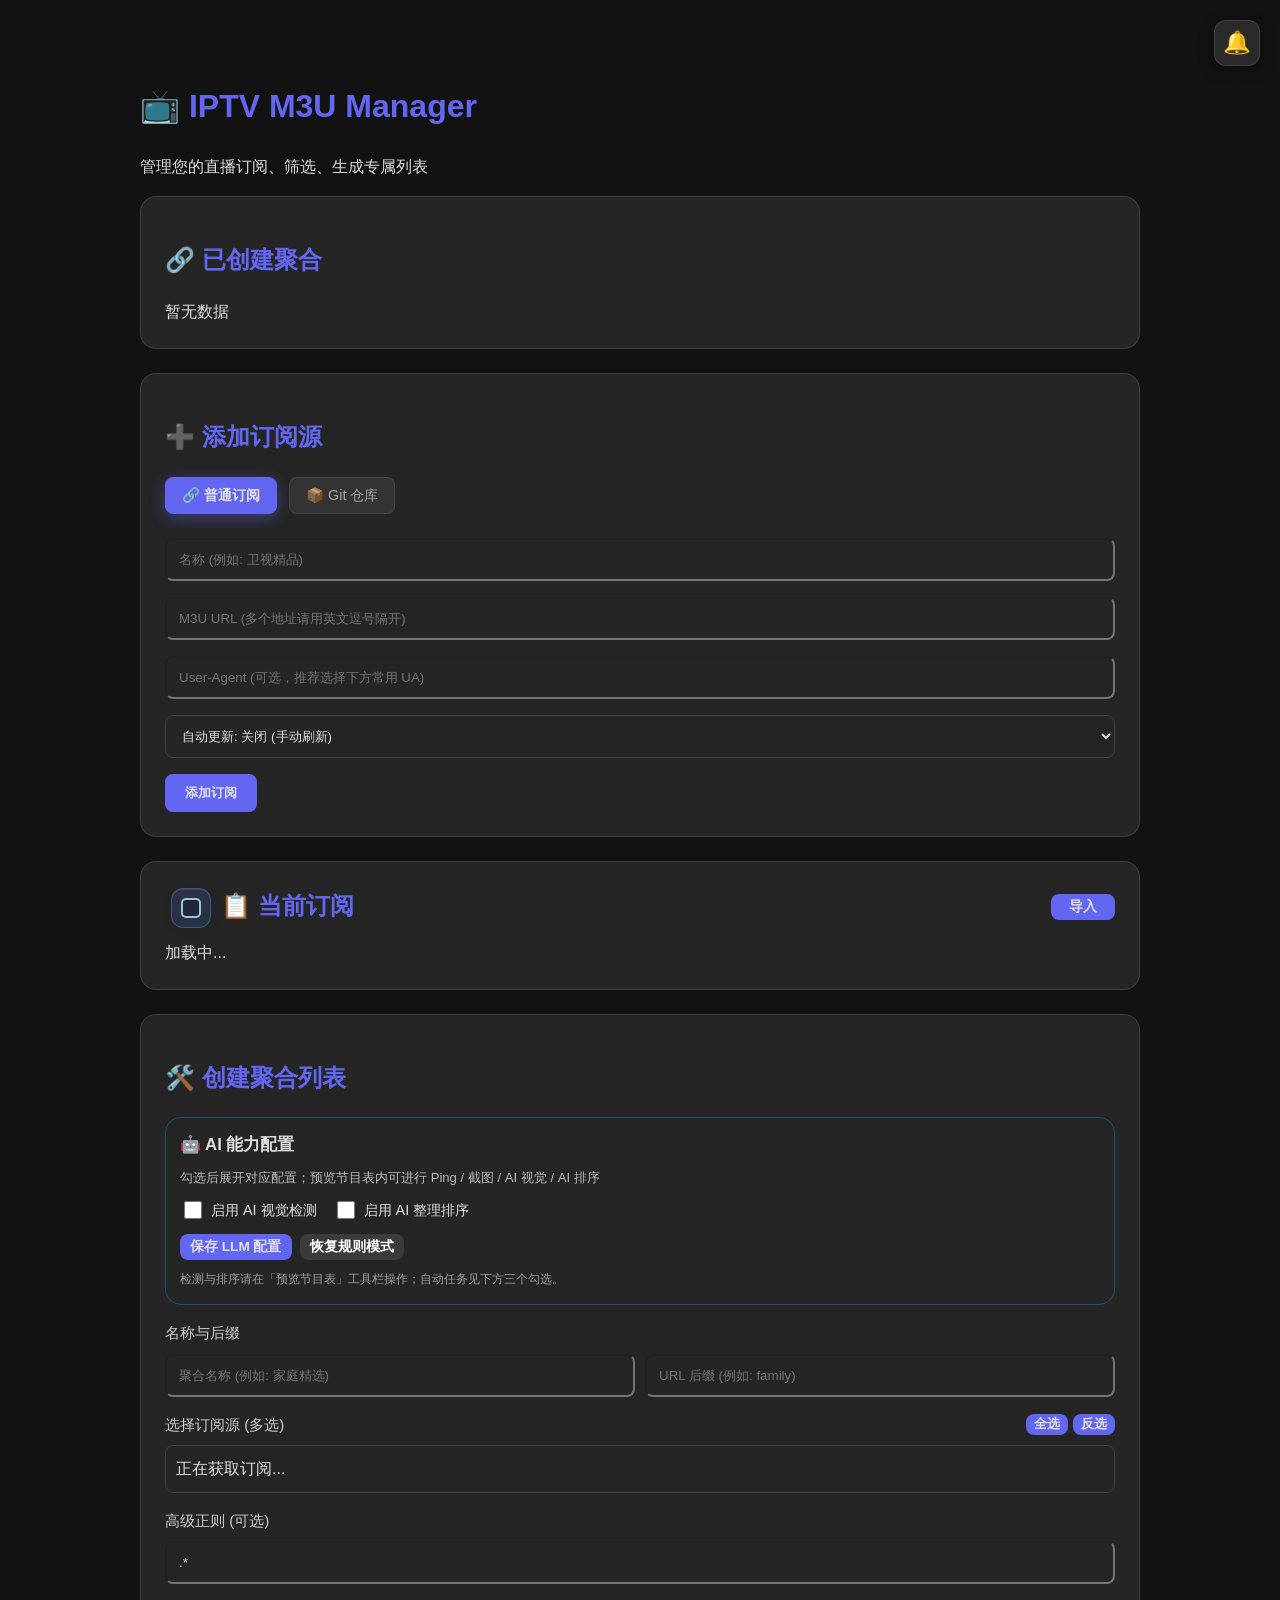
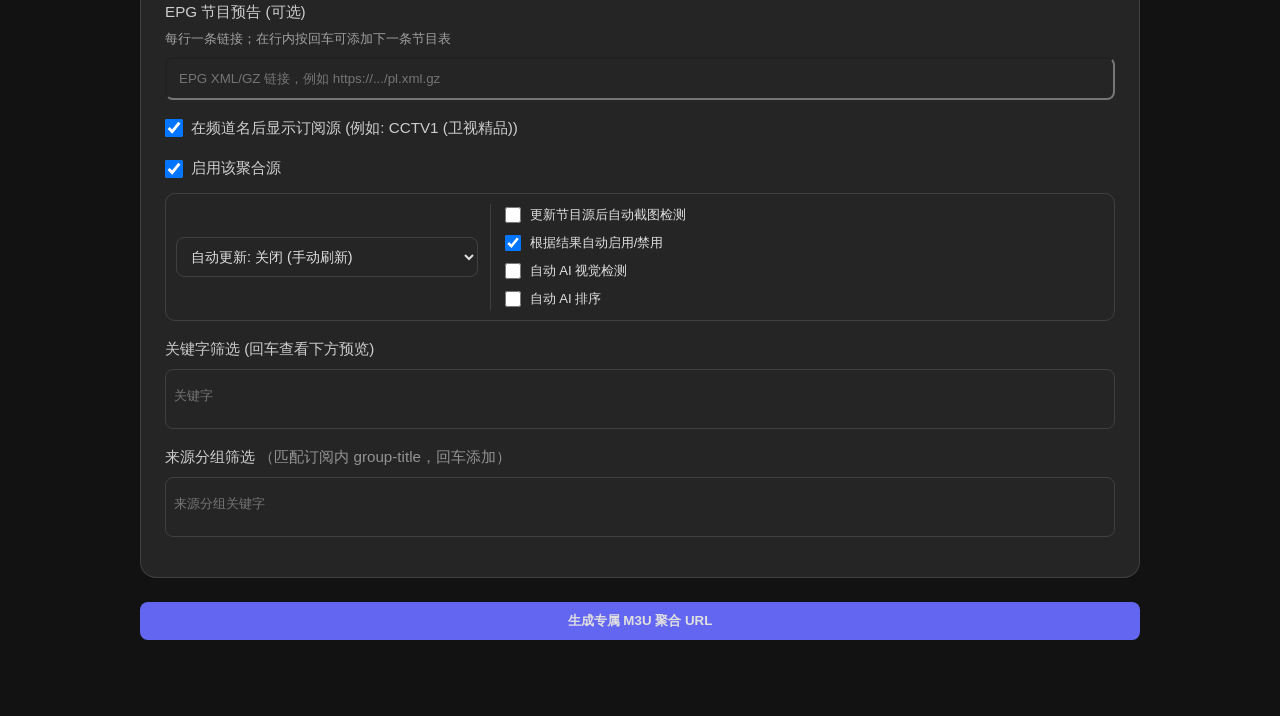
==== static/index.html @ 8678648f "feat: 聚合 EPG 多行输入，回车添加下一行" ====
<!DOCTYPE html>
<html lang="en">

<head>
    <meta charset="UTF-8">
    <meta name="viewport" content="width=device-width, initial-scale=1.0, maximum-scale=1.0, user-scalable=no">
    <title>IPTV M3U Manager</title>
    <link rel="stylesheet" href="/static/index.css?v=20260614access1">
    <style>
        /* 弹窗通知样式 */
        #toast-container {
            position: fixed;
            bottom: 20px;
            left: 50%;
            transform: translateX(-50%);
            z-index: 3000;
            display: flex;
            flex-direction: column;
            gap: 10px;
        }

        .toast {
            background: var(--bg-surface);
            color: var(--text);
            padding: 12px 24px;
            border-radius: 8px;
            box-shadow: 0 4 15px var(--shadow);
            border: 1px solid var(--glass-border);
            backdrop-filter: blur(10px);
            font-size: 0.95em;
            display: flex;
            align-items: center;
            gap: 8px;
            animation: slideUp 0.3s ease-out;
            min-width: 200px;
            justify-content: center;
        }

        .toast.success {
            border-left: 4px solid var(--success);
        }

        .toast.error {
            border-left: 4px solid var(--danger);
        }

        .toast.info {
            border-left: 4px solid var(--info);
        }

        @keyframes slideUp {
            from {
                opacity: 0;
                transform: translateY(20px);
            }

            to {
                opacity: 1;
                transform: translateY(0);
            }
        }

        @keyframes fadeOut {
            to {
                opacity: 0;
                transform: translateY(-20px);
            }
        }

        .out-epg-hint {
            margin: -4px 0 8px;
            font-size: 0.82em;
            opacity: 0.65;
        }

        .out-epg-list {
            display: flex;
            flex-direction: column;
            gap: 8px;
        }

        .out-epg-row {
            display: flex;
            align-items: center;
            gap: 8px;
        }

        .out-epg-row .out-epg-input {
            flex: 1;
            min-width: 0;
        }

        .out-epg-remove {
            flex-shrink: 0;
            width: 32px;
            height: 32px;
            padding: 0;
            line-height: 1;
            font-size: 1.1em;
            opacity: 0.75;
        }

        .out-epg-remove:hover {
            opacity: 1;
        }
    </style>
</head>

<body>
    <div id="auth_gate" class="auth-gate" hidden>
        <div class="auth-gate__card glass-card">
            <h2>🔒 访问验证</h2>
            <p class="auth-gate__hint">管理页已启用密码保护，请输入密码后继续。</p>
            <input type="password" id="auth_login_password" class="auth-gate__input" placeholder="访问密码"
                autocomplete="current-password" onkeydown="if(event.key==='Enter')submitAccessLogin()">
            <button type="button" class="btn auth-gate__submit" onclick="submitAccessLogin()">进入管理页</button>
            <p id="auth_login_error" class="auth-gate__error"></p>
        </div>
    </div>

    <div class="container">
        <header>
            <h1>📺 IPTV M3U Manager</h1>
            <p>管理您的直播订阅、筛选、生成专属列表</p>
        </header>

        <section id="created_outputs_section">
            <div class="glass-card">
                <h2>🔗 已创建聚合</h2>
                <div id="output_list">暂无数据</div>
            </div>
        </section>

        <section id="subscriptions">
            <div id="sub_form_container" class="glass-card">
                <h2 id="sub_form_title">➕ 添加订阅源</h2>

                <div class="tab-container">
                    <button id="tab_normal" class="tab-btn active" onclick="switchSubTab('normal')">
                        🔗 普通订阅
                    </button>
                    <button id="tab_git" class="tab-btn" onclick="switchSubTab('git')">
                        📦 Git 仓库
                    </button>
                </div>

                <input type="hidden" id="edit_sub_id">
                <input type="hidden" id="sub_is_enabled" value="true">
                <div class="form-group">
                    <input type="text" id="sub_name" placeholder="名称 (例如: 卫视精品)" aria-label="订阅名称">
                </div>
                <div class="form-group">
                    <input type="text" id="sub_url" placeholder="M3U URL (多个地址请用英文逗号隔开)" aria-label="M3U URL">
                </div>
                <div class="form-group" id="ua_form_group">
                    <input type="text" id="sub_ua" list="ua_options" placeholder="User-Agent (可选，推荐选择下方常用 UA)" value="" aria-label="User-Agent">
                    <datalist id="ua_options">
                        <option value="AptvPlayer/1.4.1">APTV (iOS/Apple TV) - 推荐</option>
                        <option value="TiviMate/5.2.0 (Android 15)">TiviMate (Android TV) - 推荐</option>
                        <option value="Mozilla/5.0">默认 (Browser)</option>
                        <option value="VLC/3.0.18">VLC Media Player</option>
                        <option value="PotPlayer/1.7">PotPlayer (Windows)</option>
                    </datalist>
                </div>
                <div class="form-group">
                    <select id="sub_auto_update" aria-label="订阅自动更新间隔"
                        style="width: 100%; padding: 12px; background: var(--input-bg); border: 1px solid var(--glass-border); color: var(--text); border-radius: 8px; outline: none;">
                        <option value="0">自动更新: 关闭 (手动刷新)</option>
                        <option value="2">自动更新: 每 2 分钟 (测试用)</option>
                        <option value="60">自动更新: 每 1 小时</option>
                        <option value="720">自动更新: 每 12 小时</option>
                        <option value="1440">自动更新: 每 24 小时</option>
                        <option value="10080">自动更新: 每 7 天</option>
                    </select>
                </div>
                <div style="display: flex; gap: 10px;">
                    <button id="sub_btn" class="btn" onclick="addSubscription()">添加订阅</button>
                    <button id="sub_cancel_btn" class="btn btn-secondary" style="display: none;"
                        onclick="cancelEditSub()">取消修改</button>
                </div>
            </div>

            <div class="glass-card">
                <div class="sub-list-header">
                    <label id="sub_list_toolbar" class="sub-list-select-all sub-item__select preview-group-section__select" title="全选 / 取消全选" hidden onclick="handleSubSelectAllClick(event)">
                        <input type="checkbox" id="sub_select_all" class="preview-group-section__select-input" tabindex="-1" readonly onclick="event.preventDefault();" aria-label="全选订阅">
                        <span class="preview-group-section__select-box" aria-hidden="true"></span>
                    </label>
                    <h2>📋 当前订阅</h2>
                    <div class="sub-list-header__actions">
                        <input type="file" id="sub_import_file" accept=".txt,text/plain" hidden onchange="importSubscriptionsFromFile(event)">
                        <button type="button" class="btn btn-sm sub-list-header__import-btn" onclick="triggerSubImport()" title="每行一条：完整为 名称、URL、UA、自动更新(分钟) 制表符分隔；也可仅 URL">导入</button>
                    </div>
                </div>
                <div id="sub_list">加载中...</div>
            </div>
        </section>

        <section id="outputs">
            <div class="glass-card">
                <h2>🛠️ 创建聚合列表</h2>
            <div id="llm_panel" class="glass-card" style="margin-bottom: 16px; padding: 14px; border: 1px solid rgba(14,165,233,0.35);">
                <h3 style="margin: 0 0 8px 0; font-size: 1.05em;">🤖 AI 能力配置</h3>
                <p style="margin:0 0 10px 0;font-size:0.82em;opacity:0.8;">勾选后展开对应配置；预览节目表内可进行 Ping / 截图 / AI 视觉 / AI 排序</p>
                <div style="display:flex;flex-wrap:wrap;gap:16px;margin-bottom:12px;">
                    <label style="display:flex;align-items:center;gap:6px;cursor:pointer;font-size:0.9em;">
                        <input type="checkbox" id="out_enable_ai_vision" onchange="toggleLlmConfigPanels()"> 启用 AI 视觉检测
                    </label>
                    <label style="display:flex;align-items:center;gap:6px;cursor:pointer;font-size:0.9em;">
                        <input type="checkbox" id="out_enable_ai_organize" onchange="toggleLlmConfigPanels()"> 启用 AI 整理排序
                    </label>
                </div>
                <div id="llm_vision_config_block" style="display:none;margin-bottom:12px;">
                    <label style="font-size:0.85em;opacity:0.9;">视觉 LLM（四宫格判台）</label>
                    <input id="llm_vision_base" placeholder="Base URL" style="width:100%;margin:6px 0;padding:10px;background:var(--input-bg);border:1px solid var(--glass-border);border-radius:8px;color:var(--text);">
                    <div class="llm-key-row">
                        <input id="llm_vision_key" placeholder="API Key" type="password" autocomplete="off" style="flex:1;min-width:0;margin:0;padding:10px;background:var(--input-bg);border:1px solid var(--glass-border);border-radius:8px;color:var(--text);">
                        <button type="button" class="btn btn-sm llm-key-toggle" data-target="llm_vision_key" onclick="toggleLlmKeyVisibility(this)" title="显示/隐藏 API Key">显示</button>
                    </div>
                    <input id="llm_vision_model" placeholder="模型 ID" style="width:100%;margin:6px 0;padding:10px;background:var(--input-bg);border:1px solid var(--glass-border);border-radius:8px;color:var(--text);">
                </div>
                <div id="llm_vision_prompt_block" style="display:none;margin-bottom:12px;">
                    <label style="font-size:0.85em;opacity:0.9;">AI 判台补充说明（可选）</label>
                    <textarea id="out_ai_vision_prompt" rows="4" placeholder="可选。保存聚合源后再跑 AI 视觉会参考这里。&#10;只管怎么判画面，不管关不关频道：没信号、整屏扫码引流仍会关；有节目仍会开。&#10;例：角标广告算正常，整屏二维码算坏台。不写也行，默认偏松。" aria-label="AI 判台补充说明"
                        style="width:100%;margin:6px 0;padding:10px;background:var(--input-bg);border:1px solid var(--glass-border);border-radius:8px;color:var(--text);resize:vertical;min-height:88px;"></textarea>
                </div>
                <div id="llm_text_config_block" style="display:none;margin-bottom:12px;">
                    <label style="font-size:0.85em;opacity:0.9;">文本 LLM（AI 排序编排）</label>
                    <input id="llm_text_base" placeholder="Base URL" style="width:100%;margin:6px 0;padding:10px;background:var(--input-bg);border:1px solid var(--glass-border);border-radius:8px;color:var(--text);">
                    <div class="llm-key-row" style="margin:6px 0;">
                        <input id="llm_text_key" placeholder="API Key" type="password" autocomplete="off" style="flex:1;min-width:0;margin:0;padding:10px;background:var(--input-bg);border:1px solid var(--glass-border);border-radius:8px;color:var(--text);">
                        <button type="button" class="btn btn-sm llm-key-toggle" data-target="llm_text_key" onclick="toggleLlmKeyVisibility(this)" title="显示/隐藏 API Key">显示</button>
                    </div>
                    <input id="llm_text_model" placeholder="模型 ID" style="width:100%;margin:6px 0;padding:10px;background:var(--input-bg);border:1px solid var(--glass-border);border-radius:8px;color:var(--text);">
                </div>
                <div id="llm_organize_prompt_block" style="display:none;margin-bottom:12px;">
                    <label style="font-size:0.85em;opacity:0.9;">AI 排序前置提示词（可选）</label>
                    <textarea id="out_ai_organize_prompt" rows="4" placeholder="例如：把港澳台里的翡翠台单独拆成「翡翠台」分组，排在「港澳台」分组前面。" aria-label="AI 排序前置提示词"
                        style="width:100%;margin:6px 0;padding:10px;background:var(--input-bg);border:1px solid var(--glass-border);border-radius:8px;color:var(--text);resize:vertical;min-height:88px;"></textarea>
                    <p style="margin:0;font-size:0.78em;opacity:0.65;">保存聚合源后，手动或自动执行 AI 排序时会传给文本 LLM，用于自定义分组与顺序。</p>
                </div>
                <div style="display:flex;flex-wrap:wrap;gap:8px;margin-top:12px;align-items:center;">
                    <button type="button" class="btn btn-sm" onclick="saveLlmSettings()">保存 LLM 配置</button>
                    <button type="button" class="btn btn-sm btn-secondary" onclick="restoreRulesLayoutMode()">恢复规则模式</button>
                    <span id="layout_mode_badge" style="font-size:0.82em;opacity:0.75;"></span>
                </div>
                <p style="margin:10px 0 0;font-size:0.78em;opacity:0.65;">检测与排序请在「预览节目表」工具栏操作；自动任务见下方三个勾选。</p>
            </div>

                <div class="form-group">
                    <label
                        style="display: block; margin-bottom: 8px; opacity: 0.9; font-size: 0.95em; font-weight: 500;">名称与后缀</label>
                    <div style="display: flex; gap: 10px;">
                        <input type="text" id="out_name" placeholder="聚合名称 (例如: 家庭精选)" aria-label="聚合名称">
                        <input type="text" id="out_slug" placeholder="URL 后缀 (例如: family)" aria-label="URL 后缀">
                    </div>
                </div>

                <div class="form-group">
                    <div
                        style="display: flex; justify-content: space-between; align-items: center; margin-bottom: 8px;">
                        <label
                            style="display: block; opacity: 0.9; margin: 0; font-size: 0.95em; font-weight: 500;">选择订阅源
                            (多选)</label>
                        <div style="display: flex; gap: 5px;">
                            <button class="btn btn-sm" style="font-size: 0.8em; padding: 2px 8px;"
                                onclick="toggleAllSubs(1)">全选</button>
                            <button class="btn btn-sm" style="font-size: 0.8em; padding: 2px 8px;"
                                onclick="toggleAllSubs(0)">反选</button>
                        </div>
                    </div>
                    <div id="sub_selector" class="sub-selector-list">正在获取订阅...</div>
                </div>

                <div class="form-group">
                    <label
                        style="display: block; margin-bottom: 8px; opacity: 0.9; font-size: 0.95em; font-weight: 500;">高级正则
                        (可选)</label>
                    <input type="text" id="out_regex" placeholder="CCTV.* (非专业人士建议留空)" value=".*" aria-label="正则">
                </div>

                <div class="form-group">
                    <label
                        style="display: block; margin-bottom: 8px; opacity: 0.9; font-size: 0.95em; font-weight: 500;">EPG
                        节目预告 (可选)</label>
                    <p class="out-epg-hint">每行一条链接；在行内按回车可添加下一条节目表</p>
                    <div id="out_epg_list" class="out-epg-list" aria-label="EPG节目预告链接列表"></div>
                </div>

                <div class="form-group" style="display: flex; align-items: center; gap: 8px;">
                    <input type="checkbox" id="out_include_suffix" checked
                        style="width: 18px; height: 18px; margin: 0; cursor: pointer;">
                    <label for="out_include_suffix"
                        style="margin: 0; opacity: 0.9; font-size: 0.95em; font-weight: 500; cursor: pointer;">在频道名后显示订阅源
                        (例如: CCTV1 (卫视精品))</label>
                </div>

                <div class="form-group" style="margin-bottom: 12px;">
                    <div style="display: flex; align-items: center; gap: 8px;">
                        <input type="checkbox" id="out_is_enabled" checked
                            style="width: 18px; height: 18px; margin: 0; cursor: pointer;">
                        <label for="out_is_enabled"
                            style="margin: 0; opacity: 0.9; font-size: 0.95em; cursor: pointer; font-weight: 500;">启用该聚合源</label>
                    </div>
                </div>

                <div class="form-group"
                    style="display: flex; gap: 12px; align-items: center; margin-bottom: 16px; background: var(--input-bg); padding: 10px; border-radius: 10px; border: 1px solid var(--glass-border);">
                    <div style="flex: 1;">
                        <select id="out_auto_update" aria-label="聚合源自动更新间隔"
                            style="width: 100%; padding: 10px; background: transparent; border: 1px solid var(--glass-border); color: var(--text); border-radius: 8px; outline: none; font-size: 0.9em; cursor: pointer;">
                            <option value="0">自动更新: 关闭 (手动刷新)</option>
                            <option value="2">自动更新: 每 2 分钟 (测试用)</option>
                            <option value="60">自动更新: 每 1 小时</option>
                            <option value="120">自动更新: 每 2 小时</option>
                            <option value="240">自动更新: 每 4 小时</option>
                            <option value="360">自动更新: 每 6 小时</option>
                            <option value="480">自动更新: 每 8 小时</option>
                            <option value="720">自动更新: 每 12 小时</option>
                            <option value="1440">自动更新: 每 24 小时</option>
                            <option value="10080">自动更新: 每 7 天</option>
                        </select>
                    </div>
                    <div id="auto_check_toggles"
                        style="flex: 2; display: flex; flex-direction: column; gap: 6px; padding-left: 10px; border-left: 1px solid var(--glass-border); font-size: 0.82em;">
                        <label style="display:flex;align-items:center;gap:6px;cursor:pointer;margin:0;">
                            <input type="checkbox" id="out_auto_screenshot" style="width:16px;height:16px;">
                            更新节目源后自动截图检测
                        </label>
                        <label style="display:flex;align-items:center;gap:6px;cursor:pointer;margin:0;">
                            <input type="checkbox" id="out_auto_disable_on_check" checked style="width:16px;height:16px;">
                            根据结果自动启用/禁用
                        </label>
                        <label style="display:flex;align-items:center;gap:6px;cursor:pointer;margin:0;">
                            <input type="checkbox" id="out_auto_ai_vision" style="width:16px;height:16px;">
                            自动 AI 视觉检测
                        </label>
                        <label style="display:flex;align-items:center;gap:6px;cursor:pointer;margin:0;">
                            <input type="checkbox" id="out_auto_ai_organize" style="width:16px;height:16px;">
                            自动 AI 排序
                        </label>
                    </div>
                </div>

                <div class="form-group" style="position: relative;">
                    <label
                        style="display: block; margin-bottom: 8px; opacity: 0.9; font-size: 0.95em; font-weight: 500;">关键字筛选
                        (回车查看下方预览)</label>
                    <div id="tag_container" class="tag-container tag-container--stacked">
                        <div class="tag-input-row" style="display: flex; width: 100%; margin-bottom: 8px; order: -1;">
                            <input type="text" id="tag_input" placeholder="关键字" aria-label="关键字筛选输入"
                                style="background: transparent; border: none; outline: none; flex: 1; padding: 4px 0; min-width: 0;">
                        </div>
                    </div>
                    <div id="global_preview_stats"
                        style="margin-top: -8px; margin-bottom: 12px; font-size: 0.82em; background: var(--input-bg); padding: 4px 10px; border-radius: 6px; border-left: 3px solid var(--primary); display: none; align-items: center; gap: 5px; color: var(--text-muted);">
                    </div>
                    <div id="preview_window" class="preview-float"></div>
                </div>

                <div class="form-group" style="position: relative; margin-top: 12px;">
                    <label
                        style="display: block; margin-bottom: 8px; opacity: 0.9; font-size: 0.95em; font-weight: 500;">来源分组筛选
                        <span style="opacity:0.65;font-weight:400;">（匹配订阅内 group-title，回车添加）</span></label>
                    <div id="group_tag_container" class="tag-container tag-container--stacked">
                        <div class="tag-input-row group-tag-input-row" style="display: flex; width: 100%; margin-bottom: 8px; order: -1;">
                            <input type="text" id="group_tag_input" placeholder="来源分组关键字" aria-label="来源分组筛选输入"
                                style="background: transparent; border: none; outline: none; flex: 1; padding: 4px 0; min-width: 0;">
                        </div>
                    </div>
                    <div id="group_global_preview_stats"
                        style="margin-top: -8px; margin-bottom: 12px; font-size: 0.82em; background: var(--input-bg); padding: 4px 10px; border-radius: 6px; border-left: 3px solid var(--primary); display: none; align-items: center; gap: 5px; color: var(--text-muted);">
                    </div>
                    <div id="group_preview_window" class="preview-float" style="display: none;"></div>
                </div>
            </div>

            <input type="hidden" id="edit_output_id">
            <div style="display: flex; gap: 10px; margin-bottom: 16px;">
                <button id="out_btn" class="btn" style="width: 100%;" onclick="saveOutput()">生成专属 M3U 聚合
                    URL</button>
                <button id="out_cancel_btn" class="btn btn-secondary" style="display: none;"
                    onclick="cancelEditOutput()">取消修改</button>
            </div>
        </section>
    </div>




    <div id="channel_modal" class="modal" onclick="if(event.target == this) closePreview()">

        <button id="back-to-top" class="btn" onclick="scrollToTop()"
            style="background: var(--primary); border-radius: 50%; width: 50px; height: 50px; font-size: 20px; box-shadow: 0 4px 15px rgba(0,0,0,0.5); display: none; align-items: center; justify-content: center; position: fixed; bottom: 30px; right: 30px; z-index: 2001;">↑</button>

        <div class="glass-card channel-modal-card">

            <div class="modal-header-toolbar">
                <div style="display: flex; justify-content: space-between; align-items: center;">
                    <h2 id="modal_title" style="margin: 0;">频道预览</h2>
                    <span onclick="closePreview()"
                        style="cursor: pointer; font-size: 32px; line-height: 1; color: var(--text); opacity: 0.8;">&times;</span>
                </div>
                <div id="preview_group_mode_tabs" class="preview-group-mode-tabs" role="tablist" aria-label="分组展示模式">
                    <button type="button" id="preview_group_tab_manual" class="preview-group-mode-tab is-active" role="tab" aria-selected="true" onclick="setPreviewGroupDisplayMode('manual')">手动分组</button>
                    <button type="button" id="preview_group_tab_ai" class="preview-group-mode-tab" role="tab" aria-selected="false" onclick="setPreviewGroupDisplayMode('ai')">AI分组</button>
                </div>
                <!-- 工具栏 -->
                <div class="preview-toolbar-actions">
                    <div class="preview-toolbar-main-row">
                        <div class="preview-toolbar-search">
                            <input type="text" id="channel_search" placeholder="🔍 搜索频道名称..."
                                oninput="debounceSearchChannels()" aria-label="频道名称搜索"
                                style="width: 100%; padding: 0 12px; font-size: 0.9em; min-width: 150px; height: 36px;">
                        </div>

                        <button id="check_btn" class="btn btn-sm toolbar-btn" onclick="checkPageConnectivity()"
                            style="background: #8b5cf6; display: none;">Ping 检测</button>
                        <button id="check_visual_btn" class="btn btn-sm toolbar-btn" onclick="checkVisualConnectivity()"
                            style="background: #ec4899; display: none;">截图检测</button>
                        <button id="check_ai_vision_btn" class="btn btn-sm toolbar-btn" onclick="checkPreviewAiVision()"
                            style="background: #7c3aed; display: none;">AI 视觉检测</button>
                        <button id="check_ai_organize_btn" class="btn btn-sm toolbar-btn" onclick="checkPreviewAiOrganize()"
                            style="background: #0ea5e9; display: none;">AI 排序</button>
                        <div class="preview-toolbar-refresh-row">
                            <button id="refresh_epg_btn" class="btn btn-sm toolbar-btn preview-toolbar-refresh-btn" onclick="refreshEPG()"
                                style="background: #10b981; display: none;"
                                title="重新查询正在播什么节目；未勾选时更新当前列表全部频道">刷新节目</button>
                        </div>
                    </div>

                    <div class="preview-toolbar-secondary-row">
                        <div class="preview-toolbar-select-group">
                            <button class="btn btn-sm toolbar-btn btn-primary" onclick="toggleSelectAll(true)"
                                id="sel_all_btn" style="display: none;">全选</button>
                            <button class="btn btn-sm toolbar-btn btn-primary" onclick="invertSelection()" id="sel_inv_btn"
                                style="display: none;">反选</button>
                            <button class="btn btn-sm toolbar-btn btn-success-soft" onclick="selectByStatus(true)"
                                style="display: none;" id="sel_enabled_btn">全选启用</button>
                            <button class="btn btn-sm toolbar-btn btn-danger-soft" onclick="selectByStatus(false)"
                                style="display: none;" id="sel_disabled_btn">全选禁用</button>
                        </div>
                        <div class="preview-batch-action-row">
                            <button class="btn btn-sm toolbar-btn" onclick="batchSetStatus(true)"
                                style="background: #059669; display: none;" id="batch_enable_btn">启用选中</button>
                            <button class="btn btn-sm toolbar-btn" onclick="batchSetStatus(false)"
                                style="background: #b91c1c; display: none;" id="batch_disable_btn">禁用选中</button>
                            <button class="btn btn-sm toolbar-btn preview-aggregate-batch-btn preview-aggregate-batch-btn--exclude" onclick="batchPreviewAggregateExclude(true)"
                                style="display: none;" id="batch_exclude_btn">剔除选中</button>
                            <button class="btn btn-sm toolbar-btn preview-aggregate-batch-btn preview-aggregate-batch-btn--restore" onclick="batchPreviewAggregateExclude(false)"
                                style="display: none;" id="batch_restore_btn">恢复选中</button>
                        </div>
                    </div>
                </div>
            </div>

            <!-- 滚动主体 -->
            <div id="channel_list_container" onscroll="handleModalScroll(this)"
                style="padding: 0 24px 24px; overflow-y: auto; flex-grow: 1;">
                <div id="channel_list">加载中...</div>
            </div>

            <div class="modal-footer-stats">
                <div id="preview_stats" style="font-size: 0.9em; opacity: 0.8;">
                    共 0 个频道 / 已启用 0 个
                </div>
                <button class="btn" onclick="closePreview()" style="background: rgba(255,255,255,0.1);">关闭预览</button>
            </div>
        </div>
    </div>

    <div id="toast-container"></div>
    <div id="sub_bulk_float" class="sub-bulk-float" role="toolbar" aria-label="订阅批量操作">
        <span id="sub_bulk_count" class="sub-bulk-float__count">已选 0 个</span>
        <div class="sub-bulk-float__actions">
            <button type="button" class="btn btn-sm toolbar-btn sub-bulk-float__btn" style="background: #f59e0b;" onclick="batchDisableSelectedSubs()">禁用</button>
            <button type="button" class="btn btn-sm toolbar-btn sub-bulk-float__btn" style="background: #10b981;" onclick="batchRefreshSelectedSubs()">刷新</button>
            <button type="button" class="btn btn-sm toolbar-btn sub-bulk-float__btn" style="background: #3b82f6;" onclick="batchViewSelectedSubs()">查看</button>
            <button type="button" class="btn btn-sm toolbar-btn sub-bulk-float__btn" style="background: #6366f1;" onclick="exportSelectedSubs()">导出</button>
        </div>
        <button type="button" class="sub-bulk-float__close" onclick="clearSubSelection()" title="取消选择" aria-label="取消选择">&times;</button>
    </div>

    <!-- 任务中心挂载点 -->
    <div class="navbar-tools">
        <div class="task-toggle-btn" id="task_toggle_btn" title="点击打开任务中心；按住图标区域可拖动">
            <span id="task_icon">🔔</span>
            <div id="task_badge" class="task-count-badge" style="display: none;">0</div>
        </div>
    </div>

    <!-- 控制台日志面板 -->
    <div id="console_panel" class="console-panel">
        <div class="console-header">
            <h3>🖥️ 系统控制台</h3>
            <div style="display: flex; gap: 8px;">
                <button class="btn btn-sm" onclick="clearConsole()"
                    style="background: rgba(255,255,255,0.1); font-size: 0.8em;">清空</button>
                <button class="btn btn-sm" onclick="toggleConsole()"
                    style="background:transparent; font-size: 1.25em; opacity: 0.7; padding:0 5px;">&times;</button>
            </div>
        </div>
        <div id="console_output" class="console-output">
            <div style="color: #6366f1; opacity: 0.8; font-family: monospace;">[System] 正在等待实时日志流...</div>
        </div>
    </div>

    <!-- 任务中心面板 -->
    <div id="task_panel" class="task-panel">
        <div class="task-panel-header">
            <h3>任务中心</h3>
            <div style="display: flex; gap: 8px; align-items:center;">
                <button class="btn btn-sm" onclick="toggleTheme()" id="theme_toggle_btn"
                    style="background: var(--bg-card); color: var(--text); border: 1px solid var(--glass-border); font-size: 0.9em; padding: 2px 8px; font-weight: bold; margin-right: 4px;">
                    🌞 日间模式
                </button>
                <button class="btn btn-sm" onclick="restartServiceJS()"
                    style="background: var(--danger); font-size: 0.75em; padding: 2px 8px; font-weight: bold; box-shadow: 0 0 10px rgba(239, 68, 68, 0.4);">
                    🚨 重启服务
                </button>
                <button class="btn btn-sm" onclick="taskCenter.toggle()"
                    style="background:transparent; font-size: 1.2em; opacity: 0.7; border:none; padding:0 5px;">&times;</button>
            </div>
        </div>
        <div id="task_list_container" class="task-list-container">
            <div class="empty-task-state">暂无任务记录</div>
        </div>
        <div class="task-panel-access" id="task_access_section">
            <div class="task-panel-access__head">
                <span>🔒 访问密码</span>
                <span id="access_status_badge" class="task-panel-access__badge">未启用</span>
            </div>
            <label class="task-panel-access__row">
                <input type="checkbox" id="access_enabled_toggle" onchange="syncAccessSettingsForm()">
                <span>启用密码保护管理页</span>
            </label>
            <input type="password" id="access_new_password" class="task-panel-access__input" placeholder="新密码（启用或修改时填写）"
                autocomplete="new-password">
            <input type="password" id="access_current_password" class="task-panel-access__input" placeholder="当前密码（已启用时必填）"
                autocomplete="current-password">
            <div class="task-panel-access__actions">
                <button type="button" class="btn btn-sm" style="flex:1;background:var(--primary);" onclick="saveAccessSettings()">保存配置</button>
                <button type="button" class="btn btn-sm btn-outline" id="access_logout_btn" style="flex:1;display:none;" onclick="logoutAccess()">退出登录</button>
            </div>
            <p class="task-panel-access__note">M3U 导出链接（/m3u/xxx）不受密码影响，播放器可正常订阅。</p>
        </div>
        <div class="task-panel-footer">
            <button class="btn btn-sm btn-outline" style="flex: 1;" onclick="taskCenter.loadTasks()">🔄 刷新列表</button>
            <button class="btn btn-sm btn-danger-outline" style="flex: 1;" onclick="taskCenter.cleanupTasks()">🧹
                清理历史</button>
            <button class="btn btn-sm" style="flex: 1; background: var(--primary); color: #fff;"
                onclick="toggleConsole()">🖥️ 控制台</button>
        </div>
    </div>

    <script>
        window.previewDebounceTimer = null;
        window.searchDebounceTimer = null;
        let currentSubTab = 'normal';

        // --- 主题切换逻辑 ---
        function initTheme() {
            const savedTheme = localStorage.getItem('theme');
            const btn = document.getElementById('theme_toggle_btn');
            if (savedTheme === 'light') {
                document.documentElement.setAttribute('data-theme', 'light');
                if (btn) btn.innerText = '🌙 深色模式';
            } else {
                document.documentElement.removeAttribute('data-theme');
                if (btn) btn.innerText = '🌞 日间模式';
            }
        }

        function toggleTheme() {
            const currentTheme = document.documentElement.getAttribute('data-theme');
            const btn = document.getElementById('theme_toggle_btn');

            if (currentTheme === 'light') {
                // 切换到深色 (默认)
                document.documentElement.removeAttribute('data-theme');
                localStorage.setItem('theme', 'dark');
                if (btn) btn.innerText = '🌞 日间模式';
                showToast('已切换至深色模式', 'info');
            } else {
                // 切换到亮色
                document.documentElement.setAttribute('data-theme', 'light');
                localStorage.setItem('theme', 'light');
                if (btn) btn.innerText = '🌙 深色模式';
                showToast('已切换至日间模式', 'info');
            }
        }

        // 立即初始化主题
        initTheme();

        // ==========================================
        // 访问密码 / 登录门禁
        // ==========================================
        window.accessAuth = {
            state: { protection_enabled: false, authenticated: true },
            appStarted: false,

            async refreshStatus() {
                const res = await fetch('/api/auth/status', { credentials: 'same-origin' });
                if (!res.ok) throw new Error('无法获取鉴权状态');
                this.state = await res.json();
                return this.state;
            },

            showGate(message) {
                document.body.classList.add('auth-locked');
                const gate = document.getElementById('auth_gate');
                const err = document.getElementById('auth_login_error');
                if (gate) gate.hidden = false;
                if (err) err.textContent = message || '';
                const input = document.getElementById('auth_login_password');
                if (input) {
                    input.value = '';
                    setTimeout(() => input.focus(), 50);
                }
            },

            hideGate() {
                document.body.classList.remove('auth-locked');
                const gate = document.getElementById('auth_gate');
                if (gate) gate.hidden = true;
                const err = document.getElementById('auth_login_error');
                if (err) err.textContent = '';
            },

            async ensureAppStarted() {
                if (this.appStarted) return;
                this.appStarted = true;
                if (typeof startMainApp === 'function') startMainApp();
            },
        };

        (function installAuthFetchGuard() {
            const nativeFetch = window.fetch.bind(window);
            window.fetch = async function (input, init) {
                init = init || {};
                if (!init.credentials) init.credentials = 'same-origin';
                const res = await nativeFetch(input, init);
                const url = typeof input === 'string' ? input : (input && input.url) || '';
                if (res.status === 401 && !url.includes('/api/auth/')) {
                    if (window.accessAuth) {
                        window.accessAuth.state.authenticated = false;
                        window.accessAuth.showGate('会话已过期，请重新登录');
                    }
                }
                return res;
            };
        })();

        async function submitAccessLogin() {
            const pwd = (document.getElementById('auth_login_password')?.value || '').trim();
            const errEl = document.getElementById('auth_login_error');
            if (!pwd) {
                if (errEl) errEl.textContent = '请输入密码';
                return;
            }
            try {
                const res = await fetch('/api/auth/login', {
                    method: 'POST',
                    credentials: 'same-origin',
                    headers: { 'Content-Type': 'application/json' },
                    body: JSON.stringify({ password: pwd }),
                });
                const data = await res.json().catch(() => ({}));
                if (!res.ok) {
                    if (errEl) errEl.textContent = data.detail || '密码错误';
                    return;
                }
                await accessAuth.refreshStatus();
                accessAuth.hideGate();
                await accessAuth.ensureAppStarted();
                if (typeof loadAccessSettingsPanel === 'function') loadAccessSettingsPanel();
                showToast('登录成功', 'success');
            } catch (e) {
                if (errEl) errEl.textContent = '登录失败，请稍后重试';
            }
        }

        async function loadAccessSettingsPanel() {
            try {
                const res = await fetch('/api/settings/access', { credentials: 'same-origin' });
                if (!res.ok) return;
                const data = await res.json();
                const toggle = document.getElementById('access_enabled_toggle');
                const badge = document.getElementById('access_status_badge');
                const logoutBtn = document.getElementById('access_logout_btn');
                if (toggle) toggle.checked = !!data.enabled;
                if (badge) {
                    badge.textContent = data.enabled ? '已启用' : '未启用';
                    badge.classList.toggle('is-on', !!data.enabled);
                }
                if (logoutBtn) {
                    logoutBtn.style.display = data.enabled ? 'inline-flex' : 'none';
                }
                syncAccessSettingsForm();
            } catch (e) {
                console.warn('loadAccessSettingsPanel failed', e);
            }
        }

        function syncAccessSettingsForm() {
            const enabled = !!document.getElementById('access_enabled_toggle')?.checked;
            const cur = document.getElementById('access_current_password');
            if (cur) cur.placeholder = enabled ? '当前密码（修改或关闭保护时必填）' : '当前密码（已启用时必填）';
        }

        async function saveAccessSettings() {
            const enabled = !!document.getElementById('access_enabled_toggle')?.checked;
            const password = (document.getElementById('access_new_password')?.value || '').trim();
            const current_password = (document.getElementById('access_current_password')?.value || '').trim();
            if (enabled && !password && !accessAuth.state.protection_enabled) {
                showToast('请先设置新密码', 'error');
                return;
            }
            try {
                const res = await fetch('/api/settings/access', {
                    method: 'PUT',
                    credentials: 'same-origin',
                    headers: { 'Content-Type': 'application/json' },
                    body: JSON.stringify({ enabled, password: password || null, current_password: current_password || null }),
                });
                const data = await res.json().catch(() => ({}));
                if (!res.ok) {
                    showToast(data.detail || '保存失败', 'error');
                    return;
                }
                document.getElementById('access_new_password').value = '';
                document.getElementById('access_current_password').value = '';
                await accessAuth.refreshStatus();
                await loadAccessSettingsPanel();
                showToast(enabled ? '密码保护已启用' : '密码保护已关闭', 'success');
            } catch (e) {
                showToast('保存失败', 'error');
            }
        }

        async function logoutAccess() {
            await fetch('/api/auth/logout', { method: 'POST', credentials: 'same-origin' });
            await accessAuth.refreshStatus();
            if (accessAuth.state.protection_enabled) {
                accessAuth.showGate();
            }
            showToast('已退出登录', 'info');
        }

        async function bootAccessGate() {
            try {
                await accessAuth.refreshStatus();
            } catch (e) {
                console.error('auth status failed', e);
                return;
            }
            if (accessAuth.state.protection_enabled && !accessAuth.state.authenticated) {
                accessAuth.showGate();
                return;
            }
            accessAuth.hideGate();
            await accessAuth.ensureAppStarted();
            loadAccessSettingsPanel();
        }

        // ==========================================
        // WebSocket 实时推送：聚合卡片 + 预览行
        // ==========================================
        function patchOutputCardCounts(outputId, total, enabled) {
            const card = document.querySelector(`.output-item-card[data-id="${outputId}"]`);
            if (!card) return;
            const disabled = Math.max(0, (total || 0) - (enabled || 0));
            const totalEl = card.querySelector('.output-stat-total');
            const enEl = card.querySelector('.output-stat-enabled');
            const disEl = card.querySelector('.output-stat-disabled');
            if (totalEl) totalEl.textContent = total || 0;
            if (enEl) enEl.textContent = enabled || 0;
            if (disEl) disEl.textContent = disabled;
        }

        function patchOutputCard(data) {
            if (!data || data.id == null) return;
            if (typeof allOutputs !== 'undefined' && Array.isArray(allOutputs)) {
                const idx = allOutputs.findIndex(x => x.id === data.id);
                if (idx >= 0) allOutputs[idx] = { ...allOutputs[idx], ...data };
            }
            const card = document.querySelector(`.output-item-card[data-id="${data.id}"]`);
            if (!card) return;
            patchOutputCardCounts(data.id, data.total_count, data.enabled_count);
            const statusColor = data.last_update_status && (data.last_update_status.includes('失败') || data.last_update_status.includes('Error'))
                ? '#ef4444' : '#10b981';
            const syncLine = card.querySelector('.output-sync-line');
            if (syncLine) {
                const datePart = formatDate(data.last_updated);
                const reqPart = formatDate(data.last_request_time);
                syncLine.innerHTML = `最后同步: ${datePart} (<span class="output-sync-status" style="color: ${statusColor};">${data.last_update_status || '等待更新'}</span>) <span class="output-request-line" style="margin-left: 12px;">📡 最近请求: ${reqPart}</span>`;
            }
            const timer = card.querySelector('.countdown-timer');
            if (timer) timer.dataset.last = data.last_updated || '';
        }

        function normalizeChannelPatchForMerge(patch) {
            const normalized = { ...patch };
            if (
                normalized.has_check_image === false
                || (normalized.check_status === false && normalized.has_check_image !== true)
            ) {
                normalized.check_image = null;
                normalized.visualImage = null;
            }
            return normalized;
        }

        function mergeChannelPatchIntoPreview(patch) {
            const id = Number(patch.id);
            if (!id) return;
            const normalized = normalizeChannelPatchForMerge(patch);
            const apply = (groups) => {
                (groups || []).forEach(g => (g.channels || []).forEach(c => {
                    if (Number(c.id) === id) Object.assign(c, normalized);
                }));
            };
            const p = window._previewGroupPayload;
            if (p) {
                apply(p.manual_groups);
                apply(p.ai_groups);
            }
            [currentChannels, filteredChannels].forEach(list => {
                const row = (list || []).find(c => Number(c.id) === id);
                if (row) Object.assign(row, normalized);
            });
        }

        function patchPreviewThumbnailCells(id, item) {
            const image = item && (item.visualImage || item.check_image);
            const emptyThumb = '<span style="font-size:0.8em;opacity:0.5;">-</span>';
            document.querySelectorAll(`tr[data-channel-id="${id}"]`).forEach(tr => {
                const thumbTd = tr.querySelector('td[data-preview-thumb="1"]');
                if (!thumbTd) return;
                thumbTd.innerHTML = image ? wrapTablePreviewThumb(image, item) : emptyThumb;
            });
            document.querySelectorAll(`.mobile-channel-card[data-id="${id}"]`).forEach(card => {
                const bg = card.querySelector('.mobile-channel-card__bg');
                if (!bg) return;
                bg.classList.toggle('mobile-channel-card__bg--empty', !image);
                if (image) {
                    bg.innerHTML = `<img src="${image}" onclick="event.stopPropagation(); showLightbox('${String(image).replace(/'/g, "\\'")}')" alt="预览">`
                        + `<button class="mobile-channel-card__copy-btn" onclick="event.stopPropagation(); copyChannelUrl('${(item.url || '').replace(/'/g, "\\'")}')" title="复制播放链接">📋</button>`;
                } else {
                    const copyUrl = (item && item.url) ? item.url.replace(/'/g, "\\'") : '';
                    bg.innerHTML = '<span>📺</span>'
                        + (copyUrl ? `<button class="mobile-channel-card__copy-btn" onclick="event.stopPropagation(); copyChannelUrl('${copyUrl}')" title="复制播放链接">📋</button>` : '');
                }
            });
        }

        async function fetchChannelSnapshotForPreview(channelId) {
            const oid = window.currentPreviewOutputId;
            if (!oid || !channelId) return null;
            try {
                const res = await fetch(`/outputs/${oid}/channels/${channelId}/snapshot`);
                if (!res.ok) return null;
                return await res.json();
            } catch (e) {
                return null;
            }
        }

        function patchPreviewTableRow(patch) {
            const id = normalizePreviewChannelId(patch.id);
            const item = resolvePreviewChannelById(id);
            if (!item) return;

            if (patch.is_enabled !== undefined) {
                forgetPreviewChannelEnableOverride(id);
                patchAggregateEnablementControls(id, patch.is_enabled);
            }

            if (
                patch.ai_visual_status !== undefined
                || patch.check_status !== undefined
                || patch.check_error !== undefined
            ) {
                patchChannelAvailabilityCells(id, item, patch.is_enabled);
            }

            if (
                patch.has_check_image !== undefined
                || patch.check_status !== undefined
                || patch.check_image !== undefined
            ) {
                patchPreviewThumbnailCells(id, item);
            }
        }

        async function applyChannelPatchToPreview(patch) {
            const normalized = normalizeChannelPatchForMerge(patch);
            mergeChannelPatchIntoPreview(normalized);
            if (normalized.has_check_image === true && !normalized.check_image) {
                const snap = await fetchChannelSnapshotForPreview(patch.id);
                if (snap && snap.check_image) {
                    mergeChannelPatchIntoPreview({ id: patch.id, check_image: snap.check_image, has_check_image: true });
                }
            }
            patchPreviewTableRow(normalized);
            updatePreviewStats();
        }

        function handleChannelPatchMessage(msg) {
            if (!msg || window.currentPreviewOutputId !== msg.output_id) return;
            const modal = document.getElementById('channel_modal');
            if (!modal || modal.style.display !== 'flex') return;
            (msg.channels || []).forEach(p => { applyChannelPatchToPreview(p); });
        }

        function handlePreviewStatsMessage(msg) {
            if (!msg || window.currentPreviewOutputId !== msg.output_id) return;
            const modal = document.getElementById('channel_modal');
            if (!modal || modal.style.display !== 'flex') return;
            updatePreviewStats();
            if (msg.total != null && msg.enabled != null) {
                patchOutputCardCounts(msg.output_id, msg.total, msg.enabled);
            }
        }

        function handleOutputUpdateMessage(msg) {
            if (msg && msg.data) patchOutputCard(msg.data);
        }

        function handlePreviewLayoutMessage(msg) {
            if (!msg || window.currentPreviewOutputId !== msg.output_id) return;
            const modal = document.getElementById('channel_modal');
            if (!modal || modal.style.display !== 'flex') return;
            if (msg.layout_mode === 'explicit') window._previewGroupDisplayMode = 'ai';
            scheduleAggregatePreviewReload({ force: true, silent: true, fetchOutputs: true, delay: 400 });
        }

        function handleRealtimePushMessage(msg) {
            if (!msg || !msg.type) return;
            switch (msg.type) {
                case 'output_update': handleOutputUpdateMessage(msg); break;
                case 'channel_patch': handleChannelPatchMessage(msg); break;
                case 'preview_stats': handlePreviewStatsMessage(msg); break;
                case 'preview_layout': handlePreviewLayoutMessage(msg); break;
            }
        }

        // ==========================================
        // 核心任务中心控制引擎 (NAS Style)
        // ==========================================
        class GlobalTaskCenter {
            constructor() {
                this.tasks = new Map();
                this.isVisible = false;
                this.ws = null;
                this.initialized = false;
            }

            init() {
                if (this.initialized) return;
                this.loadTasks();
                this.connectWS();
                this.initialized = true;
                this.updateBadge();
            }

            toggle() {
                const panel = document.getElementById('task_panel');
                this.isVisible = !this.isVisible;
                if (this.isVisible) {
                    panel.classList.add('active');
                    if (typeof hideAiVisualPopover === 'function') hideAiVisualPopover();
                    this.loadTasks(); // 展开时刷新
                    if (typeof loadAccessSettingsPanel === 'function') loadAccessSettingsPanel();
                } else {
                    panel.classList.remove('active');
                }
            }

            async loadTasks() {
                try {
                    const res = await fetch('/api/tasks/');
                    const data = await res.json();
                    data.forEach(task => {
                        const oldTask = this.tasks.get(task.id);
                        this.tasks.set(task.id, task);
                        if (task.status === 'success' && (!oldTask || oldTask.status !== 'success')) {
                            refreshAfterAggregateTask(task);
                        }
                    });
                    this.render();
                    this.updateBadge();
                } catch (e) {
                    console.error("Failed to load tasks", e);
                }
            }

            connectWS() {
                const protocol = window.location.protocol === 'https:' ? 'wss:' : 'ws:';
                const wsUrl = `${protocol}//${window.location.host}/api/tasks/ws`;

                this.ws = new WebSocket(wsUrl);

                this.ws.onmessage = (event) => {
                    try {
                        const msg = JSON.parse(event.data);
                        if (msg.type === 'task_update') {
                            this.handleUpdate(msg.data);
                        } else if (msg.type === 'console_log') {
                            this.handleConsoleLog(msg);
                        } else {
                            handleRealtimePushMessage(msg);
                        }
                    } catch (e) { console.error("WS Message Error", e); }
                };

                this.ws.onclose = () => {
                    console.log("Task WS Closed. Reconnecting...");
                    setTimeout(() => this.connectWS(), 3000);
                };
            }

            handleConsoleLog(msg) {
                const output = document.getElementById('console_output');
                if (!output) return;

                const line = document.createElement('div');
                line.className = 'console-line';
                line.innerHTML = `<span class="log-time">[${msg.timestamp}]</span> <span class="log-content">${this.escapeHTML(msg.line)}</span>`;
                output.appendChild(line);

                // 自动滚动到最下方
                output.scrollTop = output.scrollHeight;

                // 限制行数 (300行) 防止内存溢出
                while (output.childNodes.length > 300) {
                    output.removeChild(output.firstChild);
                }
            }

            escapeHTML(str) {
                const p = document.createElement('p');
                p.textContent = str;
                return p.innerHTML;
            }

            handleUpdate(task) {
                const oldTask = this.tasks.get(task.id);
                const isStatusChange = oldTask && oldTask.status !== task.status;
                const reachedSuccess = task.status === 'success' && (!oldTask || oldTask.status !== 'success');

                // 如果任务不存在或者状态/进度有变，则更新
                this.tasks.set(task.id, { ...oldTask, ...task });
                this.render();
                this.updateBadge();

                // 重点：任务状态变为终态时的强提醒
                if (isStatusChange) {
                    if (task.status === 'success') {
                        const doneMsg = (task.name && task.name.includes('批量深度检测') && task.message)
                            ? task.message
                            : `任务成功: ${task.name}`;
                        showToast(doneMsg, "success");
                    } else if (task.status === 'failure') {
                        showToast(`任务失败: ${task.name}`, "error");
                    } else if (task.status === 'canceled') {
                        showToast(`任务已中止: ${task.name}`, "info");
                    }
                }

                if (task.status === 'success' && (task.id.startsWith('auto-') || task.id.startsWith('fetch-') || task.id.startsWith('check-'))) {
                    setTimeout(() => {
                        fetchSubs(true);
                        fetchOutputs(true);
                        const modalOpen = document.getElementById('channel_modal')?.style.display === 'flex';
                        if (modalOpen && window.currentPreviewOutputId) {
                            scheduleAggregatePreviewReload({ force: true, silent: true, delay: 800 });
                        } else if (typeof searchChannels === 'function' && modalOpen) {
                            searchChannels();
                        }
                    }, 1000);
                }

                if (isStatusChange && task.name && task.name.includes('批量深度检测')) {
                    if (task.status === 'success' || task.status === 'failure' || task.status === 'canceled') {
                        window._activeScreenshotTaskId = null;
                    }
                }

                if (reachedSuccess) {
                    refreshAfterAggregateTask(task);
                }
            }

            async stopTask(taskId) {
                if (!confirm("确定要中止该任务吗？")) return;
                try {
                    const res = await fetch(`/api/tasks/${taskId}/stop`, { method: 'POST' });
                    const result = await res.json();
                    if (result.status === 'success') {
                        showToast("中止信号已发送", "info");
                    } else {
                        showToast(result.message, "error");
                    }
                } catch (e) {
                    showToast("操作失败", "error");
                }
            }

            async cleanupTasks() {
                if (!confirm("确定要清理所有已完成的任务记录吗？\n(运行中的任务将被保留)")) return;
                try {
                    const res = await fetch('/api/tasks/cleanup', { method: 'DELETE' });
                    const result = await res.json();
                    if (result.status === 'success') {
                        showToast(result.message, "success");
                        // 局部清理本地缓存并重新渲染
                        for (const [id, task] of this.tasks.entries()) {
                            if (['success', 'failure', 'canceled'].includes(task.status)) {
                                this.tasks.delete(id);
                            }
                        }
                        this.render();
                        this.updateBadge();
                    }
                } catch (e) {
                    showToast("清理失败", "error");
                }
            }

            updateBadge() {
                const badge = document.getElementById('task_badge');
                const runningCount = Array.from(this.tasks.values()).filter(t => t.status === 'running' || t.status === 'pending').length;

                if (runningCount > 0) {
                    badge.innerText = runningCount;
                    badge.style.display = 'flex';
                    document.getElementById('task_icon').innerHTML = '⚙️';
                    document.getElementById('task_icon').classList.add('icon-spin');
                } else {
                    badge.style.display = 'none';
                    document.getElementById('task_icon').innerHTML = '🔔';
                    document.getElementById('task_icon').classList.remove('icon-spin');
                }
            }

            render() {
                const container = document.getElementById('task_list_container');
                if (this.tasks.size === 0) {
                    container.innerHTML = '<div class="empty-task-state">暂无任务记录</div>';
                    return;
                }

                // 按更新时间降序排列
                const sortedTasks = Array.from(this.tasks.values())
                    .sort((a, b) => new Date(b.updated_at) - new Date(a.updated_at))
                    .slice(0, 30); // 仅显示最近30个

                container.innerHTML = sortedTasks.map(task => {
                    const progress = task.progress || 0;
                    const statusClass = task.status;
                    const canStop = task.status === 'running' || task.status === 'pending';

                    let statusText = '';
                    switch (task.status) {
                        case 'pending': statusText = '⏳ 等待中...'; break;
                        case 'running': statusText = `🚀 正在运行 (${progress}%)`; break;
                        case 'success': statusText = '✅ 任务完成'; break;
                        case 'failure': statusText = '❌ 执行失败'; break;
                        case 'canceled': statusText = '🛑 已中止'; break;
                    }

                    return `
                        <div class="task-card" id="task_card_${task.id}">
                            <div class="task-info-row">
                                <div class="task-main-info">
                                    <div class="task-name">${task.name}</div>
                                    <div class="task-sub-info">
                                        <span>${formatDate(task.updated_at).split(' ')[1]}</span>
                                        <span style="opacity: 0.8">${task.message || ''}</span>
                                    </div>
                                </div>
                                <div class="task-actions">
                                    ${canStop ? `<button class="task-stop-btn" onclick="taskCenter.stopTask('${task.id}')">中止</button>` : ''}
                                </div>
                            </div>
                            <div class="task-progress-wrapper">
                                <div class="task-progress-bar ${statusClass}" style="width: ${progress}%"></div>
                            </div>
                            <div class="task-status-text ${statusClass}">${statusText}</div>
                        </div>
                    `;
                }).join('');
            }
        }

        const taskCenter = new GlobalTaskCenter();
        const FLOATING_UI_POS_KEY = 'iptv_floating_ui_positions_v1';

        function startMainApp() {
            taskCenter.init();
            if (typeof fetchSubs === 'function') fetchSubs();
            if (typeof fetchOutputs === 'function') fetchOutputs();
            if (typeof bootLoadLlmSettings === 'function') bootLoadLlmSettings();
        }

        document.addEventListener('DOMContentLoaded', () => {
            bootAccessGate();
            const dragMargin = 10;
            const consolePanel = document.getElementById('console_panel');
            const taskPanel = document.getElementById('task_panel');
            const navTools = document.querySelector('.navbar-tools');
            const taskToggle = document.getElementById('task_toggle_btn');

            makeDraggable(
                consolePanel,
                document.querySelector('.console-header'),
                { margin: dragMargin, persistKey: 'console' }
            );
            window.syncTaskPanelToNavbarTools = function syncTaskPanelToNavbarTools() {
                if (!navTools || !taskPanel) return;
                const left = parseFloat(navTools.style.left);
                const top = parseFloat(navTools.style.top);
                if (Number.isNaN(left) || Number.isNaN(top)) return;
                const nw = navTools.offsetWidth || 44;
                const nh = navTools.offsetHeight || 44;
                const pw = taskPanel.offsetWidth || 380;
                const gap = 10;
                taskPanel.style.position = 'fixed';
                taskPanel.style.right = 'auto';
                taskPanel.style.bottom = 'auto';
                taskPanel.style.margin = '0';
                taskPanel.style.left = (left + nw - pw) + 'px';
                taskPanel.style.top = (top + nh + gap) + 'px';
                clampFloatingPanelToViewport(taskPanel, dragMargin);
            };

            window.syncNavbarToolsToTaskPanel = function syncNavbarToolsToTaskPanel() {
                if (!navTools || !taskPanel) return;
                const pl = parseFloat(taskPanel.style.left);
                const pt = parseFloat(taskPanel.style.top);
                if (Number.isNaN(pl) || Number.isNaN(pt)) return;
                const pw = taskPanel.offsetWidth || 380;
                const nw = navTools.offsetWidth || 44;
                const nh = navTools.offsetHeight || 44;
                const gap = 10;
                navTools.style.position = 'fixed';
                navTools.style.right = 'auto';
                navTools.style.bottom = 'auto';
                navTools.style.margin = '0';
                navTools.style.left = (pl + pw - nw) + 'px';
                navTools.style.top = (pt - gap - nh) + 'px';
                clampFloatingPanelToViewport(navTools, dragMargin);
                saveFloatingUIPosition('task_icon', navTools);
            };

            if (navTools && taskToggle) {
                let taskIconDragMoved = false;
                makeDraggable(navTools, navTools, {
                    margin: dragMargin,
                    persistKey: 'task_icon',
                    dragHandleSelector: '#task_toggle_btn',
                    onPositionChange: () => {
                        if (navTools.__floatingDragMoved) syncTaskPanelToNavbarTools();
                    },
                    onDragFinished: (moved) => {
                        taskIconDragMoved = moved;
                        navTools.__floatingDragMoved = false;
                        if (moved) syncTaskPanelToNavbarTools();
                    },
                    onTap: () => taskCenter.toggle(),
                });
                makeDraggable(
                    taskPanel,
                    document.querySelector('.task-panel-header'),
                    {
                        margin: dragMargin,
                        onPositionChange: () => {
                            if (taskPanel.__floatingDragMoved) syncNavbarToolsToTaskPanel();
                        },
                        onDragFinished: (moved) => {
                            taskPanel.__floatingDragMoved = false;
                            if (moved) syncNavbarToolsToTaskPanel();
                        },
                    }
                );
            }

            setTimeout(() => restoreAllFloatingUIPositions(dragMargin), 0);

            window.addEventListener('resize', () => {
                clampFloatingPanelToViewport(consolePanel, dragMargin);
                clampFloatingPanelToViewport(taskPanel, dragMargin);
                clampFloatingPanelToViewport(navTools, dragMargin);
            });
        });

        function loadFloatingUIPositions() {
            try {
                const raw = localStorage.getItem(FLOATING_UI_POS_KEY);
                if (!raw) return {};
                const data = JSON.parse(raw);
                return data && typeof data === 'object' ? data : {};
            } catch (_) {
                return {};
            }
        }

        function saveFloatingUIPosition(persistKey, element) {
            if (!persistKey || !element) return;
            const left = parseFloat(element.style.left);
            const top = parseFloat(element.style.top);
            if (Number.isNaN(left) || Number.isNaN(top)) return;
            const all = loadFloatingUIPositions();
            all[persistKey] = { left, top };
            try {
                localStorage.setItem(FLOATING_UI_POS_KEY, JSON.stringify(all));
            } catch (_) { /* 存储满或隐私模式 */ }
        }

        function applySavedFloatingPosition(element, persistKey, margin) {
            if (!element || !persistKey) return;
            const all = loadFloatingUIPositions();
            const pos = all[persistKey];
            if (!pos || pos.left == null || pos.top == null) return;
            const left = Number(pos.left);
            const top = Number(pos.top);
            if (!Number.isFinite(left) || !Number.isFinite(top)) return;
            const vw = window.innerWidth;
            const vh = window.innerHeight;
            if (left < -vw || left > vw * 2 || top < -vh || top > vh * 2) return;
            element.style.position = 'fixed';
            element.style.left = left + 'px';
            element.style.top = top + 'px';
            element.style.right = 'auto';
            element.style.bottom = 'auto';
            element.style.margin = '0';
            clampFloatingPanelToViewport(element, margin);
        }

        function restoreAllFloatingUIPositions(margin) {
            applySavedFloatingPosition(document.getElementById('console_panel'), 'console', margin);
            applySavedFloatingPosition(document.querySelector('.navbar-tools'), 'task_icon', margin);
            if (typeof window.syncTaskPanelToNavbarTools === 'function') {
                window.syncTaskPanelToNavbarTools();
            } else {
                const nav = document.querySelector('.navbar-tools');
                const panel = document.getElementById('task_panel');
                if (nav && panel && nav.style.position === 'fixed') {
                    const left = parseFloat(nav.style.left);
                    const top = parseFloat(nav.style.top);
                    if (!Number.isNaN(left) && !Number.isNaN(top)) {
                        const nw = nav.offsetWidth || 44;
                        const nh = nav.offsetHeight || 44;
                        const pw = panel.offsetWidth || 380;
                        panel.style.position = 'fixed';
                        panel.style.left = (left + nw - pw) + 'px';
                        panel.style.top = (top + nh + 10) + 'px';
                        panel.style.right = 'auto';
                        panel.style.bottom = 'auto';
                        clampFloatingPanelToViewport(panel, margin);
                    }
                }
            }
        }

        /** 将已拖动的浮层限制在视口内，避免拖出屏幕后找不回 */
        function clampFloatingPanelToViewport(element, margin) {
            if (!element || element.style.position !== 'fixed') return;
            const left = parseFloat(element.style.left);
            const top = parseFloat(element.style.top);
            if (Number.isNaN(left) || Number.isNaN(top)) return;
            const w = element.offsetWidth;
            const h = element.offsetHeight;
            const vw = window.innerWidth;
            const vh = window.innerHeight;
            const m = margin ?? 10;
            const clampedLeft = Math.min(Math.max(m, left), Math.max(m, vw - w - m));
            const clampedTop = Math.min(Math.max(m, top), Math.max(m, vh - h - m));
            element.style.left = clampedLeft + 'px';
            element.style.top = clampedTop + 'px';
        }

        /**
         * 支持鼠标与触摸；拖动时钳制在视口内。
         * options.onTap：未发生明显位移时的点击回调（用于任务图标轻点打开面板）。
         */
        function makeDraggable(element, handle, options) {
            if (!element || !handle) return;
            const margin = (options && options.margin) != null ? options.margin : 10;
            const dragHandleSelector = options && options.dragHandleSelector;
            const onDragFinished = options && options.onDragFinished;
            const onPositionChange = options && options.onPositionChange;
            const DRAG_THRESHOLD = 12;
            const onTap = options && options.onTap;

            const dragSelectGuardClass = 'floating-ui-dragging';

            function setDragSelectGuard(on) {
                document.documentElement.classList.toggle(dragSelectGuardClass, !!on);
                document.body.classList.toggle(dragSelectGuardClass, !!on);
            }

            function canStartDrag(target) {
                if (!target) return false;
                if (dragHandleSelector) {
                    const zone = element.querySelector(dragHandleSelector);
                    if (!zone || !zone.contains(target)) return false;
                } else if (!handle.contains(target)) {
                    return false;
                }
                if (target.closest && target.closest('button, a, input, select, textarea')) return false;
                return true;
            }

            function clampPos(left, top) {
                const w = element.offsetWidth || element.getBoundingClientRect().width || 44;
                const h = element.offsetHeight || element.getBoundingClientRect().height || 44;
                const vw = window.innerWidth;
                const vh = window.innerHeight;
                const maxL = Math.max(margin, vw - w - margin);
                const maxT = Math.max(margin, vh - h - margin);
                return {
                    left: Math.min(Math.max(margin, left), maxL),
                    top: Math.min(Math.max(margin, top), maxT),
                };
            }

            function ensureFixedFromLayout() {
                const rect = element.getBoundingClientRect();
                element.style.position = 'fixed';
                element.style.margin = '0';
                element.style.right = 'auto';
                element.style.bottom = 'auto';
                const p = clampPos(rect.left, rect.top);
                element.style.left = p.left + 'px';
                element.style.top = p.top + 'px';
                return p;
            }

            function cleanupSession() {
                if (!session) return;
                document.removeEventListener('mousemove', session.onMove);
                document.removeEventListener('mouseup', session.onUp);
                document.removeEventListener('touchmove', session.onMove, { capture: false });
                document.removeEventListener('touchend', session.onUp);
                document.removeEventListener('touchcancel', session.onUp);
                document.removeEventListener('selectstart', session.onSelectStart);
                document.removeEventListener('dragstart', session.onDragStart);
                const moved = session.moved;
                session = null;
                if (!moved) element.__floatingDragMoved = false;
                setDragSelectGuard(false);
                element.style.transition = '';
                if (!moved && onTap) onTap();
                if (moved) {
                    clampFloatingPanelToViewport(element, margin);
                    if (options && options.persistKey) {
                        saveFloatingUIPosition(options.persistKey, element);
                    }
                }
                if (onDragFinished) onDragFinished(!!moved);
            }

            function onMove(clientX, clientY) {
                if (!session) return;
                const dx = clientX - session.startX;
                const dy = clientY - session.startY;
                if (!session.moved && (Math.abs(dx) > DRAG_THRESHOLD || Math.abs(dy) > DRAG_THRESHOLD)) {
                    session.moved = true;
                    element.__floatingDragMoved = true;
                    element.style.transition = 'none';
                }
                if (!session.moved) return;
                const p = clampPos(session.startLeft + dx, session.startTop + dy);
                element.style.left = p.left + 'px';
                element.style.top = p.top + 'px';
                if (onPositionChange) onPositionChange();
            }

            function onDown(e) {
                const target = e.target;
                if (!canStartDrag(target)) return;
                if (e.type === 'mousedown' && e.button !== 0) return;
                if (e.cancelable) e.preventDefault();
                setDragSelectGuard(true);
                const pos = ensureFixedFromLayout();
                session = {
                    startX: e.clientX != null ? e.clientX : (e.touches && e.touches[0] ? e.touches[0].clientX : 0),
                    startY: e.clientY != null ? e.clientY : (e.touches && e.touches[0] ? e.touches[0].clientY : 0),
                    startLeft: pos.left,
                    startTop: pos.top,
                    moved: false,
                    onMove(ev) {
                        const x = ev.clientX != null ? ev.clientX : (ev.touches && ev.touches[0] ? ev.touches[0].clientX : session.startX);
                        const y = ev.clientY != null ? ev.clientY : (ev.touches && ev.touches[0] ? ev.touches[0].clientY : session.startY);
                        onMove(x, y);
                        if (session && ev.cancelable) ev.preventDefault();
                    },
                    onSelectStart(ev) { ev.preventDefault(); },
                    onDragStart(ev) { ev.preventDefault(); },
                    onUp() { cleanupSession(); },
                };
                document.addEventListener('mousemove', session.onMove);
                document.addEventListener('mouseup', session.onUp);
                document.addEventListener('touchmove', session.onMove, { passive: false });
                document.addEventListener('touchend', session.onUp);
                document.addEventListener('touchcancel', session.onUp);
                document.addEventListener('selectstart', session.onSelectStart);
                document.addEventListener('dragstart', session.onDragStart);
            }

            handle.addEventListener('mousedown', onDown);
            handle.addEventListener('touchstart', onDown, { passive: false });
        }

        function toggleConsole() {
            const panel = document.getElementById('console_panel');
            panel.classList.toggle('active');
        }

        async function restartServiceJS() {
            if (!confirm("🚨 警告：此操作将强制重启后端服务进程！\n\n这通常用于解决任务彻底假死且无法中止的情况。\n重启期间所有正在进行的任务将中断。\n确定要继续吗？")) return;

            try {
                showToast("正在发送重启指令...", "info");
                const res = await fetch('/api/system/restart', { method: 'POST' });
                const result = await res.json();

                if (result.status === 'success') {
                    // 显示全屏锁定遮罩
                    const overlay = document.createElement('div');
                    overlay.style.cssText = 'position:fixed; top:0; left:0; width:100%; height:100%; background:rgba(0,0,0,0.8); z-index:9999; display:flex; flex-direction:column; align-items:center; justify-content:center; color:white; backdrop-filter:blur(10px);';
                    overlay.innerHTML = `
                        <div style="font-size: 3em; margin-bottom: 20px;">🔄</div>
                        <h2 style="color:white; margin:0;">正在重启服务...</h2>
                        <p style="opacity:0.7; margin-top:10px;">请稍后，系统正在尝试自动重新连接</p>
                        <div style="margin-top:20px; width:200px; height:4px; background:rgba(255,255,255,0.1); border-radius:2px; overflow:hidden;">
                            <div id="restart_progress" style="width:0%; height:100%; background:#6366f1; transition:width 5s linear;"></div>
                        </div>
                    `;
                    document.body.appendChild(overlay);

                    // 启动进度条动画
                    setTimeout(() => {
                        const bar = document.getElementById('restart_progress');
                        if (bar) bar.style.width = '100%';
                    }, 100);

                    // 5秒后尝试刷新页面
                    setTimeout(() => {
                        window.location.reload();
                    }, 5500);
                } else {
                    showToast(result.message, "error");
                }
            } catch (e) {
                showToast("重启指令由于连接中断无法确认，请5秒后手动刷新页面", "warning");
                // 同样执行刷新逻辑
                setTimeout(() => window.location.reload(), 5000);
            }
        }

        function clearConsole() {
            const output = document.getElementById('console_output');
            output.innerHTML = '<div style="color: #6366f1; opacity: 0.5; font-family: monospace;">[System] 控制台已清空</div>';
        }

        function switchSubTab(mode) {
            currentSubTab = mode;
            const tabNormal = document.getElementById('tab_normal');
            const tabGit = document.getElementById('tab_git');
            const uaGroup = document.getElementById('ua_form_group');
            const urlInput = document.getElementById('sub_url');

            if (mode === 'normal') {
                tabNormal.classList.add('active');
                tabGit.classList.remove('active');
                uaGroup.style.display = 'block';
                urlInput.placeholder = "M3U URL (多个地址请用英文逗号隔开)";
            } else {
                tabGit.classList.add('active');
                tabNormal.classList.remove('active');
                uaGroup.style.display = 'none';
                urlInput.placeholder = "Git 仓库 URL (例如: https://github.com/YueChan/Live.git)";
            }
        }

        function debounceUpdatePreview() {
            clearTimeout(window.previewDebounceTimer);
            window.previewDebounceTimer = setTimeout(updateRealtimePreview, 300);
        }

        function debounceSearchChannels() {
            clearTimeout(window.searchDebounceTimer);
            window.searchDebounceTimer = setTimeout(searchChannels, 300);
        }

        function formatDate(isoStr) {
            if (!isoStr) return '从未更新';
            // 确保兼容性：将 "2024-01-01 12:00:00" 转为 "2024-01-01T12:00:00Z"
            let dateStr = isoStr.replace(' ', 'T');
            if (!dateStr.endsWith('Z')) dateStr += 'Z';
            const d = new Date(dateStr);
            return d.toLocaleString('zh-CN', { hour12: false });
        }

        // ... (fetchSubs 没变) ...

        let currentChannels = [];
        let filteredChannels = [];
        let renderOffset = 0;
        const RENDER_SIZE = 100;
        const GROUP_SECTION_RENDER_SIZE = 50;

        window._previewGroupedDomCache = {};
        window._previewGroupSectionOffsets = {};
        window._previewGroupSectionOffsetsByDomKey = {};
        window._previewExportCacheMeta = null;

        function invalidatePreviewRenderCaches() {
            window._previewGroupedDomCache = {};
            window._previewGroupSectionOffsets = {};
            window._previewGroupSectionOffsetsByDomKey = {};
        }

        function snapshotPreviewGroupSectionOffsets(domKey) {
            if (!domKey) return;
            window._previewGroupSectionOffsetsByDomKey[domKey] = { ...window._previewGroupSectionOffsets };
        }

        function restorePreviewGroupSectionOffsets(domKey) {
            const saved = domKey && window._previewGroupSectionOffsetsByDomKey[domKey];
            window._previewGroupSectionOffsets = saved ? { ...saved } : {};
        }

        function buildPreviewChannelVisualStateKey(sections) {
            const parts = [];
            (sections || []).forEach(sec => {
                (sec.channels || []).forEach(c => {
                    if (c.id == null) return;
                    const en = isPreviewChannelEnabled(c) ? '1' : '0';
                    const ex = isPreviewAggregateExcluded(c.id) ? '1' : '0';
                    const chk = c.check_status ? '1' : '0';
                    const av = String(c.ai_visual_status || '').slice(0, 12);
                    const epg = String(c.epg_program || '').slice(0, 20);
                    parts.push(`${c.id}:${en}${ex}:${chk}:${av}:${epg}`);
                });
            });
            return parts.join(';');
        }

        function buildPreviewDomCacheKey(sections) {
            const mode = window._previewGroupDisplayMode || 'manual';
            const sectionsKey = (sections || []).map((sec, si) => {
                const title = sec.title || '未命名';
                const ids = (sec.channels || []).map(c => c.id).join(',');
                return `${previewGroupSectionKey(title, si)}|${ids}`;
            }).join('||');
            const visualKey = buildPreviewChannelVisualStateKey(sections);
            return `${mode}::${sectionsKey}::${visualKey}`;
        }

        function refreshGroupedPreviewDomCacheFromDom() {
            const list = document.getElementById('channel_list');
            if (!list || !window._previewGroupPayload) return;
            const sections = getActivePreviewGroupSections();
            if (!sections.length) return;
            const domKey = buildPreviewDomCacheKey(sections);
            window._previewGroupedDomCache[domKey] = list.innerHTML;
            snapshotPreviewGroupSectionOffsets(domKey);
        }

        function ensureGroupSectionRenderEnd(si, total) {
            if (window._previewGroupSectionOffsets[si] == null) {
                window._previewGroupSectionOffsets[si] = Math.min(GROUP_SECTION_RENDER_SIZE, total);
            }
            return window._previewGroupSectionOffsets[si];
        }

        function resetGroupSectionRenderOffsets(sectionCount) {
            window._previewGroupSectionOffsets = {};
            for (let i = 0; i < sectionCount; i++) {
                window._previewGroupSectionOffsets[i] = null;
            }
        }

        function channelHasEpgSnapshot(c) {
            return !!(c && c.epg_program != null && c.epg_program !== undefined);
        }

        function effectiveTvgName(channel) {
            if (!channel) return '';
            const explicit = (channel.tvg_name != null ? channel.tvg_name : '') || '';
            if ((explicit || '').trim()) return explicit.trim();
            return (channel.name || '').trim();
        }

        function formatOverlayAttribution(overlay, kind) {
            if (!overlay) return '';
            const sub = (overlay.source_subscription || '').trim();
            const ch = (overlay.source_name || '').trim();
            const label = kind === 'logo' ? '台标' : 'tvg-name';
            if (sub && ch) return `AI 同频道覆盖：来自订阅「${sub}」频道「${ch}」的${label}`;
            if (ch) return `AI 同频道覆盖：来自频道「${ch}」的${label}`;
            return `AI 同频道覆盖的${label}`;
        }

        function overlayAttributionBrief(overlay) {
            if (!overlay) return '';
            const sub = (overlay.source_subscription || '').trim();
            const ch = (overlay.source_name || '').trim();
            if (sub && ch) return `${sub} · ${ch}`;
            return ch || sub || '';
        }

        function channelHasMediaOverlay(channel) {
            return !!(channel && (channel.logo_overlay || channel.tvg_name_overlay));
        }

        function buildChannelOverlayTip(channel) {
            const lines = [];
            if (channel && channel.logo_overlay) {
                lines.push(formatOverlayAttribution(channel.logo_overlay, 'logo'));
            }
            if (channel && channel.tvg_name_overlay) {
                lines.push(formatOverlayAttribution(channel.tvg_name_overlay, 'tvg_name'));
            }
            return lines.join('\n');
        }

        function escapeOverlayTipAttr(text) {
            return String(text || '')
                .replace(/&/g, '&amp;')
                .replace(/"/g, '&quot;')
                .replace(/</g, '&lt;');
        }

        function escapeOverlayHtml(text) {
            return String(text || '')
                .replace(/&/g, '&amp;')
                .replace(/</g, '&lt;')
                .replace(/>/g, '&gt;');
        }

        function isMediaOverlayMobileUi() {
            return window.matchMedia('(hover: none), (max-width: 768px)').matches;
        }

        let _mediaOverlayHideTimer = null;
        let _mediaOverlayPopoverHover = false;

        function ensureMediaOverlayPopoverEl() {
            let pop = document.getElementById('media_overlay_popover');
            if (pop) return pop;
            pop = document.createElement('div');
            pop.id = 'media_overlay_popover';
            pop.className = 'media-overlay-popover';
            pop.hidden = true;
            pop.setAttribute('role', 'tooltip');
            pop.addEventListener('mouseenter', () => { _mediaOverlayPopoverHover = true; });
            pop.addEventListener('mouseleave', () => {
                _mediaOverlayPopoverHover = false;
                if (!isMediaOverlayMobileUi()) scheduleHideMediaOverlayPopover();
            });
            document.body.appendChild(pop);

            let bd = document.getElementById('media_overlay_popover_backdrop');
            if (!bd) {
                bd = document.createElement('div');
                bd.id = 'media_overlay_popover_backdrop';
                bd.className = 'media-overlay-popover-backdrop';
                bd.hidden = true;
                bd.addEventListener('click', (e) => {
                    e.preventDefault();
                    e.stopPropagation();
                    hideMediaOverlayPopover();
                });
                document.body.appendChild(bd);
            }

            document.addEventListener('keydown', (e) => {
                if (e.key === 'Escape') hideMediaOverlayPopover();
            });
            return pop;
        }

        function scheduleHideMediaOverlayPopover() {
            clearTimeout(_mediaOverlayHideTimer);
            _mediaOverlayHideTimer = setTimeout(() => {
                if (_mediaOverlayPopoverHover || window._mediaOverlayPopoverPinned) return;
                hideMediaOverlayPopover();
            }, 120);
        }

        function positionMediaOverlayPopover(anchor, pop) {
            const rect = anchor.getBoundingClientRect();
            const margin = 8;
            pop.classList.remove('media-overlay-popover--modal');
            pop.style.position = 'fixed';
            pop.style.maxWidth = 'min(320px, calc(100vw - 24px))';
            pop.hidden = false;
            const popRect = pop.getBoundingClientRect();
            let left = rect.left;
            let top = rect.bottom + margin;
            if (left + popRect.width > window.innerWidth - 12) {
                left = Math.max(12, window.innerWidth - popRect.width - 12);
            }
            if (top + popRect.height > window.innerHeight - 12) {
                top = Math.max(12, rect.top - popRect.height - margin);
            }
            pop.style.left = `${left}px`;
            pop.style.top = `${top}px`;
        }

        function showMediaOverlayPopover(anchor, tip, options = {}) {
            const text = (tip || '').trim();
            if (!text || !anchor) return;
            const pop = ensureMediaOverlayPopoverEl();
            const bd = document.getElementById('media_overlay_popover_backdrop');
            const lines = text.split('\n').filter(Boolean);
            pop.innerHTML = lines.map((line) => (
                `<div class="media-overlay-popover__line">${escapeOverlayHtml(line)}</div>`
            )).join('');
            window._mediaOverlayPopoverPinned = !!options.pinned;

            if (isMediaOverlayMobileUi() || options.pinned) {
                pop.classList.add('media-overlay-popover--modal');
                pop.style.left = '';
                pop.style.top = '';
                pop.style.position = '';
                pop.hidden = false;
                if (bd) bd.hidden = false;
                return;
            }

            if (bd) bd.hidden = true;
            positionMediaOverlayPopover(anchor, pop);
        }

        function hideMediaOverlayPopover() {
            clearTimeout(_mediaOverlayHideTimer);
            const pop = document.getElementById('media_overlay_popover');
            const bd = document.getElementById('media_overlay_popover_backdrop');
            if (pop) pop.hidden = true;
            if (bd) bd.hidden = true;
            window._mediaOverlayPopoverPinned = false;
            _mediaOverlayPopoverHover = false;
        }

        function onMediaOverlayTriggerClick(ev) {
            ev.stopPropagation();
            ev.preventDefault();
            const btn = ev.currentTarget;
            const tip = btn.getAttribute('data-overlay-tip') || '';
            if (!tip || !isMediaOverlayMobileUi()) return;
            showMediaOverlayPopover(btn, tip, { pinned: true });
        }

        function onMediaOverlayTriggerHover(ev, enter) {
            if (isMediaOverlayMobileUi()) return;
            const btn = ev.currentTarget;
            const tip = btn.getAttribute('data-overlay-tip') || '';
            clearTimeout(_mediaOverlayHideTimer);
            if (enter) {
                showMediaOverlayPopover(btn, tip, { pinned: false });
            } else {
                scheduleHideMediaOverlayPopover();
            }
        }

        function buildMediaOverlayTriggerHtml(channel, extraClass) {
            const tip = buildChannelOverlayTip(channel);
            if (!tip) return '';
            const tipEsc = escapeOverlayTipAttr(tip);
            const cls = ['media-overlay-trigger', extraClass || 'epg-overlay-mark'].filter(Boolean).join(' ');
            return `<button type="button" class="${cls}" data-overlay-tip="${tipEsc}" aria-label="同频道覆盖说明" onclick="onMediaOverlayTriggerClick(event)" onmouseenter="onMediaOverlayTriggerHover(event, true)" onmouseleave="onMediaOverlayTriggerHover(event, false)">AI</button>`;
        }

        function getTvgNameTooltip(channel) {
            const native = (channel && channel.tvg_name_native != null ? channel.tvg_name_native : channel && channel.tvg_name) || '';
            if ((native || '').trim()) return '自带 tvg-name';
            if ((channel && channel.name || '').trim()) return '回退频道名';
            return '无 tvg-name';
        }

        function formatTvgNameCellHtml(channel) {
            const text = effectiveTvgName(channel) || '-';
            const safe = String(text).replace(/&/g, '&amp;').replace(/</g, '&lt;');
            const overlay = channel && channel.tvg_name_overlay;
            const tip = getTvgNameTooltip(channel).replace(/"/g, '&quot;');
            const mark = overlay ? ` ${buildMediaOverlayTriggerHtml(channel, 'epg-overlay-mark')}` : '';
            // 有自定义弹层时不设 title，避免与浏览器原生 tooltip 重复
            const labelAttr = overlay
                ? `aria-label="${tip}"`
                : `title="${tip}" aria-label="${tip}"`;
            return `<span ${labelAttr} style="font-size: 0.8em; opacity: 0.6;">${safe}${mark}</span>`;
        }

        function previewEpgSnapshotSpan(c, loadingHtml) {
            if (channelHasEpgSnapshot(c)) {
                const highlight = c.epg_program && c.epg_program !== '无节目信息';
                const safe = String(c.epg_program).replace(/&/g, '&amp;').replace(/</g, '&lt;');
                return `<span style="font-size: 0.85em; color: ${highlight ? 'var(--text-highlight)' : 'inherit'}; opacity: ${highlight ? '1' : '0.5'};">${safe}</span>`;
            }
            return loadingHtml || '<span style="font-size: 0.85em; color: var(--text-loading);">⏳ 加载中...</span>';
        }

        async function fetchAggregateExportPreview(outputId, options = {}) {
            const params = new URLSearchParams();
            if (options.force) params.set('force', '1');
            if (options.epg_refresh) params.set('epg_refresh', '1');
            const qs = params.toString();
            const url = `/outputs/${outputId}/export-preview${qs ? '?' + qs : ''}`;
            const res = await fetch(url);
            if (!res.ok) throw new Error('export-preview 请求失败');
            const data = await res.json();
            window._previewExportCacheMeta = data.cache || null;
            return data;
        }

        function enqueueGroupedPreviewEpg(sections, isMobile, options = {}) {
            if (!window.currentEPGUrl || !sections || !sections.length) return 0;
            const onlySectionIndex = options.onlySectionIndex;
            const forceRefresh = !!options.forceRefresh;
            const onlyIds = options.onlyChannelIds;
            let epgIdx = 0;
            let queued = 0;
            const pending = [];
            sections.forEach((sec, si) => {
                if (onlySectionIndex != null && si !== onlySectionIndex) {
                    epgIdx += (sec.channels || []).length;
                    return;
                }
                const title = sec.title || '未命名';
                const secKey = previewGroupSectionKey(title, si);
                const collapsed = window._previewGroupCollapsed && window._previewGroupCollapsed.has(secKey);
                if (collapsed && !options.includeCollapsed) {
                    epgIdx += (sec.channels || []).length;
                    return;
                }
                const chs = sec.channels || [];
                const renderEnd = ensureGroupSectionRenderEnd(si, chs.length);
                const slice = isMobile ? chs : chs.slice(0, renderEnd);
                slice.forEach((c, idx) => {
                    if (onlyIds && !onlyIds.has(c.id)) return;
                    const cellId = isMobile ? `mobile_epg_grp_${epgIdx + idx}` : `epg_grp_${epgIdx + idx}`;
                    const cell = document.getElementById(cellId);
                    if (channelHasEpgSnapshot(c) && !forceRefresh && !options.forceEpg) {
                        if (cell) applyEpgData(cell, { program: c.epg_program, logo: c.epg_logo }, cellId);
                        return;
                    }
                    if (cell) {
                        cell.innerHTML = '<span style="font-size:0.85em;color:var(--text-loading);">⏳ 更新中...</span>';
                    }
                    pending.push({ channel: c, cellId });
                    queued += 1;
                });
                epgIdx += chs.length;
            });
            if (pending.length) {
                runBatchEpgMatch(pending, { refresh: forceRefresh || !!options.forceEpg });
            }
            return queued;
        }

        function buildPreviewGroupSectionDesktopHtml(sec, si) {
            const title = sec.title || '未命名';
            const chs = sec.channels || [];
            const renderEnd = ensureGroupSectionRenderEnd(si, chs.length);
            const visible = chs.slice(0, renderEnd);
            const rows = visible.map((c, idx) => buildPreviewTableRowHtml(c, si * 10000 + idx)).join('');
            const remaining = chs.length - renderEnd;
            const loadMoreRow = remaining > 0
                ? `<tr class="preview-group-load-more-row"><td colspan="10" style="padding:12px;text-align:center;">
                    <button type="button" class="btn btn-sm" onclick="loadPreviewGroupSectionMore(${si})">加载本组更多 (${remaining})</button>
                   </td></tr>`
                : '';
            const secKey = previewGroupSectionKey(title, si);
            const collapsed = window._previewGroupCollapsed && window._previewGroupCollapsed.has(secKey);
            const poolCls = sec.isInactivePool ? ' preview-group-section--inactive-pool' : '';
            return `<section class="preview-group-section${poolCls}${collapsed ? ' is-collapsed' : ''}" data-group-title="${title.replace(/"/g, '&quot;')}" data-section-index="${si}">
                ${buildPreviewGroupHeaderHtml(title, chs.length, secKey, { ...sec, sectionIndex: si })}
                <div class="preview-group-section__body"${collapsed ? ' hidden' : ''}>
                <table class="channel-table-container" style="width: 100%; border-collapse: collapse;">
                    <thead>
                        <tr style="text-align: left; border-bottom: 2px solid var(--primary);">
                            <th style="padding: 10px; width: 30px;"><input type="checkbox" class="preview-group-section__thead-select" data-section-index="${si}" onclick="event.stopPropagation(); togglePreviewGroupSectionSelect(${si});" title="全选本组 / 取消全选"></th>
                            <th style="padding: 10px; width: 60px;">Logo</th>
                            <th style="padding: 10px;">名称</th>
                            <th style="padding: 10px;">tvg-name</th>
${window.currentEPGUrl ? '<th style="padding: 10px;">当前节目</th>' : ''}
<th style="padding: 10px;" class="preview-col-source-group">分组</th>
<th style="padding: 10px;">来源</th>
                            <th style="padding: 10px; width: 100px;">可用性</th>
                            <th style="padding: 10px; width: 80px;">预览</th>
                            <th style="padding: 10px; width: 80px;">操作</th>
                        </tr>
                    </thead>
                    <tbody>${rows || '<tr><td colspan="10" style="padding:12px;opacity:0.6;">该组暂无频道</td></tr>'}${loadMoreRow}</tbody>
                </table>
                </div>
            </section>`;
        }

        function loadPreviewGroupSectionMore(si) {
            const sections = getDisplayPreviewGroupSections();
            const sec = sections[si];
            if (!sec) return;
            const total = (sec.channels || []).length;
            const cur = ensureGroupSectionRenderEnd(si, total);
            window._previewGroupSectionOffsets[si] = Math.min(cur + GROUP_SECTION_RENDER_SIZE, total);
            rerenderPreviewGroupSection(si);
        }

        function rerenderPreviewGroupSection(si) {
            const sections = getDisplayPreviewGroupSections();
            const sec = sections[si];
            if (!sec) return;
            const list = document.getElementById('channel_list');
            if (!list) return;
            const sectionEl = list.querySelectorAll('.preview-group-section')[si];
            if (!sectionEl) return;
            const isMobile = sectionEl.classList.contains('preview-group-section--mobile');
            if (isMobile) {
                const chs = sec.channels || [];
                const cardsHost = sectionEl.querySelector('.preview-group-section__cards');
                if (!cardsHost) return;
                let globalIdx = 0;
                for (let i = 0; i < si; i++) globalIdx += (sections[i].channels || []).length;
                cardsHost.innerHTML = chs.map((c, idx) => {
                    const epgId = `mobile_epg_grp_${globalIdx + idx}`;
                    return buildMobileAggregateCardHtml(c, epgId);
                }).join('') || '<div class="preview-group-section__empty">该组暂无频道</div>';
                enqueueGroupedPreviewEpg(sections, true, { onlySectionIndex: si });
                return;
            }
            const tbody = sectionEl.querySelector('tbody');
            if (!tbody) return;
            const chs = sec.channels || [];
            const renderEnd = ensureGroupSectionRenderEnd(si, chs.length);
            const visible = chs.slice(0, renderEnd);
            const rows = visible.map((c, idx) => buildPreviewTableRowHtml(c, si * 10000 + idx)).join('');
            const remaining = chs.length - renderEnd;
            const loadMoreRow = remaining > 0
                ? `<tr class="preview-group-load-more-row"><td colspan="10" style="padding:12px;text-align:center;">
                    <button type="button" class="btn btn-sm" onclick="loadPreviewGroupSectionMore(${si})">加载本组更多 (${remaining})</button>
                   </td></tr>`
                : '';
            tbody.innerHTML = (rows || '<tr><td colspan="10" style="padding:12px;opacity:0.6;">该组暂无频道</td></tr>') + loadMoreRow;
            syncPreviewGroupSectionCheckboxes();
            enqueueGroupedPreviewEpg(sections, false, { onlySectionIndex: si });
        }

        // 多选状态
        window.selectedChannelIds = new Set();

        function prepareModal(titleText, showCheckBtn = false, previewOutput = null) {
            const modal = document.getElementById('channel_modal');
            const title = document.getElementById('modal_title');
            const list = document.getElementById('channel_list');
            const container = document.getElementById('channel_list_container');
            const searchInput = document.getElementById('channel_search');

            // 切换检测按钮
            const checkBtn = document.getElementById('check_btn');
            const checkVisualBtn = document.getElementById('check_visual_btn');
            const checkAiVisionBtn = document.getElementById('check_ai_vision_btn');
            const checkAiOrganizeBtn = document.getElementById('check_ai_organize_btn');
            const refreshBtn = document.getElementById('refresh_epg_btn');

            // 批量按钮
            const selAllBtn = document.getElementById('sel_all_btn');
            const selInvBtn = document.getElementById('sel_inv_btn');
            const selEnBtn = document.getElementById('sel_enabled_btn');
            const selDisBtn = document.getElementById('sel_disabled_btn');
            const batchEnBtn = document.getElementById('batch_enable_btn');
            const batchDisBtn = document.getElementById('batch_disable_btn');
            const batchExcludeBtn = document.getElementById('batch_exclude_btn');
            const batchRestoreBtn = document.getElementById('batch_restore_btn');
            const batchSep = document.getElementById('batch_sep');

            const displayStyle = showCheckBtn ? 'block' : 'none';
            if (checkBtn) checkBtn.style.display = displayStyle;
            if (checkVisualBtn) checkVisualBtn.style.display = displayStyle;
            if (checkAiVisionBtn) {
                checkAiVisionBtn.style.display = (showCheckBtn && previewOutput && previewOutput.enable_ai_vision) ? 'block' : 'none';
            }
            if (checkAiOrganizeBtn) {
                checkAiOrganizeBtn.style.display = (showCheckBtn && previewOutput && previewOutput.enable_ai_organize) ? 'block' : 'none';
            }
            if (refreshBtn) refreshBtn.style.display = displayStyle;

            if (selAllBtn) selAllBtn.style.display = displayStyle;
            if (selInvBtn) selInvBtn.style.display = displayStyle;
            if (selEnBtn) selEnBtn.style.display = displayStyle;
            if (selDisBtn) selDisBtn.style.display = displayStyle;
            if (batchEnBtn) batchEnBtn.style.display = displayStyle;
            if (batchDisBtn) batchDisBtn.style.display = displayStyle;
            if (batchSep) batchSep.style.display = displayStyle;
            updateAggregateBatchExcludeButtons();

            title.innerText = titleText;
            list.innerHTML = '正在加载...';
            searchInput.value = ''; // 重置搜索

            // 刷新节目表按钮
            const refreshEpgBtn = document.getElementById('refresh_epg_btn');
            if (refreshEpgBtn) {
                refreshEpgBtn.style.display = (showCheckBtn && window.currentEPGUrl) ? 'block' : 'none';
            }

            const groupTabs = document.getElementById('preview_group_mode_tabs');
            if (groupTabs) {
                if (showCheckBtn) groupTabs.classList.add('is-visible');
                else groupTabs.classList.remove('is-visible');
            }
            if (!showCheckBtn) {
                endAggregatePreviewSession();
                window._previewGroupPayload = null;
                window._previewGroupDisplayMode = 'manual';
                invalidatePreviewRenderCaches();
                window._previewExportCacheMeta = null;
            }

            modal.style.setProperty('display', 'flex', 'important');
            document.body.style.overflow = 'hidden';
            container.scrollTop = 0;
            renderOffset = 0;
            window.selectedChannelIds.clear(); // 重置选择
        }

        async function viewChannels(id, name, epgUrl = null) {
            window.currentEPGUrl = null; // 单个查看忽略订阅 EPG
            prepareModal(`预览: ${name}`);
            try {
                const res = await fetch(`/subscriptions/${id}/channels`);
                const data = await res.json();
                // 手动添加来源
                currentChannels = data.map(c => {
                    const row = { ...c, source: name };
                    normalizeChannelRecord(row);
                    return row;
                });
                filteredChannels = currentChannels;
                renderBaseTable(document.getElementById('channel_list'));
            } catch (err) {
                document.getElementById('channel_list').innerHTML = '加载失败: ' + err.message;
            }
        }

        async function viewOutputPreview(slug, name) {
            window.currentEPGUrl = null;

            // 从全局 allOutputs 找配置
            const out = allOutputs.find(o => o.slug === slug);
            if (out) window.currentEPGUrl = out.epg_url;

            prepareModal(`预览聚合: ${name}`, true, out);
            window.currentPreviewOutputId = out ? out.id : null;
            beginAggregatePreviewSession();
            setCurrentOutputAutoDisableFlag(out);

            if (!out) {
                document.getElementById('channel_list').innerHTML = '无法找到聚合配置，请刷新页面重试';
                return;
            }

            try {
                // 解析配置
                let keywords = [];
                try {
                    const parsed = JSON.parse(out.keywords || "[]");
                    parsed.forEach(k => {
                        if (typeof k === 'string') keywords.push({ value: k, group: '' });
                        else keywords.push(k);
                    });
                } catch (e) { }

                const subIds = JSON.parse(out.subscription_ids || "[]");
                const excludedIds = JSON.parse(out.excluded_channel_ids || "[]");

                const payload = {
                    subscription_ids: subIds,
                    keywords: keywords,
                    filter_regex: out.filter_regex,
                    excluded_channel_ids: excludedIds
                };

                syncLayoutGlobalsFromOutput(out);

                invalidatePreviewRenderCaches();
                const data = await fetchAggregateExportPreview(out.id);
                window.lastRenderShowActions = true;
                window._previewGroupPayload = normalizePreviewPayloadChannels(data);
                updatePreviewGroupModeTabs(data);
                window._previewAggregateExcludedIds = new Set((excludedIds || []).map(id => Number(id)));
                applyPreviewGroupDisplay();
            } catch (err) {
                document.getElementById('channel_list').innerHTML = '预览加载失败: ' + err.message;
            }
        }

        function getChannelSearchQuery() {
            const el = document.getElementById('channel_search');
            return (el && el.value ? el.value : '').toLowerCase().trim();
        }

        function channelMatchesSearchQuery(channel, query) {
            if (!query) return true;
            const name = (channel.name || '').toLowerCase();
            const group = (channel.group || '').toLowerCase();
            const sourceGroup = (channel.source_group || '').toLowerCase();
            const tvgName = effectiveTvgName(channel).toLowerCase();
            const source = (channel.source || '').toLowerCase();
            return name.includes(query)
                || group.includes(query)
                || sourceGroup.includes(query)
                || tvgName.includes(query)
                || source.includes(query);
        }

        function getDisplayPreviewGroupSections() {
            const sections = getActivePreviewGroupSections();
            const query = getChannelSearchQuery();
            if (!query) return sections;
            return sections.map(sec => ({
                ...sec,
                channels: (sec.channels || []).filter(c => channelMatchesSearchQuery(c, query)),
            })).filter(sec => (sec.channels || []).length > 0);
        }

        function searchChannels() {
            const query = getChannelSearchQuery();
            if (!query) {
                filteredChannels = currentChannels;
            } else {
                filteredChannels = currentChannels.filter(c => channelMatchesSearchQuery(c, query));
            }
            renderOffset = 0;
            document.getElementById('channel_list_container').scrollTop = 0;
            renderBaseTable(document.getElementById('channel_list'), window.lastRenderShowActions);
        }

        function renderBaseTable(list, showActions = false) {
            window.lastRenderShowActions = showActions; // 记录状态，方便重绘
            if (filteredChannels.length === 0) {
                list.innerHTML = '<p style="text-align:center; padding: 20px;">暂无匹配内容</p>';
                return;
            }

            const isMobile = window.innerWidth <= 768;
            const groupSections = (showActions && window._previewGroupPayload) ? getDisplayPreviewGroupSections() : [];
            const useGroupedPreview = showActions && window._previewGroupPayload && getActivePreviewGroupSections().length > 0;

            if (useGroupedPreview) {
                if (!groupSections.length) {
                    list.innerHTML = '<p style="text-align:center; padding: 20px;">暂无匹配内容</p>';
                    updatePreviewStats();
                    return;
                }
                resetGroupSectionRenderOffsets(groupSections.length);
                let globalIdx = 0;
                if (isMobile) {
                    list.innerHTML = groupSections.map((sec, si) => {
                        const title = sec.title || '未命名';
                        const chs = sec.channels || [];
                        const cards = chs.map((c, idx) => {
                            const epgId = `mobile_epg_grp_${globalIdx + idx}`;
                            return buildMobileAggregateCardHtml(c, epgId);
                        }).join('');
                        globalIdx += chs.length;
                        const secKey = previewGroupSectionKey(title, si);
                        const collapsed = window._previewGroupCollapsed && window._previewGroupCollapsed.has(secKey);
                        const poolCls = sec.isInactivePool ? ' preview-group-section--inactive-pool' : '';
                        return `<section class="preview-group-section preview-group-section--mobile${poolCls}${collapsed ? ' is-collapsed' : ''}" data-group-title="${title.replace(/"/g, '&quot;')}">
                            ${buildPreviewGroupHeaderHtml(title, chs.length, secKey, { ...sec, sectionIndex: si, mobile: true })}
                            <div class="preview-group-section__body"${collapsed ? ' hidden' : ''}>
                            <div class="preview-group-section__cards">${cards || '<div class="preview-group-section__empty">该组暂无频道</div>'}</div>
                            </div>
                        </section>`;
                    }).join('');
                } else {
                    list.innerHTML = groupSections.map((sec, si) => buildPreviewGroupSectionDesktopHtml(sec, si)).join('');
                }
                renderOffset = filteredChannels.length;
                updatePreviewStats();
                syncPreviewGroupSectionCheckboxes();
                enqueueGroupedPreviewEpg(groupSections, isMobile);
                const domKey = buildPreviewDomCacheKey(groupSections);
                window._previewGroupedDomCache[domKey] = list.innerHTML;
                snapshotPreviewGroupSectionOffsets(domKey);
                return;
            }

            if (isMobile && showActions) {
                list.innerHTML = `
                    <div id="channel_cards_container"></div>
                    <div id="load_more_container" style="text-align: center; padding: 20px;">
                        <button class="btn" style="min-width: 200px;" onclick="renderNextBatch()">查看更多 (剩余 ${filteredChannels.length} 条)</button>
                    </div>
                `;
                renderNextBatch();
                updatePreviewStats();
                return;
            }

            // 桌面端及非聚合预览模式：使用传统表格布局
            list.innerHTML = `
                <table class="channel-table-container" style="width: 100%; border-collapse: collapse; margin-top: 10px;">
                    <thead>
                        <tr style="text-align: left; border-bottom: 2px solid var(--primary);">
                            ${showActions ? '<th style="padding: 10px; width: 30px;"><input type="checkbox" id="master_checkbox" onclick="toggleSelectAll(this.checked)"></th>' : ''}
                            <th style="padding: 10px; width: 60px;">Logo</th>
                            <th style="padding: 10px;">名称</th>
                            <th style="padding: 10px;">tvg-name</th>
                            ${window.currentEPGUrl ? '<th style="padding: 10px;">当前节目</th>' : ''}
                            <th style="padding: 10px;" class="preview-col-source-group">分组</th>
                            ${showActions ? '<th style="padding: 10px;">来源</th>' : ''}
                            ${showActions ? '<th style="padding: 10px; width: 100px;">可用性</th>' : ''}
                            ${showActions ? '<th style="padding: 10px; width: 80px;">预览</th>' : ''}
                            ${showActions ? '<th style="padding: 10px; width: 80px;">操作</th>' : ''}
                        </tr>
                    </thead>
                    <tbody id="channel_tbody"></tbody>
                </table>
                <div id="load_more_container" style="text-align: center; padding: 20px;">
                    <button class="btn" style="min-width: 200px;" onclick="renderNextBatch()">查看更多 (剩余 ${filteredChannels.length} 条)</button>
                </div>
            `;
            renderNextBatch();
            updatePreviewStats();
        }





        function isPreviewAiGroupMode() {
            return window._previewGroupDisplayMode === 'ai' && (window._previewGroupPayload?.layout_mode || 'rules') === 'explicit';
        }

        /** AI 分组表格「分组」列：展示订阅源原始 group-title */
        function previewChannelGroupLabel(c) {
            if (isPreviewAiGroupMode()) {
                const sg = c && c.source_group != null ? String(c.source_group).trim() : '';
                if (sg) return sg;
            }
            return (c && c.group) ? c.group : '默认';
        }

        window._previewGroupCollapsed = window._previewGroupCollapsed || new Set();

        function previewGroupSectionKey(title, sectionIndex) {
            const mode = window._previewGroupDisplayMode || 'manual';
            const t = String(title || '未命名');
            return `${mode}::${sectionIndex}::${t}`;
        }

        /** AI 预览：是否有截图（含 FFmpeg / 视觉检测缓存） */
        function channelHasPreviewImage(c) {
            return !!(c && (c.visualImage || c.check_image));
        }

        const AI_INACTIVE_POOL_TITLE = '无效频道';

        /** 预览会话内固定分组布局，避免禁用后立即掉进无效频道折叠区 */
        function isAggregatePreviewSessionActive() {
            const modal = document.getElementById('channel_modal');
            const visible = modal && modal.style.display === 'flex';
            return !!(visible && window.currentPreviewOutputId && window._previewGroupPayload);
        }

        function beginAggregatePreviewSession() {
            window._aggregatePreviewSessionActive = true;
            window._aggregatePreviewDeferredInactiveIds = new Set();
            window._previewChannelEnableOverrides = new Map();
            window._previewRefreshedTaskIds = new Set();
            window._previewTaskOutputMap = {};
        }

        function endAggregatePreviewSession() {
            window._aggregatePreviewSessionActive = false;
            window._aggregatePreviewDeferredInactiveIds = new Set();
            window._previewChannelEnableOverrides = new Map();
            window._previewRefreshedTaskIds = new Set();
            stopPreviewTaskWatcher();
            window._previewReloadDeferredOptions = null;
            if (window._previewReloadDeferredTimer) {
                clearTimeout(window._previewReloadDeferredTimer);
                window._previewReloadDeferredTimer = null;
            }
        }

        function rememberPreviewChannelEnableOverride(channelId, isEnabled) {
            if (!window._previewChannelEnableOverrides) {
                window._previewChannelEnableOverrides = new Map();
            }
            window._previewChannelEnableOverrides.set(
                Number(channelId),
                normalizeChannelEnabled(isEnabled)
            );
        }

        function forgetPreviewChannelEnableOverride(channelId) {
            if (!window._previewChannelEnableOverrides) return;
            window._previewChannelEnableOverrides.delete(Number(channelId));
        }

        function applyPreviewChannelEnableOverrides(payload) {
            if (!payload || !window._previewChannelEnableOverrides?.size) return payload;
            const apply = (groups) => (groups || []).forEach(g => (g.channels || []).forEach(c => {
                if (c.id == null) return;
                const ov = window._previewChannelEnableOverrides.get(Number(c.id));
                if (ov !== undefined) c.is_enabled = ov;
            }));
            apply(payload.manual_groups);
            apply(payload.ai_groups);
            return payload;
        }

        function parseToggleResponseEnabled(updated, expectedEnabled) {
            if (!updated || updated.is_enabled === undefined || updated.is_enabled === null) {
                return normalizeChannelEnabled(expectedEnabled);
            }
            const actual = normalizeChannelEnabled(updated.is_enabled);
            const expected = normalizeChannelEnabled(expectedEnabled);
            if (actual !== expected) {
                console.warn('[toggle] API is_enabled 与预期不一致，以本次切换结果为准', actual, expected);
                return expected;
            }
            return actual;
        }

        function shouldDeferAggregatePreviewReload() {
            if (window._channelToggleInFlight && window._channelToggleInFlight.size > 0) return true;
            const recentMs = Date.now() - (window._previewLastChannelToggleAt || 0);
            return recentMs < 4000;
        }

        function flushDeferredAggregatePreviewReload() {
            if (!window._previewReloadDeferredOptions) return;
            if (shouldDeferAggregatePreviewReload()) {
                if (!window._previewReloadDeferredTimer) {
                    const wait = Math.max(50, 4000 - (Date.now() - (window._previewLastChannelToggleAt || 0)) + 50);
                    window._previewReloadDeferredTimer = setTimeout(() => {
                        window._previewReloadDeferredTimer = null;
                        flushDeferredAggregatePreviewReload();
                    }, wait);
                }
                return;
            }
            if (window._previewReloadDeferredTimer) {
                clearTimeout(window._previewReloadDeferredTimer);
                window._previewReloadDeferredTimer = null;
            }
            const opts = window._previewReloadDeferredOptions;
            window._previewReloadDeferredOptions = null;
            scheduleAggregatePreviewReload(opts);
        }

        function rememberDeferredInactiveChannel(channelId) {
            if (!window._aggregatePreviewDeferredInactiveIds) {
                window._aggregatePreviewDeferredInactiveIds = new Set();
            }
            window._aggregatePreviewDeferredInactiveIds.add(Number(channelId));
        }

        function forgetDeferredInactiveChannel(channelId) {
            if (!window._aggregatePreviewDeferredInactiveIds) return;
            window._aggregatePreviewDeferredInactiveIds.delete(Number(channelId));
        }

        function isDeferredInactiveChannel(channelId) {
            return !!(window._aggregatePreviewDeferredInactiveIds
                && window._aggregatePreviewDeferredInactiveIds.has(Number(channelId)));
        }

        /** AI 分组内排序：启用在上；有图未启用与启用同组并排在组内底部；无图且已禁用收入无效频道区 */
        function partitionAiGroupChannelsForDisplay(channels) {
            const main = [];
            const noImageDisabled = [];
            (channels || []).forEach(c => {
                const disabled = isPreviewChannelDisabled(c);
                if (disabled && !channelHasPreviewImage(c)) {
                    if (isDeferredInactiveChannel(c.id)) {
                        main.push(c);
                    } else {
                        noImageDisabled.push(c);
                    }
                } else {
                    main.push(c);
                }
            });
            main.sort((a, b) => {
                const aOff = isPreviewChannelDisabled(a) ? 1 : 0;
                const bOff = isPreviewChannelDisabled(b) ? 1 : 0;
                return aOff - bOff;
            });
            return { main, noImageDisabled };
        }

        function reshapeAiPreviewGroupSections(aiGroups) {
            const groups = aiGroups || [];
            const pooledDisabled = [];
            const reshaped = groups.map(g => {
                const part = partitionAiGroupChannelsForDisplay(g.channels || []);
                pooledDisabled.push(...part.noImageDisabled);
                return { title: g.title || '未命名', channels: part.main };
            }).filter(g => (g.channels || []).length > 0 || groups.length === 1);

            if (pooledDisabled.length > 0) {
                reshaped.push({
                    title: AI_INACTIVE_POOL_TITLE,
                    channels: pooledDisabled,
                    isInactivePool: true,
                });
                if (!window._previewGroupCollapsed) window._previewGroupCollapsed = new Set();
                const poolKey = previewGroupSectionKey(AI_INACTIVE_POOL_TITLE, reshaped.length - 1);
                if (!window._previewAiInactivePoolExpanded) {
                    window._previewGroupCollapsed.add(poolKey);
                }
            }
            return reshaped;
        }

        function togglePreviewGroupCollapse(key) {
            if (!window._previewGroupCollapsed) window._previewGroupCollapsed = new Set();
            const willExpand = window._previewGroupCollapsed.has(key);
            if (willExpand) {
                window._previewGroupCollapsed.delete(key);
                if (String(key).endsWith(`::${AI_INACTIVE_POOL_TITLE}`)) window._previewAiInactivePoolExpanded = true;
            } else {
                window._previewGroupCollapsed.add(key);
                if (String(key).endsWith(`::${AI_INACTIVE_POOL_TITLE}`)) window._previewAiInactivePoolExpanded = false;
            }
            const parts = String(key).split('::');
            const targetIdx = parts.length >= 2 ? Number(parts[1]) : NaN;
            const list = document.getElementById('channel_list');
            const sectionEl = list && Number.isFinite(targetIdx)
                ? list.querySelectorAll('.preview-group-section')[targetIdx]
                : null;
            if (sectionEl) {
                const collapsed = !willExpand;
                sectionEl.classList.toggle('is-collapsed', collapsed);
                const body = sectionEl.querySelector('.preview-group-section__body');
                if (body) {
                    if (collapsed) body.setAttribute('hidden', '');
                    else body.removeAttribute('hidden');
                }
                const headerBtn = sectionEl.querySelector('.preview-group-section__title--toggle');
                if (headerBtn) {
                    headerBtn.setAttribute('aria-expanded', collapsed ? 'false' : 'true');
                    const chev = headerBtn.querySelector('.preview-group-section__chevron');
                    if (chev) chev.textContent = collapsed ? '▶' : '▼';
                }
                if (willExpand) {
                    const sections = getActivePreviewGroupSections();
                    const isMobile = sectionEl.classList.contains('preview-group-section--mobile');
                    enqueueGroupedPreviewEpg(sections, isMobile, { onlySectionIndex: targetIdx });
                }
                return;
            }
            applyPreviewGroupDisplay();
        }

        function buildPreviewGroupHeaderHtml(title, count, sectionKey, sectionOpts) {
            const safe = String(title || '未命名').replace(/</g, '&lt;');
            const isPool = sectionOpts && sectionOpts.isInactivePool;
            const aiOnTitle = isPreviewAiGroupMode() && !isPool
                ? ` <span class="preview-group-section__ai-mark">AI</span>`
                : '';
            const poolHint = isPool
                ? ` <span class="preview-group-section__pool-hint" title="无截图且已禁用的频道">无截图·已禁用</span>`
                : '';
            const collapsed = window._previewGroupCollapsed && window._previewGroupCollapsed.has(sectionKey);
            const keyEsc = String(sectionKey).replace(/'/g, "\'");
            const sectionIndex = sectionOpts && sectionOpts.sectionIndex != null ? sectionOpts.sectionIndex : -1;
            const showSectionSelect = window.lastRenderShowActions && sectionIndex >= 0 && !!sectionOpts.mobile;
            const selectHtml = showSectionSelect
                ? `<label class="preview-group-section__select" data-section-index="${sectionIndex}" onclick="event.preventDefault(); event.stopPropagation(); togglePreviewGroupSectionSelect(${sectionIndex});" title="全选本组 / 取消全选">
                    <input type="checkbox" class="preview-group-section__select-input" tabindex="-1" readonly>
                    <span class="preview-group-section__select-box" aria-hidden="true"></span>
                   </label>`
                : '';
            return `<div class="preview-group-section__head">
                ${selectHtml}
                <button type="button" class="preview-group-section__title preview-group-section__title--toggle${isPool ? ' preview-group-section__title--inactive-pool' : ''}" onclick="togglePreviewGroupCollapse('${keyEsc}')" aria-expanded="${collapsed ? 'false' : 'true'}">
                    <span class="preview-group-section__chevron" aria-hidden="true">${collapsed ? '▶' : '▼'}</span>
                    <span class="preview-group-section__title-text" title="${safe}">${safe}${aiOnTitle}${poolHint}</span>
                    <span class="preview-group-section__meta">
                        <span class="preview-group-section__count">${count} 个频道</span>
                    </span>
                </button>
            </div>`;
        }



        /** AI 视觉：有检测结果时在预览图右下角显示角标（绿=有效，红=无效） */
        function isAiVisualStatusValid(st) {
            const s = (st || '').toLowerCase();
            return s === 'ok' || s === 'frozen';
        }

        function hasAiVisualResult(c) {
            return !!(c && (c.ai_visual_date || (c.ai_visual_status && String(c.ai_visual_status).trim())));
        }

        /** 聚合预览「可用性」：默认频道状态；手动 Ping 时临时显示 Ping 结果 */
        function buildChannelAvailabilityParts(c) {
            // 禁用态优先展示，避免仍显示 AI有效 / Ping 等旧状态
            if (c && isPreviewChannelDisabled(c)) {
                return { text: '已禁用', tone: 'muted', title: '频道未启用' };
            }
            if (c && c.checking) {
                return { text: 'Ping 探测中', tone: 'pending', title: '连通性检测进行中' };
            }
            if (c && c.status !== undefined) {
                if (c.status) {
                    const ms = c.latency != null ? `${c.latency}ms` : '成功';
                    return { text: `Ping ${ms}`, tone: 'ok', title: '手动 Ping 检测' };
                }
                return { text: 'Ping 失败', tone: 'bad', title: (c.error || '手动 Ping 未连通') };
            }
            const st = (c && c.ai_visual_status) ? String(c.ai_visual_status).toLowerCase() : '';
            const hasScreenshot = !!(c && (c.visualImage || c.check_image));
            if (hasAiVisualResult(c)) {
                if (st === 'error') {
                    return {
                        text: hasScreenshot ? '检测异常' : '检测失败',
                        tone: 'bad',
                        title: c.ai_visual_detail || 'AI 视觉检测失败',
                    };
                }
                if (st === 'no_image') {
                    if (hasScreenshot) {
                        return { text: '有截图', tone: 'ok', title: c.ai_visual_detail || '有画面截图，AI 未识别为有效节目' };
                    }
                    return { text: '无截图', tone: 'muted', title: c.ai_visual_detail || 'AI 视觉：无可用画面' };
                }
                if (isAiVisualStatusValid(st)) {
                    return { text: 'AI有效', tone: 'ok', title: c.ai_visual_detail || 'AI 视觉检测通过' };
                }
                return { text: 'AI无效', tone: 'bad', title: c.ai_visual_detail || 'AI 视觉检测未通过' };
            }
            const image = c && (c.visualImage || c.check_image);
            if (image) {
                if (c.check_status === false) {
                    return { text: '截图失败', tone: 'bad', title: c.check_error || 'FFmpeg 截图未成功' };
                }
                return { text: '有截图', tone: 'ok', title: '已有画面截图，未做 AI 视觉或结果未记录' };
            }
            return { text: '无截图', tone: 'muted', title: '尚无截图，可执行截图或全流程刷新' };
        }

        function availabilityToneStyle(tone) {
            if (tone === 'ok') return 'color:#10b981;';
            if (tone === 'bad') return 'color:#ef4444;';
            if (tone === 'pending') return 'color:#fbbf24;opacity:0.9;';
            return 'opacity:0.65;';
        }

        function buildChannelAvailabilityHtml(c) {
            const p = buildChannelAvailabilityParts(c);
            const title = (p.title || '').replace(/"/g, '&quot;');
            return `<span style="font-size:0.88em;${availabilityToneStyle(p.tone)}" title="${title}">${p.text}</span>`;
        }

        function buildChannelAvailabilityText(c) {
            return buildChannelAvailabilityParts(c).text;
        }

        window._aiVisualById = window._aiVisualById || {};

        function registerAiVisualChannel(c) {
            if (!c || c.id == null || !hasAiVisualResult(c)) return;
            window._aiVisualById[c.id] = {
                name: c.name || '',
                status: c.ai_visual_status || '',
                detail: c.ai_visual_detail || '',
                date: c.ai_visual_date || '',
            };
        }

        function aiVisualStatusLabel(st) {
            const m = {
                ok: '正常节目',
                frozen: '画面静止',
                promo_loop: '宣传语/扫码引流',
                invalid: '无效画面',
                no_image: '无截图',
                error: '检测异常',
            };
            return m[(st || '').toLowerCase()] || (st || '未知');
        }

        function formatAiVisualDate(iso) {
            if (!iso) return '';
            let s = String(iso).replace(' ', 'T');
            if (!s.endsWith('Z')) s += 'Z';
            try {
                return new Date(s).toLocaleString('zh-CN', { hour12: false });
            } catch (_) {
                return String(iso);
            }
        }


        function ensureAiVisualPopoverBackdrop() {
            let bd = document.getElementById('ai_visual_popover_backdrop');
            if (bd) return bd;
            bd = document.createElement('div');
            bd.id = 'ai_visual_popover_backdrop';
            bd.className = 'ai-visual-popover-backdrop';
            bd.hidden = true;
            bd.setAttribute('aria-hidden', 'true');
            document.body.appendChild(bd);
            const dismissFromBackdrop = (e) => {
                e.preventDefault();
                e.stopPropagation();
                hideAiVisualPopover();
            };
            bd.addEventListener('click', dismissFromBackdrop);
            bd.addEventListener('touchend', dismissFromBackdrop, { passive: false });
            return bd;
        }

        function isAiVisualPopoverScrollDismissTarget(node) {
            if (!node || !node.closest) return false;
            return !!(node.closest('#channel_list_container') || node.closest('.preview-float__body'));
        }

        function bindAiVisualPopoverScrollDismiss() {
            if (window._aiVisualPopoverScrollDismissBound) return;
            window._aiVisualPopoverScrollDismissBound = true;
            const onScrollOrTouchMove = (e) => {
                const pop = document.getElementById('ai_visual_popover');
                if (!pop || pop.hidden) return;
                if (!isAiVisualPopoverScrollDismissTarget(e.target)) return;
                hideAiVisualPopover();
            };
            document.addEventListener('scroll', onScrollOrTouchMove, { capture: true, passive: true });
            document.addEventListener('touchmove', onScrollOrTouchMove, { capture: true, passive: true });
        }

        function setAiVisualPopoverOpenUi(open, options = {}) {
            const useBackdrop = options.useBackdrop !== false;
            document.body.classList.toggle('ai-visual-popover-open', !!open);
            const bd = ensureAiVisualPopoverBackdrop();
            const showBackdrop = !!open && useBackdrop;
            bd.hidden = !showBackdrop;
            bd.setAttribute('aria-hidden', showBackdrop ? 'false' : 'true');
            bd.classList.toggle('ai-visual-popover-backdrop--passive', !!open && !useBackdrop);
        }

        function ensureAiVisualPopoverEl() {
            let el = document.getElementById('ai_visual_popover');
            if (el) return el;
            el = document.createElement('div');
            el.id = 'ai_visual_popover';
            el.className = 'ai-visual-popover';
            el.setAttribute('role', 'tooltip');
            el.hidden = true;
            ensureAiVisualPopoverBackdrop();
            bindAiVisualPopoverScrollDismiss();
            document.body.appendChild(el);
            el.addEventListener('mouseenter', () => { window._aiVisualPopoverHover = true; });
            el.addEventListener('mouseleave', (e) => {
                if (isAiVisualPopoverHoverSurface(e.relatedTarget)) return;
                window._aiVisualPopoverHover = false;
                scheduleHideAiVisualPopover();
            });
            document.addEventListener('click', (e) => {
                if (!el.hidden && !e.target.closest('.preview-ai-badge--interactive') && !e.target.closest('#ai_visual_popover') && !e.target.closest('#ai_visual_popover_backdrop')) {
                    hideAiVisualPopover();
                }
            });
            document.addEventListener('keydown', (e) => {
                if (e.key === 'Escape') hideAiVisualPopover();
            });
            return el;
        }

        const AI_VISUAL_POPOVER_OPEN_DELAY_MS = 200;
        const AI_VISUAL_POPOVER_CLOSE_DELAY_MS = 300;
        let _aiVisualHideTimer = null;
        let _aiVisualShowTimer = null;

        function clearAiVisualPopoverTimers() {
            clearTimeout(_aiVisualHideTimer);
            clearTimeout(_aiVisualShowTimer);
            _aiVisualHideTimer = null;
            _aiVisualShowTimer = null;
        }

        function isAiVisualPopoverHoverSurface(node) {
            if (!node || !node.closest) return false;
            return !!(node.closest('.preview-ai-badge--interactive') || node.closest('#ai_visual_popover'));
        }

        function scheduleHideAiVisualPopover() {
            clearTimeout(_aiVisualHideTimer);
            _aiVisualHideTimer = setTimeout(() => {
                if (!window._aiVisualPopoverHover && !window._aiVisualBadgeHover) {
                    hideAiVisualPopover();
                }
            }, AI_VISUAL_POPOVER_CLOSE_DELAY_MS);
        }

        function hideAiVisualPopover() {
            clearAiVisualPopoverTimers();
            setAiVisualPopoverOpenUi(false);
            const el = document.getElementById('ai_visual_popover');
            if (el) el.hidden = true;
            window._aiVisualPopoverPinned = false;
            window._aiVisualBadgeHover = false;
            window._aiVisualPopoverHover = false;
        }

        function renderAiVisualPopoverHtml(data) {
            const valid = isAiVisualStatusValid(data.status);
            const badgeCls = valid ? 'ai-visual-popover__status--ok' : 'ai-visual-popover__status--bad';
            const esc = (t) => String(t || '').replace(/&/g, '&amp;').replace(/</g, '&lt;').replace(/>/g, '&gt;');
            const when = formatAiVisualDate(data.date);
            return `
                <div class="ai-visual-popover__title">AI 视觉检测</div>
                <div class="ai-visual-popover__row"><span class="ai-visual-popover__label">频道</span><span>${esc(data.name)}</span></div>
                <div class="ai-visual-popover__row"><span class="ai-visual-popover__label">结果</span><span class="ai-visual-popover__status ${badgeCls}">${esc(aiVisualStatusLabel(data.status))}</span></div>
                ${data.detail ? `<div class="ai-visual-popover__detail">${esc(data.detail)}</div>` : ''}
                ${when ? `<div class="ai-visual-popover__time">检测时间：${esc(when)}</div>` : ''}
            `;
        }

        function positionAiVisualPopover(anchorEl) {
            const el = ensureAiVisualPopoverEl();
            const pinned = !!window._aiVisualPopoverPinned;
            setAiVisualPopoverOpenUi(true, { useBackdrop: pinned });
            el.classList.toggle('ai-visual-popover--hover', !pinned);
            el.hidden = false;
            const rect = anchorEl.getBoundingClientRect();
            const margin = 8;
            const pw = el.offsetWidth || 280;
            const ph = el.offsetHeight || 120;
            let top = rect.top;
            let left = rect.right + margin;
            if (left + pw > window.innerWidth - margin) {
                left = Math.max(margin, rect.left - pw - margin);
            }
            if (top + ph > window.innerHeight - margin) {
                top = Math.max(margin, rect.bottom - ph);
            }
            if (top < margin) {
                top = Math.min(window.innerHeight - ph - margin, rect.bottom + margin);
            }
            el.style.top = top + 'px';
            el.style.left = left + 'px';
        }

        function showAiVisualPopover(anchorEl, channelId, pin) {
            const data = (window._aiVisualById || {})[channelId];
            if (!data) return;
            const el = ensureAiVisualPopoverEl();
            el.innerHTML = renderAiVisualPopoverHtml(data);
            window._aiVisualPopoverPinned = !!pin;
            positionAiVisualPopover(anchorEl);
        }

        function isCoarsePointer() {
            return window.matchMedia && window.matchMedia('(pointer: coarse)').matches;
        }

        function onAiVisualBadgeClick(ev, channelId) {
            ev.stopPropagation();
            const el = ev.currentTarget;
            const pop = document.getElementById('ai_visual_popover');
            if (pop && !pop.hidden && window._aiVisualPopoverChannelId === channelId && window._aiVisualPopoverPinned) {
                hideAiVisualPopover();
                return;
            }
            window._aiVisualPopoverChannelId = channelId;
            showAiVisualPopover(el, channelId, true);
        }

        function onAiVisualBadgeHover(ev, channelId, entering) {
            if (isCoarsePointer()) return;
            const el = ev.currentTarget;
            if (entering) {
                window._aiVisualBadgeHover = true;
                clearTimeout(_aiVisualHideTimer);
                window._aiVisualPopoverChannelId = channelId;
                if (window._aiVisualPopoverPinned) return;
                clearTimeout(_aiVisualShowTimer);
                _aiVisualShowTimer = setTimeout(() => {
                    if (!window._aiVisualBadgeHover || window._aiVisualPopoverPinned) return;
                    showAiVisualPopover(el, channelId, false);
                }, AI_VISUAL_POPOVER_OPEN_DELAY_MS);
                return;
            }
            if (isAiVisualPopoverHoverSurface(ev.relatedTarget)) {
                return;
            }
            window._aiVisualBadgeHover = false;
            clearTimeout(_aiVisualShowTimer);
            scheduleHideAiVisualPopover();
        }

        function aiVisualBadgeInnerHtml(c) {
            if (!hasAiVisualResult(c)) return '';
            registerAiVisualChannel(c);
            const valid = isAiVisualStatusValid(c.ai_visual_status);
            const cls = valid ? 'preview-ai-badge preview-ai-badge--ok' : 'preview-ai-badge preview-ai-badge--bad';
            const id = c.id;
            const label = valid ? 'AI 视觉检测：有效' : 'AI 视觉检测：无效';
            return `<span class="${cls} preview-ai-badge--interactive" data-channel-id="${id}" aria-label="${label}" onclick="onAiVisualBadgeClick(event, ${id})" onmouseenter="onAiVisualBadgeHover(event, ${id}, true)" onmouseleave="onAiVisualBadgeHover(event, ${id}, false)">AI</span>`;
        }

        function wrapTablePreviewThumb(image, c) {
            if (!image) return '';
            const badge = aiVisualBadgeInnerHtml(c);
            const safeImg = String(image).replace(/'/g, "\\'");
            return `<span class="preview-thumb-wrap preview-thumb-wrap--table"><img src="${image}" style="height: 40px; cursor: zoom-in; display:block;" onclick="event.stopPropagation(); showLightbox('${safeImg}')" title="点击放大">${badge}</span>`;
        }

        function mobilePreviewBgInnerHtml(c, image) {
            const badge = aiVisualBadgeInnerHtml(c);
            const copyUrl = (c.url || '').replace(/'/g, "\\'");
            if (!image) {
                return '<span>📺</span>' + badge + `<button class="mobile-channel-card__copy-btn" onclick="event.stopPropagation(); copyChannelUrl('${copyUrl}')" title="复制播放链接">📋</button>`;
            }
            const safeImg = String(image).replace(/'/g, "\\'");
            return `<img src="${image}" onclick="event.stopPropagation(); showLightbox('${safeImg}')" alt="预览">${badge}<button class="mobile-channel-card__copy-btn" onclick="event.stopPropagation(); copyChannelUrl('${copyUrl}')" title="复制播放链接">📋</button>`;
        }


        function channelHasNativeLogo(channel) {
            return !!((channel && channel.logo_native != null ? channel.logo_native : channel && channel.logo) || '').trim();
        }

        function getChannelLogoTooltip(channel) {
            if (channelHasNativeLogo(channel)) return '自带台标';
            return '无台标';
        }

        function onChannelLogoImgError(img) {
            if (!img) return;
            img.classList.add('channel-logo-slot__img--broken');
            img.removeAttribute('src');
            const slot = img.closest('.channel-logo-slot');
            if (!slot) return;
            if (!slot.querySelector('.channel-logo-slot__img:not(.channel-logo-slot__img--broken)')) {
                const hasOverlayTrigger = !!slot.querySelector('.media-overlay-trigger');
                slot.setAttribute('aria-label', '无台标');
                if (hasOverlayTrigger) slot.removeAttribute('title');
                else slot.setAttribute('title', '无台标');
            }
        }

        function safeLogoSrc(url) {
            const raw = (url || '').trim();
            if (!raw) return '';
            try {
                return new URL(raw).href;
            } catch (e) {
                return raw;
            }
        }

        function channelLogoSlotHtml(channel, extraClass) {
            const src = safeLogoSrc((channel && channel.logo) || '');
            const overlay = channel && channel.logo_overlay;
            const cls = ['channel-logo-slot', extraClass || 'channel-logo-slot--table'];
            if (overlay) cls.push('channel-logo-slot--ai-overlay');
            const tip = getChannelLogoTooltip(channel).replace(/"/g, '&quot;');
            const labelAttr = overlay
                ? `aria-label="${tip}"`
                : `title="${tip}" aria-label="${tip}"`;
            const badge = overlay
                ? buildMediaOverlayTriggerHtml(channel, 'channel-logo-slot__ai-badge')
                : '';
            if (!src) {
                return `<span class="${cls.join(' ')}" ${labelAttr}>${badge}</span>`;
            }
            const safe = src.replace(/"/g, '&quot;').replace(/'/g, '&#39;');
            return `<span class="${cls.join(' ')}" ${labelAttr}>${badge}<img class="channel-logo-slot__img" src="${safe}" alt="" onerror="onChannelLogoImgError(this)"></span>`;
        }

        function mobileCardLogoHtml(channel) {
            if (typeof channel === 'string') {
                const src = (channel || '').trim();
                if (!src) return '';
                const safe = src.replace(/"/g, '&quot;').replace(/'/g, '&#39;');
                return `<img class="mobile-channel-card__logo" src="${safe}" alt="" onerror="this.remove()">`;
            }
            return channelLogoSlotHtml(channel, 'channel-logo-slot--card mobile-channel-card__logo-wrap');
        }

        function ensurePreviewAggregateExcludedSet() {
            if (!window._previewAggregateExcludedIds) window._previewAggregateExcludedIds = new Set();
            return window._previewAggregateExcludedIds;
        }

        function isPreviewAggregateExcluded(channelId) {
            return ensurePreviewAggregateExcludedSet().has(Number(channelId));
        }

        function normalizePreviewChannelId(channelId) {
            const n = Number(channelId);
            return Number.isFinite(n) ? n : channelId;
        }

        /** 将后端/缓存中的 is_enabled 规范为布尔值 */
        function normalizeChannelEnabled(value) {
            if (value === true || value === 1 || value === '1' || value === 'true') return true;
            if (value === false || value === 0 || value === '0' || value === 'false' || value === null) return false;
            if (value === undefined) return true;
            return !!value;
        }

        function isPreviewChannelEnabled(channel) {
            if (!channel) return true;
            return normalizeChannelEnabled(channel.is_enabled);
        }

        function isPreviewChannelDisabled(channel) {
            return !isPreviewChannelEnabled(channel);
        }

        /** 规范化单条频道启用字段，避免 0/1 与布尔混用 */
        function normalizeChannelRecord(c) {
            if (!c || c.id == null) return;
            c.is_enabled = normalizeChannelEnabled(c.is_enabled);
        }

        function normalizePreviewPayloadChannels(payload) {
            if (!payload) return payload;
            const apply = (groups) => (groups || []).forEach(g => (g.channels || []).forEach(normalizeChannelRecord));
            apply(payload.manual_groups);
            apply(payload.ai_groups);
            applyPreviewChannelEnableOverrides(payload);
            return payload;
        }

        function buildPreviewAggregateExcludeButtonHtml(channelId, options = {}) {
            if (!window.currentPreviewOutputId) return '';
            const excluded = isPreviewAggregateExcluded(channelId);
            const btnText = excluded ? '恢复' : '剔除';
            const mobile = !!options.mobile;
            if (mobile) {
                const cls = excluded
                    ? 'mobile-channel-card__toggle-btn mobile-channel-card__toggle-btn--enable'
                    : 'mobile-channel-card__toggle-btn mobile-channel-card__toggle-btn--exclude';
                return `<button class="${cls}" onclick="event.stopPropagation(); togglePreviewAggregateExclude(${channelId})" title="从当前聚合表纳入/剔除">${btnText}</button>`;
            }
            const cls = excluded
                ? 'preview-table-actions__btn preview-table-actions__btn--restore'
                : 'preview-table-actions__btn preview-table-actions__btn--exclude';
            return `<button class="btn btn-sm ${cls}"
                onclick="event.stopPropagation(); togglePreviewAggregateExclude(${channelId})" title="从当前聚合表纳入/剔除">${btnText}</button>`;
        }

        function buildPreviewTableActionsHtml(c, enabledOverride) {
            const isDisabled = enabledOverride !== undefined
                ? !normalizeChannelEnabled(enabledOverride)
                : isPreviewChannelDisabled(c);
            const toggleClass = isDisabled
                ? 'preview-table-actions__btn preview-table-actions__btn--enable'
                : 'preview-table-actions__btn preview-table-actions__btn--disable';
            const toggleText = isDisabled ? '启用' : '禁用';
            const copyUrl = (c.url || '').replace(/'/g, "\\'");
            return `<div class="preview-table-actions">
                <button type="button" class="btn btn-sm ${toggleClass}" data-channel-toggle-id="${c.id}" onclick="event.stopPropagation(); toggleChannel(${c.id})">${toggleText}</button>
                ${buildPreviewAggregateExcludeButtonHtml(c.id)}
                <button class="btn btn-sm preview-table-actions__btn preview-table-actions__btn--copy"
                    onclick="event.stopPropagation(); copyChannelUrl('${copyUrl}')" title="复制播放链接">复制</button>
            </div>`;
        }

        function getSelectedAggregatePreviewChannels() {
            const pool = (typeof flattenAggregatePreviewChannels === 'function' && window.currentPreviewOutputId)
                ? flattenAggregatePreviewChannels() : filteredChannels;
            if (!window.selectedChannelIds || window.selectedChannelIds.size === 0) return [];
            return pool.filter(c => window.selectedChannelIds.has(c.id));
        }

        function getAggregateBatchExcludeAction() {
            const selected = getSelectedAggregatePreviewChannels();
            if (!selected.length) return 'exclude';
            const set = ensurePreviewAggregateExcludedSet();
            const allExcluded = selected.every(c => set.has(Number(c.id)));
            return allExcluded ? 'restore' : 'exclude';
        }

        function updateAggregateBatchExcludeButtons() {
            const show = !!(window.lastRenderShowActions && window.currentPreviewOutputId);
            const excludeBtn = document.getElementById('batch_exclude_btn');
            const restoreBtn = document.getElementById('batch_restore_btn');
            if (!show) {
                if (excludeBtn) excludeBtn.style.display = 'none';
                if (restoreBtn) restoreBtn.style.display = 'none';
                return;
            }
            const action = getAggregateBatchExcludeAction();
            if (excludeBtn) {
                excludeBtn.style.display = action === 'exclude' ? 'flex' : 'none';
                excludeBtn.classList.toggle('preview-aggregate-batch-btn--exclude', action === 'exclude');
            }
            if (restoreBtn) {
                restoreBtn.style.display = action === 'restore' ? 'flex' : 'none';
                restoreBtn.classList.toggle('preview-aggregate-batch-btn--restore', action === 'restore');
            }
        }

        async function batchPreviewAggregateExclude(exclude) {
            if (!window.currentPreviewOutputId) {
                showToast('仅聚合预览支持批量剔除', 'error');
                return;
            }
            const selected = getSelectedAggregatePreviewChannels();
            if (!selected.length) {
                alert('请先勾选需要操作的频道！');
                return;
            }
            const set = ensurePreviewAggregateExcludedSet();
            const targets = exclude
                ? selected.filter(c => !set.has(Number(c.id)))
                : selected.filter(c => set.has(Number(c.id)));
            if (!targets.length) {
                showToast(exclude ? '选中频道均已剔除' : '选中频道均未剔除', 'info');
                return;
            }
            if (exclude) {
                const previewNames = targets.slice(0, 5).map(c => c.name || `#${c.id}`).join('、');
                const more = targets.length > 5 ? ` 等 ${targets.length} 个` : '';
                if (!confirm(`确定将选中的 ${targets.length} 个频道从当前聚合表剔除吗？\n\n${previewNames}${more}\n\n剔除后不会出现在导出的 M3U 中，可随时点「恢复」重新纳入。`)) {
                    return;
                }
                targets.forEach(c => set.add(Number(c.id)));
                showToast(`已批量剔除 ${targets.length} 个频道`, 'info');
            } else {
                targets.forEach(c => set.delete(Number(c.id)));
                showToast(`已批量恢复 ${targets.length} 个频道`, 'success');
            }
            targets.forEach(c => patchPreviewAggregateExcludeControls(c.id));
            updatePreviewStats();
            updateAggregateBatchExcludeButtons();
            syncPreviewGroupSectionCheckboxes();
            await savePreviewAggregateExclusions();
        }

        async function savePreviewAggregateExclusions() {
            const oid = window.currentPreviewOutputId;
            if (!oid) return false;
            const out = (typeof allOutputs !== 'undefined' && allOutputs) ? allOutputs.find(o => o.id === oid) : null;
            if (!out) return false;
            const excluded = Array.from(ensurePreviewAggregateExcludedSet());
            const payload = {
                ...out,
                excluded_channel_ids: JSON.stringify(excluded),
            };
            const res = await fetch(`/outputs/${oid}`, {
                method: 'PUT',
                headers: { 'Content-Type': 'application/json' },
                body: JSON.stringify(payload),
            });
            if (!res.ok) {
                const err = await res.json().catch(() => ({}));
                showToast('保存剔除结果失败: ' + (err.detail || '未知错误'), 'error');
                return false;
            }
            const updated = await res.json();
            const idx = allOutputs.findIndex(o => o.id === oid);
            if (idx >= 0) allOutputs[idx] = updated;
            return true;
        }

        async function togglePreviewAggregateExclude(channelId) {
            const id = Number(channelId);
            const set = ensurePreviewAggregateExcludedSet();
            if (set.has(id)) {
                set.delete(id);
                showToast('频道已恢复纳入聚合表', 'success');
            } else {
                const ch = (typeof flattenAggregatePreviewChannels === 'function' ? flattenAggregatePreviewChannels() : []).find(c => Number(c.id) === id);
                const label = ch && ch.name ? ch.name : `频道 #${id}`;
                if (!confirm(`确定将「${label}」从当前聚合表剔除吗？\n\n剔除后该频道不会出现在导出的 M3U 中，可随时点「恢复」重新纳入。`)) {
                    return;
                }
                set.add(id);
                showToast('频道已从聚合表剔除', 'info');
            }
            patchPreviewAggregateExcludeControls(id);
            updatePreviewStats();
            updateAggregateBatchExcludeButtons();
            await savePreviewAggregateExclusions();
        }

        function buildMobileAggregateCardHtml(c, epgCellId) {
            const image = c.visualImage || c.check_image;
            const isSelected = window.selectedChannelIds.has(c.id);
            const isDisabled = isPreviewChannelDisabled(c);
            const statusText = buildChannelAvailabilityText(c);
            let checkTimeHtml = '';
            if (c.check_date) {
                let dateStr = c.check_date.replace(' ', 'T');
                if (!dateStr.endsWith('Z')) dateStr += 'Z';
                const dateObj = new Date(dateStr);
                const now = new Date();
                const mins = Math.floor((now - dateObj) / 60000);
                let timeStr = mins < 60 ? `${mins}分前` : (mins < 1440 ? `${Math.floor(mins / 60)}时前` : `${Math.floor(mins / 1440)}天前`);
                const hhmm = dateObj.toLocaleTimeString([], { hour: '2-digit', minute: '2-digit', hour12: false });
                const isAuto = c.check_source === 'auto';
                const autoTag = isAuto ? '<span class="mobile-channel-card__auto-tag">自动</span>' : '';
                checkTimeHtml = `<div class="mobile-channel-card__check-time">上次检测: ${timeStr} (${hhmm}) ${autoTag}</div>`;
            }
            return `
                    <div class="mobile-channel-card ${isDisabled ? 'disabled' : ''} ${isSelected ? 'selected' : ''} ${isPreviewAggregateExcluded(c.id) ? 'preview-aggregate-excluded' : ''}"
                         data-id="${c.id}" onclick="handleMobileCardClick(event, ${c.id})">
                        ${mobileCardLogoHtml(c)}
                        <div class="mobile-channel-card__bg ${!image ? 'mobile-channel-card__bg--empty' : ''}">
                            ${mobilePreviewBgInnerHtml(c, image)}
                        </div>
                        <div class="mobile-channel-card__info">
                            <div class="mobile-channel-card__row"><span class="mobile-channel-card__label">名称:</span><span class="mobile-channel-card__value mobile-channel-card__value--nowrap"><strong>${c.name}</strong></span></div>
                            <div class="mobile-channel-card__row"><span class="mobile-channel-card__label">TVG:</span><span class="mobile-channel-card__value mobile-channel-card__value--nowrap">${formatTvgNameCellHtml(c)}</span></div>
                            ${window.currentEPGUrl ? `<div class="mobile-channel-card__row"><span class="mobile-channel-card__label">节目:</span><span class="mobile-channel-card__value mobile-channel-card__value--nowrap" id="${epgCellId}" data-epg-channel-id="${c.id}">${previewEpgSnapshotSpan(c, '<span class="mobile-channel-card__epg-tag mobile-channel-card__epg-tag--empty">加载中...</span>')}</span></div>` : ''}
                            <div class="mobile-channel-card__row"><span class="mobile-channel-card__label preview-col-source-group-label">分组:</span><span class="mobile-channel-card__value mobile-channel-card__value--nowrap"><strong>${previewChannelGroupLabel(c)}</strong></span></div>
                            <div class="mobile-channel-card__row"><span class="mobile-channel-card__label">来源:</span><span class="mobile-channel-card__value mobile-channel-card__value--nowrap">${c.source || '未知'}</span></div>
                            <div class="mobile-channel-card__row"><span class="mobile-channel-card__label">状态:</span><span class="mobile-channel-card__value" data-channel-status-id="${c.id}">${statusText}</span></div>
                            ${checkTimeHtml}
                            <div class="mobile-channel-card__actions">
                                <label class="mobile-channel-card__checkbox"><input type="checkbox" class="ch-checkbox" data-id="${c.id}" ${isSelected ? 'checked' : ''} onchange="event.stopPropagation(); toggleChannelSelection(${c.id}, this.checked); updateMobileCardSelection(${c.id}, this.checked);"></label>
                                <button class="mobile-channel-card__toggle-btn ${isDisabled ? 'mobile-channel-card__toggle-btn--enable' : 'mobile-channel-card__toggle-btn--disable'}" data-channel-toggle-id="${c.id}" onclick="event.stopPropagation(); toggleChannel(${c.id})">${isDisabled ? '启用' : '禁用'}</button>
                                ${buildPreviewAggregateExcludeButtonHtml(c.id, { mobile: true })}
                            </div>
                        </div>
                    </div>`;
        }

        function previewTableRowStateClass(c) {
            const selected = window.selectedChannelIds.has(c.id) ? 'card-selected' : '';
            const disabled = isPreviewChannelDisabled(c) ? 'preview-channel-row--disabled' : '';
            const excluded = isPreviewAggregateExcluded(c.id) ? 'preview-channel-row--excluded' : '';
            return [selected, disabled, excluded].filter(Boolean).join(' ');
        }

        function buildPreviewTableRowHtml(c, rowIndex) {
            const statusHtml = buildChannelAvailabilityHtml(c);
            const image = c.visualImage || c.check_image;
            let visualHtml = '<td data-preview-thumb="1" style="padding: 10px; font-size: 0.8em; opacity: 0.5;">-</td>';
            if (image) {
                visualHtml = `<td data-preview-thumb="1" style="padding: 10px;">${wrapTablePreviewThumb(image, c)}</td>`;
            }
            const epgCellId = `epg_grp_${rowIndex}`;
            const rowCls = previewTableRowStateClass(c);
            return `
                    <tr data-channel-id="${c.id}" onclick="handleCardClick(event, ${c.id})" class="${rowCls}" style="border-bottom: 1px solid var(--glass-border);">
                        <td style="padding: 10px;"><input type="checkbox" class="ch-checkbox" data-id="${c.id}" ${window.selectedChannelIds.has(c.id) ? 'checked' : ''} onchange="toggleChannelSelection(${c.id}, this.checked)"></td>
                        <td style="padding: 10px;">${channelLogoSlotHtml(c)}</td>
                        <td style="padding: 10px;">${c.name}</td>
                        <td style="padding: 10px;">${formatTvgNameCellHtml(c)}</td>
                        ${window.currentEPGUrl ? `<td id="${epgCellId}" data-epg-channel-id="${c.id}" style="padding: 10px;">${previewEpgSnapshotSpan(c)}</td>` : ''}
                        <td style="padding: 10px;">${previewChannelGroupLabel(c)}</td>
                        <td style="padding: 10px;"><span style="font-size: 0.85em; opacity: 0.7;">${c.source || '未知'}</span></td>
                        <td style="padding: 10px;" data-channel-status-id="${c.id}">${statusHtml}</td>
                        ${visualHtml.replace('<td ', '<td data-label="画面预览：" ')}
                        <td style="padding: 10px;">${buildPreviewTableActionsHtml(c)}</td>
                    </tr>`;
        }

        function toggleSelectAllInSection(master, sectionIndex) {
            togglePreviewGroupSectionSelect(sectionIndex);
        }

        function togglePreviewGroupSectionSelect(sectionIndex, options = {}) {
            const sections = getDisplayPreviewGroupSections();
            const sec = sections[sectionIndex];
            if (!sec) return;
            const ids = (sec.channels || []).map(c => c.id).filter(id => id != null);
            if (!ids.length) return;
            const selectedCount = ids.filter(id => window.selectedChannelIds.has(id)).length;
            const allSelected = selectedCount === ids.length;
            if (allSelected) {
                ids.forEach(id => window.selectedChannelIds.delete(id));
            } else {
                ids.forEach(id => window.selectedChannelIds.add(id));
            }
            // 与顶部全选一致：只更新现有 DOM，避免整表重绘导致选中动画丢失
            updateSelectionUI();
            syncPreviewGroupSectionCheckboxes();
            updateAggregateBatchExcludeButtons();
        }

        function getPreviewGroupSectionSelectState(sec) {
            const chs = (sec && sec.channels) || [];
            if (!chs.length) return { checked: false, indeterminate: false };
            const selectedCount = chs.filter(c => window.selectedChannelIds.has(c.id)).length;
            const allSelected = selectedCount === chs.length;
            const partialSelected = selectedCount > 0 && selectedCount < chs.length;
            return { checked: allSelected, indeterminate: partialSelected };
        }

        function applyPreviewGroupSectionSelectState(label, sec) {
            const input = label ? label.querySelector('.preview-group-section__select-input') : null;
            if (!label || !input || !sec) return;
            const state = getPreviewGroupSectionSelectState(sec);
            input.checked = state.checked;
            input.indeterminate = state.indeterminate;
            label.classList.remove('is-checked', 'is-partial');
            if (state.checked) label.classList.add('is-checked');
            else if (state.indeterminate) label.classList.add('is-partial');
        }

        function applyPreviewGroupSectionTheadSelectState(input, sec) {
            if (!input || !sec) return;
            const state = getPreviewGroupSectionSelectState(sec);
            input.checked = state.checked;
            input.indeterminate = state.indeterminate;
        }

        function syncPreviewGroupSectionCheckboxes() {
            const sections = getDisplayPreviewGroupSections();
            document.querySelectorAll('.preview-group-section__select').forEach(label => {
                const idxRaw = label.getAttribute('data-section-index');
                const idx = idxRaw != null ? Number(idxRaw) : NaN;
                const sec = Number.isFinite(idx) ? sections[idx] : null;
                applyPreviewGroupSectionSelectState(label, sec);
            });
            document.querySelectorAll('.preview-group-section__thead-select').forEach(input => {
                const idxRaw = input.getAttribute('data-section-index');
                const idx = idxRaw != null ? Number(idxRaw) : NaN;
                const sec = Number.isFinite(idx) ? sections[idx] : null;
                applyPreviewGroupSectionTheadSelectState(input, sec);
            });
        }

        function renderNextBatch() {
            const isMobile = window.innerWidth <= 768;
            const isMobileCardMode = isMobile && window.lastRenderShowActions;

            // 根据模式选择目标容器
            const list = isMobileCardMode
                ? document.getElementById('channel_cards_container')
                : document.getElementById('channel_tbody');

            if (!list) return;

            const end = Math.min(renderOffset + RENDER_SIZE, filteredChannels.length);
            const batch = filteredChannels.slice(renderOffset, end);

            let html = '';

            if (isMobileCardMode) {
                // 移动端聚合预览模式：渲染新的双层卡片
                html = batch.map((c, idx) => {
                    const image = c.visualImage || c.check_image;
                    const isSelected = window.selectedChannelIds.has(c.id);
                    const isDisabled = isPreviewChannelDisabled(c);

                    // 状态文字
                    let statusText = '-';
                    statusText = buildChannelAvailabilityText(c);

                    // 上次检测时间
                    let checkTimeHtml = '';
                    if (c.check_date) {
                        let dateStr = c.check_date.replace(' ', 'T');
                        if (!dateStr.endsWith('Z')) dateStr += 'Z';
                        const dateObj = new Date(dateStr);
                        const now = new Date();
                        const mins = Math.floor((now - dateObj) / 60000);
                        let timeStr = mins < 60 ? `${mins}分前` : (mins < 1440 ? `${Math.floor(mins / 60)}时前` : `${Math.floor(mins / 1440)}天前`);
                        const hhmm = dateObj.toLocaleTimeString([], { hour: '2-digit', minute: '2-digit', hour12: false });
                        const isAuto = c.check_source === 'auto';
                        const autoTag = isAuto ? '<span style="background: rgba(251,191,36,0.15); color: #fbbf24; padding: 1px 4px; border-radius: 3px; font-size: 0.8em; margin-left: 4px;">自动</span>' : '';
                        checkTimeHtml = `<div class="mobile-channel-card__check-time">上次检测: ${timeStr} (${hhmm}) ${autoTag}</div>`;
                    }

                    // EPG 节目（异步加载，先显示占位）
                    const epgCellId = `mobile_epg_${renderOffset}_${idx}`;

                    return `
                    <div class="mobile-channel-card ${isDisabled ? 'disabled' : ''} ${isSelected ? 'selected' : ''}" 
                         data-id="${c.id}" onclick="handleMobileCardClick(event, ${c.id})">
                        ${mobileCardLogoHtml(c)}
                        <!-- 背景预览图 -->
                        <div class="mobile-channel-card__bg ${!image ? 'mobile-channel-card__bg--empty' : ''}">
                            ${image
                            ? `<img src="${image}" onclick="event.stopPropagation(); showLightbox('${image}')" alt="预览">`
                            : '<span>📺</span>'}
                            <button class="mobile-channel-card__copy-btn" onclick="event.stopPropagation(); copyChannelUrl('${c.url.replace(/'/g, "\\'")}')"
                                    title="复制播放链接">📋</button>
                        </div>
                        <!-- 毛玻璃信息卡片 -->
                        <div class="mobile-channel-card__info">
                            
                            <div class="mobile-channel-card__row">
                                <span class="mobile-channel-card__label">名称:</span>
                                <span class="mobile-channel-card__value"><strong>${c.name}</strong></span>
                            </div>
                            
                            <div class="mobile-channel-card__row">
                                <span class="mobile-channel-card__label">TVG:</span>
                                <span class="mobile-channel-card__value">${formatTvgNameCellHtml(c)}</span>
                            </div>
                            
                            ${window.currentEPGUrl ? `
                            <div class="mobile-channel-card__row">
                                <span class="mobile-channel-card__label">节目:</span>
                                <span class="mobile-channel-card__value" id="${epgCellId}">
                                    <span class="mobile-channel-card__epg-tag mobile-channel-card__epg-tag--empty">加载中...</span>
                                </span>
                            </div>` : ''}
                            
                            <div class="mobile-channel-card__row">
                                <span class="mobile-channel-card__label preview-col-source-group-label">分组:</span>
                                <span class="mobile-channel-card__value"><strong>${previewChannelGroupLabel(c)}</strong></span>
                            </div>
                            
                            <div class="mobile-channel-card__row">
                                <span class="mobile-channel-card__label">来源:</span>
                                <span class="mobile-channel-card__value">${c.source || '未知'}</span>
                            </div>
                            
                            <div class="mobile-channel-card__row">
                                <span class="mobile-channel-card__label">状态:</span>
                                <span class="mobile-channel-card__value" data-channel-status-id="${c.id}">${statusText}</span>
                            </div>
                            
                            ${checkTimeHtml}
                            
                            <!-- 底部操作栏 -->
                            <div class="mobile-channel-card__actions">
                                <label class="mobile-channel-card__checkbox">
                                    <input type="checkbox" class="ch-checkbox" data-id="${c.id}" 
                                           ${isSelected ? 'checked' : ''} 
                                           onchange="event.stopPropagation(); toggleChannelSelection(${c.id}, this.checked); updateMobileCardSelection(${c.id}, this.checked);">
                                </label>
                                <button class="mobile-channel-card__toggle-btn ${isDisabled ? 'mobile-channel-card__toggle-btn--enable' : 'mobile-channel-card__toggle-btn--disable'}"
                                        data-channel-toggle-id="${c.id}"
                                        onclick="event.stopPropagation(); toggleChannel(${c.id})">
                                    ${isDisabled ? '启用' : '禁用'}
                                </button>
                            </div>
                        </div>
                    </div>
                    `;
                }).join('');
            } else {
                // 桌面端：保持原有表格渲染逻辑
                html = batch.map(c => {
                    const statusHtml = buildChannelAvailabilityHtml(c);

                    // 深度检测 HTML
                    let visualHtml = '';
                    if (window.lastRenderShowActions) {
                        const image = c.visualImage || c.check_image;
                        const error = c.visualError || c.check_error;
                        const date = c.check_date;

                        let dateHtml = '';
                        if (date) {
                            let dateStr = date.replace(' ', 'T');
                            if (!dateStr.endsWith('Z')) dateStr += 'Z';
                            const dateObj = new Date(dateStr);
                            const now = new Date();
                            const mins = Math.floor((now - dateObj) / 60000);
                            let timeStr = mins < 60 ? `${mins}分前` : (mins < 1440 ? `${Math.floor(mins / 60)}时前` : `${Math.floor(mins / 1440)}天前`);
                            const hhmm = dateObj.toLocaleTimeString([], { hour: '2-digit', minute: '2-digit', hour12: false });
                            const isAuto = c.check_source === 'auto';
                            const autoTag = isAuto ? `<span style="background: rgba(251,191,36,0.15); color: #fbbf24; padding: 1px 4px; border-radius: 3px; font-size: 0.7em; border: 1px solid rgba(251,191,36,0.2); margin-left: 4px;">自动</span>` : '';
                            dateHtml = `<div style="font-size: 0.75em; opacity: 0.5; margin-top: 2px;">上次检测: ${timeStr} <small>(${hhmm})</small> ${autoTag}</div>`;
                        }

                        if (c.visualStatus === 'loading') {
                            visualHtml = `<td style="padding: 10px; font-size: 0.85em;">🔄 检测中...</td>`;
                        } else if ((c.visualStatus === 'ok' || !c.visualStatus) && image) {
                            visualHtml = `<td style="padding: 10px;">
                                ${wrapTablePreviewThumb(image, c)}
                                ${dateHtml}
                            </td>`;
                        } else if (c.visualStatus === 'error' || error) {
                            visualHtml = `<td style="padding: 10px;">
                                <div style="color: #ef4444; font-size: 0.8em;" title="${error || '检测失败'}">❌ 无画面</div>
                                ${dateHtml}
                            </td>`;
                        } else {
                            visualHtml = `<td style="padding: 10px; font-size: 0.8em; opacity: 0.5;">-</td>`;
                        }
                    }

                    const rowCls = previewTableRowStateClass(c);
                    return `
                    <tr data-channel-id="${c.id}" onclick="handleCardClick(event, ${c.id})" class="${rowCls}" style="border-bottom: 1px solid var(--glass-border);">
                        ${window.lastRenderShowActions ? `<td style="padding: 10px;"><input type="checkbox" class="ch-checkbox" data-id="${c.id}" ${window.selectedChannelIds.has(c.id) ? 'checked' : ''} onchange="toggleChannelSelection(${c.id}, this.checked)"></td>` : ''}
                        <td id="logo_${renderOffset}_${batch.indexOf(c)}" style="padding: 10px;" data-label="Logo">${channelLogoSlotHtml(c)}</td>
                        <td style="padding: 10px;" data-label="名称：">${c.name}</td>
                        <td style="padding: 10px;" data-label="TVG：">${formatTvgNameCellHtml(c)}</td>
                        ${window.currentEPGUrl ? `
                        <td id="epg_${renderOffset}_${batch.indexOf(c)}" data-epg-channel-id="${c.id}" style="padding: 10px;" data-label="节目：">
                            <span style="font-size: 0.85em; color: var(--text-loading);">⏳ 加载中...</span>
                        </td>` : ''}
                        <td style="padding: 10px;" data-label="分组：">${previewChannelGroupLabel(c)}</td>
                        ${window.lastRenderShowActions ? `<td style="padding: 10px;" data-label="来源："><span style="font-size: 0.85em; opacity: 0.7;">${c.source || '未知'}</span></td>` : ''}
                        ${window.lastRenderShowActions ? `<td style="padding: 10px;" data-label="状态：" data-channel-status-id="${c.id}">${statusHtml}</td>` : ''}
                        ${visualHtml.replace('<td ', '<td data-label="画面预览：" ')}
                        ${window.lastRenderShowActions ? `
                        <td style="padding: 10px;">${buildPreviewTableActionsHtml(c)}</td>` : ''}
                    </tr>
                `}).join('');
            }

            if (renderOffset === 0) {
                list.innerHTML = html;
            } else {
                list.insertAdjacentHTML('beforeend', html);
            }

            if (window.currentEPGUrl) {
                const isRefresh = !!window.forceRefreshEPG;
                const pending = batch.map((c, idx) => ({
                    channel: c,
                    cellId: isMobileCardMode ? `mobile_epg_${renderOffset}_${idx}` : `epg_${renderOffset}_${idx}`,
                }));
                runBatchEpgMatch(pending, { refresh: isRefresh });
            }

            renderOffset = end;

            // 更新"加载更多"按钮
            const btnContainer = document.getElementById('load_more_container');
            if (btnContainer) {
                if (renderOffset >= filteredChannels.length) {
                    btnContainer.style.display = 'none';
                } else {
                    btnContainer.style.display = 'block';
                    const btn = btnContainer.querySelector('button');
                    if (btn) btn.innerText = `查看更多 (剩余 ${filteredChannels.length - renderOffset} 条)`;
                }
            }
        }

        // 移动端卡片点击处理
        function handleMobileCardClick(event, id) {
            // 如果点击的是按钮、复选框或图片，则不处理
            if (event.target.closest('button') || event.target.closest('input') || event.target.closest('.mobile-channel-card__bg img')) {
                return;
            }
            const checkbox = document.querySelector(`.mobile-channel-card[data-id="${id}"] .ch-checkbox`);
            if (checkbox) {
                const newState = !checkbox.checked;
                checkbox.checked = newState;
                toggleChannelSelection(id, newState);
                updateMobileCardSelection(id, newState);
            }
        }

        // 更新移动端卡片选中状态
        function updateMobileCardSelection(id, isSelected) {
            const card = document.querySelector(`.mobile-channel-card[data-id="${id}"]`);
            if (card) {
                if (isSelected) {
                    card.classList.add('selected');
                } else {
                    card.classList.remove('selected');
                }
            }
        }

        // 复制频道播放链接到剪贴板
        async function copyChannelUrl(url) {
            try {
                await navigator.clipboard.writeText(url);
                showToast('链接已复制到剪贴板', 'success');
            } catch (err) {
                // 备用方案：使用传统方式复制
                const textArea = document.createElement('textarea');
                textArea.value = url;
                textArea.style.position = 'fixed';
                textArea.style.left = '-9999px';
                document.body.appendChild(textArea);
                textArea.select();
                try {
                    document.execCommand('copy');
                    showToast('链接已复制到剪贴板', 'success');
                } catch (e) {
                    showToast('复制失败，请手动复制', 'error');
                    console.error('复制失败:', e);
                }
                document.body.removeChild(textArea);
            }
        }

        // EPG：刷新时服务端一次拉取多源到本地，再仅对已启用频道批量匹配

        function updateChannelEpgSnapshot(channelId, epg) {
            if (!channelId || !epg) return;
            const patch = { epg_program: epg.program, epg_logo: epg.logo };
            [currentChannels, filteredChannels].forEach((list) => {
                if (!list) return;
                const ch = list.find((c) => Number(c.id) === Number(channelId));
                if (ch) Object.assign(ch, patch);
            });
            if (window._previewGroupPayload) {
                ['manual_groups', 'ai_groups'].forEach((key) => {
                    (window._previewGroupPayload[key] || []).forEach((sec) => {
                        (sec.channels || []).forEach((ch) => {
                            if (Number(ch.id) === Number(channelId)) Object.assign(ch, patch);
                        });
                    });
                });
            }
        }

        function applyBatchEpgPrograms(programs, channelItems = null) {
            const map = programs || {};
            const cellIndex = new Map();
            document.querySelectorAll('[data-epg-channel-id]').forEach((cell) => {
                const id = Number(cell.getAttribute('data-epg-channel-id'));
                if (!Number.isFinite(id)) return;
                if (!cellIndex.has(id)) cellIndex.set(id, []);
                cellIndex.get(id).push(cell);
            });
            const paintCell = (channelId, epg, cellId) => {
                if (cellId) {
                    const cell = document.getElementById(cellId);
                    if (cell) applyEpgData(cell, epg, cellId);
                }
                (cellIndex.get(Number(channelId)) || []).forEach((cell) => {
                    applyEpgData(cell, epg, cell.id);
                });
            };
            if (channelItems && channelItems.length) {
                channelItems.forEach(({ channel, cellId }) => {
                    const epg = map[String(channel.id)];
                    if (!epg) return;
                    updateChannelEpgSnapshot(channel.id, epg);
                    paintCell(channel.id, epg, cellId);
                });
                return;
            }
            Object.entries(map).forEach(([id, epg]) => {
                updateChannelEpgSnapshot(Number(id), epg);
                paintCell(id, epg, null);
            });
        }

        async function runBatchEpgMatch(channelItems, { refresh = false } = {}) {
            const enabledItems = (channelItems || []).filter(
                (item) => item.channel && item.channel.is_enabled !== false
            );
            if (!enabledItems.length) return {};

            const channelIds = enabledItems.map((item) => item.channel.id);
            const run = async () => {
                if (window.currentPreviewOutputId) {
                    const controller = new AbortController();
                    const timer = setTimeout(() => controller.abort(), 180000);
                    const res = await fetch(`/outputs/${window.currentPreviewOutputId}/epg/match`, {
                        method: 'POST',
                        headers: { 'Content-Type': 'application/json' },
                        body: JSON.stringify({ refresh, channel_ids: channelIds }),
                        signal: controller.signal,
                    }).finally(() => clearTimeout(timer));
                    if (!res.ok) throw new Error(await res.text());
                    const data = await res.json();
                    applyBatchEpgPrograms(data.programs, enabledItems);
                    return data;
                }
                if (!window.currentEPGUrl) return { programs: {} };
                const res = await fetch('/api/epg/batch', {
                    method: 'POST',
                    headers: { 'Content-Type': 'application/json' },
                    body: JSON.stringify({
                        epg_url: window.currentEPGUrl,
                        refresh,
                        channels: enabledItems.map(({ channel }) => ({
                            id: channel.id,
                            tvg_id: channel.tvg_id || '',
                            tvg_name: effectiveTvgName(channel),
                            name: channel.name || '',
                            logo: channel.logo || '',
                            is_enabled: channel.is_enabled !== false,
                        })),
                    }),
                });
                if (!res.ok) throw new Error(await res.text());
                const data = await res.json();
                applyBatchEpgPrograms(data.programs, enabledItems);
                return data;
            };

            return run();
        }

        async function loadChannelEPG(epgUrl, tvgName, cellId, currentLogo, channelId, isRefresh = false, channelObj = null) {
            const cell = document.getElementById(cellId);
            if (!cell) return;
            if (!isRefresh && channelHasEpgSnapshot(channelObj)) {
                applyEpgData(cell, { program: channelObj.epg_program, logo: channelObj.epg_logo }, cellId);
                return;
            }
            if (channelObj && channelObj.is_enabled === false) {
                applyEpgData(cell, { program: '频道已禁用' }, cellId);
                return;
            }
            try {
                await runBatchEpgMatch([{ channel: channelObj || { id: channelId, tvg_name: tvgName, logo: currentLogo }, cellId }], {
                    refresh: !!isRefresh,
                });
            } catch (e) {
                cell.innerText = '加载失败';
                cell.style.color = 'var(--text-failure, #ef4444)';
                cell.title = e.message;
                console.error('EPG Load Error:', e);
            }
        }

        function applyEpgData(cell, data, cellId) {
            cell.innerText = data.program || '无节目信息';
            if (data.program && data.program !== 'No Program Info') {
                cell.style.color = 'var(--text-highlight)';
                cell.style.opacity = '1';
            } else {
                cell.style.opacity = '0.5';
            }

            // 更新台标逻辑
            if (data.logo) {
                const logoCellId = cellId.replace('epg_', 'logo_');
                const logoCell = document.getElementById(logoCellId);
                if (logoCell) {
                    const img = logoCell.querySelector('img');
                    if (!img || img.style.display === 'none') {
                        logoCell.innerHTML = `<img src="${data.logo}" style="height:30px; border-radius:4px">`;
                    }
                }
            }
        }

        const epgQueue = [];
        let activeEpgRequests = 0;
        const EPG_REQ_TIMEOUT = 12000;

        function enqueueEpgLoad(...args) {
            epgQueue.push({ args, time: Date.now() });
            processEpgQueue();
        }

        async function processEpgQueue() {
            if (activeEpgRequests > 0 || !epgQueue.length) return;
            const item = epgQueue.shift();
            if (Date.now() - item.time > EPG_REQ_TIMEOUT) {
                processEpgQueue();
                return;
            }
            activeEpgRequests++;
            try {
                await loadChannelEPG(...item.args);
            } finally {
                activeEpgRequests--;
                setTimeout(processEpgQueue, 20);
            }
        }

        async function refreshEPG() {
            if (!window.currentEPGUrl) {
                showToast('当前聚合源未配置节目表（EPG）', 'info');
                return;
            }

            const pool = (filteredChannels && filteredChannels.length)
                ? filteredChannels
                : flattenAggregatePreviewChannels();
            if (!pool.length) {
                showToast('当前列表没有频道', 'info');
                return;
            }

            let targets = pool;
            if (window.selectedChannelIds.size > 0) {
                targets = pool.filter((c) => window.selectedChannelIds.has(c.id));
            }
            if (!targets.length) {
                showToast('请先勾选要刷新的频道', 'info');
                return;
            }

            const enabledTargets = targets.filter((c) => c.is_enabled !== false);
            if (!enabledTargets.length) {
                showToast('所选频道均已禁用，无需刷新节目', 'info');
                return;
            }

            const btn = document.getElementById('refresh_epg_btn');
            const originalText = btn ? btn.innerText : '';
            if (btn) {
                btn.innerText = '更新中...';
                btn.disabled = true;
            }

            document.querySelectorAll('[data-epg-channel-id]').forEach((cell) => {
                const id = Number(cell.getAttribute('data-epg-channel-id'));
                if (!enabledTargets.some((c) => c.id === id)) return;
                cell.innerHTML = '<span style="font-size:0.85em;color:var(--text-loading);">⏳ 更新中...</span>';
            });

            try {
                const data = await runBatchEpgMatch(
                    enabledTargets.map((channel) => ({ channel, cellId: null })),
                    { refresh: true }
                );
                const matched = data && data.matched != null ? data.matched : Object.keys(data.programs || {}).length;
                showToast(`已刷新 ${matched} 个已启用频道的节目信息`, 'success');
            } catch (e) {
                showToast(`刷新节目失败: ${e.message}`, 'error');
            } finally {
                if (btn) {
                    btn.innerText = originalText || '刷新节目';
                    btn.disabled = false;
                }
            }
        }

        async function checkPageConnectivity() {
            // 确定检测目标
            let targetChannels = [];
            if (window.selectedChannelIds.size > 0) {
                targetChannels = filteredChannels.filter(c => window.selectedChannelIds.has(c.id));
            } else {
                alert("请先勾选需要操作的频道！");
                return;
            }

            if (targetChannels.length === 0) return;

            const confirmMsg = `即将检测选中的 ${targetChannels.length} 个频道的连通性 (耗时较长)，确定继续吗？`;
            if (targetChannels.length > 500 && !confirm(confirmMsg)) return;

            // 标记检测中
            targetChannels.forEach(c => c.checking = true);

            // 立即渲染加载动画
            renderOffset = 0;
            document.getElementById('channel_list_container').scrollTop = 0;
            renderBaseTable(document.getElementById('channel_list'), window.lastRenderShowActions);

            // 分批处理 (每批 50)
            const chunkSize = 50;
            for (let i = 0; i < targetChannels.length; i += chunkSize) {
                const chunk = targetChannels.slice(i, i + chunkSize);
                // 发送带 ID 的列表
                const items = chunk.map(c => ({ id: c.id, url: c.url }));

                try {
                    const res = await fetch('/check-connectivity', {
                        method: 'POST',
                        headers: { 'Content-Type': 'application/json' },
                        body: JSON.stringify({ items: items })
                    });
                    const results = await res.json();

                    results.forEach(r => {
                        // 简单通过 URL 匹配
                        chunk.filter(c => c.url === r.url).forEach(c => {
                            c.checking = false;
                            c.status = r.status;
                            c.latency = r.latency;
                            c.error = r.error;
                        });
                    });

                } catch (err) {
                    console.error("Check failed for batch", err);
                    chunk.forEach(c => { c.checking = false; c.error = "Check Failed"; });
                }

                renderOffset = 0;
                renderBaseTable(document.getElementById('channel_list'), window.lastRenderShowActions);
            }
        }


        function isAggregatePreviewTaskName(name) {
            const n = String(name || '');
            return n.includes('批量深度检测')
                || n.includes('AI 画面检测')
                || n.includes('AI 整理节目表');
        }

        function rememberPreviewTask(taskId, outputId) {
            if (!taskId || !outputId) return;
            window._previewTaskOutputMap = window._previewTaskOutputMap || {};
            window._previewTaskOutputMap[taskId] = outputId;
            ensurePreviewTaskWatcher();
        }

        function stopPreviewTaskWatcher() {
            if (window._previewTaskWatcherInterval) {
                clearInterval(window._previewTaskWatcherInterval);
                window._previewTaskWatcherInterval = null;
            }
        }

        function ensurePreviewTaskWatcher() {
            if (window._previewTaskWatcherInterval) return;
            window._previewTaskWatcherInterval = setInterval(async () => {
                const modal = document.getElementById('channel_modal');
                if (!modal || modal.style.display !== 'flex' || !window.currentPreviewOutputId) {
                    stopPreviewTaskWatcher();
                    return;
                }
                const map = window._previewTaskOutputMap || {};
                const hasPending = Object.keys(map).some((id) => {
                    const t = taskCenter.tasks.get(id);
                    return t && (t.status === 'pending' || t.status === 'running');
                });
                if (!hasPending) {
                    stopPreviewTaskWatcher();
                    return;
                }
                await taskCenter.loadTasks();
            }, 2500);
        }

        function getAggregatePreviewScrollRoots() {
            const roots = [];
            const seen = new Set();
            const add = (el) => {
                if (!el || seen.has(el)) return;
                seen.add(el);
                roots.push(el);
            };
            add(document.getElementById('channel_list_container'));
            const modal = document.getElementById('channel_modal');
            if (modal) {
                modal.querySelectorAll('.preview-float__body').forEach(add);
            }
            document.querySelectorAll('.preview-float__body').forEach(add);
            return roots;
        }

        function captureAggregatePreviewViewState() {
            const scrollByEl = new Map();
            getAggregatePreviewScrollRoots().forEach(el => {
                scrollByEl.set(el, el.scrollTop);
            });
            const collapsed = window._previewGroupCollapsed
                ? new Set(window._previewGroupCollapsed)
                : new Set();
            const renderOffsetSnapshot = renderOffset;
            const channelOrderKey = (filteredChannels || []).map(c => c.id).join(',');
            const groupSectionsKey = getActivePreviewGroupSections().map((sec, si) => {
                const title = sec.title || '未命名';
                const ids = (sec.channels || []).map(c => c.id).join(',');
                return `${previewGroupSectionKey(title, si)}|${ids}`;
            }).join('||');
            return {
                scrollByEl,
                collapsed,
                renderOffset: renderOffsetSnapshot,
                channelOrderKey,
                groupSectionsKey,
            };
        }

        function restoreAggregatePreviewViewState(state) {
            if (!state) return;
            if (state.collapsed) {
                window._previewGroupCollapsed = new Set(state.collapsed);
            }
            const applyScroll = () => {
                if (!state.scrollByEl) return;
                state.scrollByEl.forEach((top, el) => {
                    if (el && el.isConnected) el.scrollTop = top;
                });
            };
            applyScroll();
            requestAnimationFrame(() => {
                applyScroll();
                requestAnimationFrame(applyScroll);
            });
        }

        function previewGroupSectionsStructureUnchanged(prevKey, nextKey) {
            return !!prevKey && prevKey === nextKey;
        }

        function patchGroupedPreviewSectionsInPlace(sections, isMobile) {
            const list = document.getElementById('channel_list');
            if (!list) return false;
            const existing = list.querySelectorAll('.preview-group-section');
            if (!existing.length || existing.length !== sections.length) return false;

            let globalIdx = 0;
            for (let si = 0; si < sections.length; si++) {
                const sec = sections[si];
                const sectionEl = existing[si];
                const title = sec.title || '未命名';
                const chs = sec.channels || [];
                const secKey = previewGroupSectionKey(title, si);
                const collapsed = window._previewGroupCollapsed && window._previewGroupCollapsed.has(secKey);

                sectionEl.classList.toggle('is-collapsed', !!collapsed);
                sectionEl.dataset.groupTitle = title;
                if (sectionEl.classList.contains('preview-group-section--mobile') !== !!isMobile) return false;

                const headerBtn = sectionEl.querySelector('.preview-group-section__title--toggle');
                if (headerBtn) {
                    headerBtn.setAttribute('aria-expanded', collapsed ? 'false' : 'true');
                    const chev = headerBtn.querySelector('.preview-group-section__chevron');
                    if (chev) chev.textContent = collapsed ? '▶' : '▼';
                    const countEl = headerBtn.querySelector('.preview-group-section__count');
                    if (countEl) countEl.textContent = `${chs.length} 个频道`;
                }

                const body = sectionEl.querySelector('.preview-group-section__body');
                if (body) {
                    if (collapsed) body.setAttribute('hidden', '');
                    else body.removeAttribute('hidden');
                }

                if (isMobile) {
                    const cardsHost = sectionEl.querySelector('.preview-group-section__cards');
                    if (!cardsHost) return false;
                    cardsHost.innerHTML = chs.map((c, idx) => {
                        const epgId = `mobile_epg_grp_${globalIdx + idx}`;
                        return buildMobileAggregateCardHtml(c, epgId);
                    }).join('') || '<div class="preview-group-section__empty">该组暂无频道</div>';
                } else {
                    const tbody = sectionEl.querySelector('tbody');
                    if (!tbody) return false;
                    const renderEnd = ensureGroupSectionRenderEnd(si, chs.length);
                    const visible = chs.slice(0, renderEnd);
                    const rows = visible.map((c, idx) => buildPreviewTableRowHtml(c, si * 10000 + idx)).join('');
                    const remaining = chs.length - renderEnd;
                    const loadMoreRow = remaining > 0
                        ? `<tr class="preview-group-load-more-row"><td colspan="10" style="padding:12px;text-align:center;">
                            <button type="button" class="btn btn-sm" onclick="loadPreviewGroupSectionMore(${si})">加载本组更多 (${remaining})</button>
                           </td></tr>`
                        : '';
                    tbody.innerHTML = (rows || '<tr><td colspan="10" style="padding:12px;opacity:0.6;">该组暂无频道</td></tr>') + loadMoreRow;
                }
                globalIdx += chs.length;
            }

            renderOffset = filteredChannels.length;
            updatePreviewStats();
            syncPreviewGroupSectionCheckboxes();
            enqueueGroupedPreviewEpg(sections, isMobile);
            const domKey = buildPreviewDomCacheKey(sections);
            window._previewGroupedDomCache[domKey] = list.innerHTML;
            snapshotPreviewGroupSectionOffsets(domKey);
            return true;
        }

        let _aggregatePreviewRefreshTimer = null;
        let _aggregatePreviewRefreshInFlight = false;
        let _aggregatePreviewRefreshPending = false;

        window._currentOutputAutoDisableOnCheck = true;

        function setCurrentOutputAutoDisableFlag(out) {
            window._currentOutputAutoDisableOnCheck = out && out.auto_disable_on_check !== false;
        }

        async function reloadCurrentAggregatePreview(options = {}) {
            const oid = window.currentPreviewOutputId;
            if (!oid) return false;
            const modal = document.getElementById('channel_modal');
            if (!modal || modal.style.display !== 'flex') return false;
            const out = (typeof allOutputs !== 'undefined' && allOutputs) ? allOutputs.find(o => o.id === oid) : null;
            if (!out) return false;
            setCurrentOutputAutoDisableFlag(out);
            const viewState = captureAggregatePreviewViewState();
            const savedMode = window._previewGroupDisplayMode;
            try {
                invalidatePreviewRenderCaches();
                const data = await fetchAggregateExportPreview(oid, {
                    force: !!options.force,
                    epg_refresh: !!options.epg_refresh,
                });
                window._previewGroupPayload = normalizePreviewPayloadChannels(data);
                updatePreviewGroupModeTabs(data);
                if (savedMode) window._previewGroupDisplayMode = savedMode;
                applyPreviewGroupDisplay({ preserveView: true, priorViewState: viewState, forceRender: true });
                updatePreviewStats();
                if (!options.silent) {
                    showToast('频道列表已更新', 'success');
                }
                return true;
            } catch (e) {
                console.error('reloadCurrentAggregatePreview failed', e);
                if (!options.silent) {
                    showToast('预览刷新失败: ' + e.message, 'error');
                }
                return false;
            }
        }

        function scheduleAggregatePreviewReload(options = {}) {
            if (shouldDeferAggregatePreviewReload()) {
                window._previewReloadDeferredOptions = options;
                return;
            }
            const delay = options.delay != null
                ? options.delay
                : (options.force ? 600 : 300);
            if (_aggregatePreviewRefreshTimer) {
                clearTimeout(_aggregatePreviewRefreshTimer);
                _aggregatePreviewRefreshTimer = null;
            }
            _aggregatePreviewRefreshTimer = setTimeout(async () => {
                _aggregatePreviewRefreshTimer = null;
                if (_aggregatePreviewRefreshInFlight) {
                    _aggregatePreviewRefreshPending = true;
                    return;
                }
                _aggregatePreviewRefreshInFlight = true;
                try {
                    if (options.fetchOutputs && typeof fetchOutputs === 'function') {
                        await fetchOutputs(true);
                    }
                    await reloadCurrentAggregatePreview(options);
                } catch (e) {
                    console.error('scheduleAggregatePreviewReload failed', e);
                } finally {
                    _aggregatePreviewRefreshInFlight = false;
                    if (_aggregatePreviewRefreshPending) {
                        _aggregatePreviewRefreshPending = false;
                        scheduleAggregatePreviewReload(options);
                    }
                }
            }, delay);
        }

        async function refreshAfterAggregateTask(task) {
            if (!task || task.status !== 'success') return;
            if (!isAggregatePreviewTaskName(task.name)) return;
            if (typeof fetchOutputs === 'function') fetchOutputs(true);
            const modal = document.getElementById('channel_modal');
            if (!modal || modal.style.display !== 'flex' || !window.currentPreviewOutputId) return;
            const map = window._previewTaskOutputMap || {};
            const linkedOid = map[task.id];
            if (linkedOid && linkedOid !== window.currentPreviewOutputId) return;

            window._previewRefreshedTaskIds = window._previewRefreshedTaskIds || new Set();
            if (window._previewRefreshedTaskIds.has(task.id)) return;
            window._previewRefreshedTaskIds.add(task.id);

            if (task.name && task.name.includes('AI 整理')) {
                window._previewGroupDisplayMode = 'ai';
            }
            window._previewChannelEnableOverrides = new Map();

            scheduleAggregatePreviewReload({
                force: true,
                silent: true,
                fetchOutputs: true,
                delay: 600,
            });
            stopPreviewTaskWatcher();
        }

        function flattenAggregatePreviewChannels() {
            const p = window._previewGroupPayload;
            if (!p) return [];
            const flat = [];
            (p.manual_groups || []).forEach(g => (g.channels || []).forEach(c => flat.push(c)));
            (p.ai_groups || []).forEach(g => (g.channels || []).forEach(c => flat.push(c)));
            const seen = new Set();
            return flat.filter(c => {
                if (c.id == null || seen.has(c.id)) return false;
                seen.add(c.id);
                return true;
            });
        }


        /** 聚合预览下批量勾选/截图范围：整张表成员（含启用与禁用），不受 AI 分组视图折叠影响 */
        function getAggregateMemberChannelsForSelection() {
            if (window.currentPreviewOutputId && window._previewGroupPayload) {
                const all = flattenAggregatePreviewChannels();
                if (all.length) return all;
            }
            return filteredChannels;
        }

        function getScreenshotCheckPool() {
            if (window.currentPreviewOutputId && window._previewGroupPayload) {
                const all = flattenAggregatePreviewChannels();
                if (all.length) return all;
            }
            return filteredChannels;
        }

        async function checkVisualConnectivity() {
            const btn = document.getElementById('check_visual_btn');
            if (window._activeScreenshotTaskId) {
                if (!confirm('当前已有截图检测任务在任务中心运行，是否前往任务中心查看？')) return;
                taskCenter.toggle();
                return;
            }

            const pool = getScreenshotCheckPool();
            if (pool.length === 0) return;

            let scopeChannels = pool;
            if (window.selectedChannelIds && window.selectedChannelIds.size > 0) {
                scopeChannels = pool.filter(c => window.selectedChannelIds.has(c.id));
                if (scopeChannels.length === 0) {
                    showToast('所选频道不在当前聚合表范围内', 'error');
                    return;
                }
                showToast(`已勾选 ${scopeChannels.length} 个频道（含启用与禁用），将仅检测勾选范围`, 'info');
            } else if (window.currentPreviewOutputId) {
                showToast(`未勾选频道，将对整张聚合表 ${pool.length} 个频道截图检测`, 'info');
            }

            const freshThreshold = 30 * 60 * 1000;
            const now = new Date();

            const isFreshlyFinished = (c) => {
                if (!c.check_date) return false;
                try {
                    const dateStr = c.check_date.endsWith('Z') ? c.check_date : c.check_date.includes('+') ? c.check_date : c.check_date + 'Z';
                    const dateObj = new Date(dateStr);
                    return (now - dateObj) < freshThreshold && c.check_status === true;
                } catch (e) {
                    return false;
                }
            };

            const pendingChannels = scopeChannels.filter(c => !isFreshlyFinished(c));
            const completedCount = scopeChannels.length - pendingChannels.length;

            let targets = scopeChannels;
            if (completedCount > 0 && pendingChannels.length > 0) {
                if (confirm(`本次范围共 ${scopeChannels.length} 个频道：\n- 30分钟内已成功截图: ${completedCount} 个\n- 待检测/上次失败: ${pendingChannels.length} 个\n\n是否仅检测“待检测/上次失败”的频道？\n(确定：断点续传； 取消：全部重新检测)`)) {
                    targets = pendingChannels;
                }
            } else if (pendingChannels.length === 0 && scopeChannels.length > 0) {
                if (!confirm(`范围内 ${scopeChannels.length} 个频道在 30 分钟内都已成功截图，是否要全部重新检测？`)) {
                    return;
                }
            }

            const count = targets.length;
            const confirmMsg = `即将提交 ${count} 个频道的截图检测到后台任务。\n每个频道约 3-5 秒，进度请在任务中心查看。\n\n确定要继续吗？`;
            if (!confirm(confirmMsg)) return;

            const autoDisable = (window._currentOutputAutoDisableOnCheck !== false);
            const items = targets.map(c => ({ id: c.id, url: c.url }));

            const originalText = btn ? btn.innerText : '';
            if (btn) {
                btn.disabled = true;
                btn.innerText = '提交中...';
            }

            try {
                const res = await fetch('/check-stream-visual', {
                    method: 'POST',
                    headers: { 'Content-Type': 'application/json' },
                    body: JSON.stringify({
                        items,
                        auto_disable: autoDisable,
                        output_id: window.currentPreviewOutputId || null,
                    })
                });
                const data = await res.json().catch(() => ({}));
                if (!res.ok || data.status === 'error') {
                    showToast(data.message || data.detail || '提交截图检测失败', 'error');
                    return;
                }
                if (data.task_id && window.currentPreviewOutputId) {
                    rememberPreviewTask(data.task_id, window.currentPreviewOutputId);
                    window._activeScreenshotTaskId = data.task_id;
                }
                showToast(data.message || `已提交截图检测（${count} 个频道），请到任务中心查看进度`, 'info');
                taskCenter.toggle();
            } catch (err) {
                showToast('提交截图检测失败: ' + (err.message || err), 'error');
            } finally {
                if (btn) {
                    btn.disabled = false;
                    btn.innerText = originalText || '截图检测';
                }
            }
        }


        function resolvePreviewChannelById(channelId) {
            const nid = normalizePreviewChannelId(channelId);
            const match = (list) => (list || []).find(c => Number(c.id) === Number(nid));
            return match(currentChannels)
                || match(filteredChannels)
                || (typeof flattenAggregatePreviewChannels === 'function' ? match(flattenAggregatePreviewChannels()) : null);
        }

        function syncChannelEnabledInPreviewPayload(channelId, isEnabled) {
            const nid = normalizePreviewChannelId(channelId);
            const enabled = normalizeChannelEnabled(isEnabled);
            rememberPreviewChannelEnableOverride(nid, enabled);
            const p = window._previewGroupPayload;
            if (p) {
                const apply = (groups) => {
                    (groups || []).forEach(g => (g.channels || []).forEach(c => {
                        if (Number(c.id) === Number(nid)) c.is_enabled = enabled;
                    }));
                };
                apply(p.manual_groups);
                apply(p.ai_groups);
            }
            currentChannels.forEach(c => { if (Number(c.id) === Number(nid)) c.is_enabled = enabled; });
            filteredChannels.forEach(c => { if (Number(c.id) === Number(nid)) c.is_enabled = enabled; });
            window._previewGroupedDomCache = {};
            window._previewGroupSectionOffsetsByDomKey = {};
            return enabled;
        }

        function applyPreviewTableRowVisualState(tr, item, enabledOverride, excludedOverride) {
            if (!tr || !item) return;
            const enable = enabledOverride !== undefined
                ? normalizeChannelEnabled(enabledOverride)
                : isPreviewChannelEnabled(item);
            const excluded = excludedOverride !== undefined
                ? !!excludedOverride
                : isPreviewAggregateExcluded(item.id);
            tr.classList.toggle('preview-channel-row--disabled', !enable);
            tr.classList.toggle('preview-channel-row--excluded', excluded);
            if (excluded) {
                tr.style.opacity = '';
                tr.style.background = '';
                tr.style.textDecoration = '';
            } else if (!enable) {
                tr.style.opacity = '';
                tr.style.background = '';
                tr.style.textDecoration = '';
            } else {
                tr.style.opacity = '';
                tr.style.background = '';
                tr.style.textDecoration = '';
            }
        }

        function patchPreviewTableRowEnablement(tr, item, enabledOverride) {
            if (!tr || !item) return;
            const enable = enabledOverride !== undefined
                ? normalizeChannelEnabled(enabledOverride)
                : isPreviewChannelEnabled(item);
            const actionsTd = tr.querySelector('td .preview-table-actions')?.closest('td')
                || Array.from(tr.querySelectorAll('td')).find(td => td.querySelector('.preview-table-actions'));
            if (actionsTd) {
                actionsTd.innerHTML = buildPreviewTableActionsHtml(item, enable);
            } else {
                tr.querySelectorAll('[data-channel-toggle-id]').forEach(btn => {
                    btn.innerText = enable ? '禁用' : '启用';
                    btn.classList.remove('preview-table-actions__btn--disable', 'preview-table-actions__btn--enable');
                    btn.classList.add(enable ? 'preview-table-actions__btn--disable' : 'preview-table-actions__btn--enable');
                    btn.style.background = '';
                });
            }
            applyPreviewTableRowVisualState(tr, item, enable);
            patchChannelAvailabilityCells(item.id, item, enable);
        }

        function patchPreviewAggregateExcludeButtonInRow(tr, item) {
            if (!tr || !item) return;
            const actionsTd = tr.querySelector('td .preview-table-actions')?.closest('td')
                || Array.from(tr.querySelectorAll('td')).find(td => td.querySelector('.preview-table-actions'));
            if (actionsTd) {
                actionsTd.innerHTML = buildPreviewTableActionsHtml(item);
            }
        }

        function patchPreviewAggregateExcludeControls(channelId, excludedOverride) {
            const nid = normalizePreviewChannelId(channelId);
            const item = resolvePreviewChannelById(nid);
            const excluded = excludedOverride !== undefined
                ? !!excludedOverride
                : isPreviewAggregateExcluded(nid);

            document.querySelectorAll(`tr[data-channel-id="${nid}"]`).forEach(tr => {
                if (item) {
                    applyPreviewTableRowVisualState(tr, item, undefined, excluded);
                    patchPreviewAggregateExcludeButtonInRow(tr, item);
                }
            });

            document.querySelectorAll(`.mobile-channel-card[data-id="${nid}"]`).forEach(card => {
                card.classList.toggle('preview-aggregate-excluded', excluded);
                const actionsHost = card.querySelector('.mobile-channel-card__actions');
                if (!actionsHost) return;
                const excludeBtn = Array.from(actionsHost.querySelectorAll('.mobile-channel-card__toggle-btn'))
                    .find(btn => !btn.hasAttribute('data-channel-toggle-id'));
                if (excludeBtn) {
                    excludeBtn.outerHTML = buildPreviewAggregateExcludeButtonHtml(nid, { mobile: true });
                }
            });
            refreshGroupedPreviewDomCacheFromDom();
        }

        function channelForAvailabilityDisplay(item, enabledOverride) {
            const snap = Object.assign({}, item || {});
            if (enabledOverride !== undefined) {
                snap.is_enabled = normalizeChannelEnabled(enabledOverride);
            } else if (item) {
                snap.is_enabled = normalizeChannelEnabled(item.is_enabled);
            }
            return snap;
        }

        function findChannelStatusElements(channelId) {
            const nid = String(normalizePreviewChannelId(channelId));
            const found = new Set();
            const add = (el) => { if (el) found.add(el); };

            document.querySelectorAll(`[data-channel-status-id="${nid}"]`).forEach(add);

            document.querySelectorAll(`.mobile-channel-card[data-id="${nid}"]`).forEach(card => {
                card.querySelectorAll('.mobile-channel-card__row').forEach(row => {
                    const label = row.querySelector('.mobile-channel-card__label');
                    if (!label) return;
                    const labelText = (label.textContent || '').replace(/\s/g, '');
                    if (!labelText.startsWith('状态')) return;
                    add(row.querySelector('.mobile-channel-card__value'));
                });
            });

            document.querySelectorAll(`tr[data-channel-id="${nid}"]`).forEach(tr => {
                add(tr.querySelector(`td[data-channel-status-id="${nid}"]`));
                add(tr.querySelector('td[data-label="状态："]'));
            });

            document.querySelectorAll(`input.ch-checkbox[data-id="${nid}"]`).forEach(cb => {
                const tr = cb.closest('tr');
                if (!tr) return;
                add(tr.querySelector(`td[data-channel-status-id="${nid}"]`));
                add(tr.querySelector('td[data-label="状态："]'));
            });

            return Array.from(found);
        }

        function patchChannelAvailabilityCells(channelId, item, enabledOverride) {
            if (!item) return;
            const display = channelForAvailabilityDisplay(item, enabledOverride);
            const statusText = buildChannelAvailabilityText(display);
            const statusHtml = buildChannelAvailabilityHtml(display);
            findChannelStatusElements(channelId).forEach(el => {
                if (el.closest('.mobile-channel-card') || el.classList.contains('mobile-channel-card__value')) {
                    el.textContent = statusText;
                } else {
                    el.innerHTML = statusHtml;
                }
            });
        }

        function patchMobileCardEnablement(card, item, enabledOverride) {
            if (!card || !item) return;
            const enable = enabledOverride !== undefined
                ? normalizeChannelEnabled(enabledOverride)
                : isPreviewChannelEnabled(item);
            item.is_enabled = enable;
            const toggleBtn = card.querySelector('[data-channel-toggle-id]')
                || card.querySelector('.mobile-channel-card__toggle-btn--disable, .mobile-channel-card__toggle-btn--enable');
            if (toggleBtn) {
                toggleBtn.innerText = enable ? '禁用' : '启用';
                toggleBtn.classList.remove('mobile-channel-card__toggle-btn--enable', 'mobile-channel-card__toggle-btn--disable');
                toggleBtn.classList.add(enable ? 'mobile-channel-card__toggle-btn--disable' : 'mobile-channel-card__toggle-btn--enable');
            }
            card.classList.toggle('disabled', !enable);
            patchChannelAvailabilityCells(item.id, item, enabledOverride);
        }

        function patchAggregateEnablementControls(channelId, enabledOverride) {
            const nid = normalizePreviewChannelId(channelId);
            const item = resolvePreviewChannelById(nid);
            if (!item) return;
            if (enabledOverride !== undefined) {
                item.is_enabled = normalizeChannelEnabled(enabledOverride);
            }

            document.querySelectorAll(`tr[data-channel-id="${nid}"]`).forEach(tr => {
                patchPreviewTableRowEnablement(tr, item, enabledOverride);
            });

            document.querySelectorAll(`input.ch-checkbox[data-id="${nid}"]`).forEach(cb => {
                const tr = cb.closest('tr');
                if (tr && !tr.dataset.channelId) patchPreviewTableRowEnablement(tr, item, enabledOverride);
            });

            document.querySelectorAll(`.mobile-channel-card[data-id="${nid}"]`).forEach(card => {
                patchMobileCardEnablement(card, item, enabledOverride);
            });
            refreshGroupedPreviewDomCacheFromDom();
        }

        function refreshAggregateEnablementUI(channelIds, enabledOverride) {
            const ids = Array.isArray(channelIds) ? channelIds : [channelIds];
            const overrides = Array.isArray(enabledOverride) ? enabledOverride : null;
            ids.forEach((id, idx) => {
                const state = overrides ? overrides[idx] : enabledOverride;
                patchAggregateEnablementControls(id, state);
            });
            updatePreviewStats();
        }

        window._channelToggleInFlight = window._channelToggleInFlight || new Set();

        async function toggleChannel(id) {
            const nid = normalizePreviewChannelId(id);
            if (window._channelToggleInFlight.has(nid)) return;
            const item = resolvePreviewChannelById(nid);
            if (!item) return;

            const prevEnabled = isPreviewChannelEnabled(item);
            const optimisticEnabled = !prevEnabled;

            window._channelToggleInFlight.add(nid);
            // 乐观更新：点击后立刻切换按钮与状态，不等待网络
            window._previewLastChannelToggleAt = Date.now();
            syncChannelEnabledInPreviewPayload(nid, optimisticEnabled);
            if (!optimisticEnabled) rememberDeferredInactiveChannel(nid);
            else forgetDeferredInactiveChannel(nid);
            patchAggregateEnablementControls(nid, optimisticEnabled);
            updatePreviewStats();

            const toggleBtns = document.querySelectorAll(`[data-channel-toggle-id="${nid}"]`);
            toggleBtns.forEach(btn => { btn.disabled = true; });
            try {
                const res = await fetch(`/channels/${nid}/toggle`, {
                    method: 'POST',
                    credentials: 'same-origin',
                });
                if (!res.ok) {
                    const errBody = await res.json().catch(() => ({}));
                    throw new Error(errBody.detail || '操作失败');
                }
                const updated = await res.json();
                const enabled = parseToggleResponseEnabled(updated, optimisticEnabled);

                syncChannelEnabledInPreviewPayload(nid, enabled);
                if (!enabled) rememberDeferredInactiveChannel(nid);
                else forgetDeferredInactiveChannel(nid);
                patchAggregateEnablementControls(nid, enabled);
                updatePreviewStats();
                const actionLabel = enabled ? '启用' : '禁用';
                showToast(`频道已${actionLabel}`, 'success');
                if (typeof fetchOutputs === 'function') fetchOutputs(true);
            } catch (err) {
                forgetPreviewChannelEnableOverride(nid);
                syncChannelEnabledInPreviewPayload(nid, prevEnabled);
                if (!prevEnabled) rememberDeferredInactiveChannel(nid);
                else forgetDeferredInactiveChannel(nid);
                patchAggregateEnablementControls(nid, prevEnabled);
                updatePreviewStats();
                showToast('操作失败: ' + (err.message || err), 'error');
            } finally {
                window._channelToggleInFlight.delete(nid);
                window._previewLastChannelToggleAt = Date.now();
                document.querySelectorAll(`[data-channel-toggle-id="${nid}"]`).forEach(btn => { btn.disabled = false; });
                flushDeferredAggregatePreviewReload();
            }
        }

        window.selectedSubIds = window.selectedSubIds || new Set();
        window._subsListCache = [];

        function toggleSubSelection(id, checked, event) {
            if (event) {
                event.preventDefault();
                event.stopPropagation();
            }
            const sid = Number(id);
            if (checked) window.selectedSubIds.add(sid);
            else window.selectedSubIds.delete(sid);
            syncSubItemSelectionUI();
            updateSubBulkFloat();
        }

        function handleSubItemCardClick(event, id) {
            if (event.target.closest('.sub-item__actions, .sub-item__select, button, a, input, label')) return;
            const sid = Number(id);
            toggleSubSelection(sid, !window.selectedSubIds.has(sid), null);
        }

        function getSubListSelectAllState() {
            const subs = window._subsListCache || [];
            if (!subs.length) return { checked: false, indeterminate: false };
            const selectedCount = subs.filter(s => window.selectedSubIds.has(s.id)).length;
            return {
                checked: selectedCount === subs.length,
                indeterminate: selectedCount > 0 && selectedCount < subs.length,
            };
        }

        function syncSubListSelectAllUI() {
            const input = document.getElementById('sub_select_all');
            const label = document.getElementById('sub_list_toolbar');
            if (!input || !label) return;
            const state = getSubListSelectAllState();
            input.checked = state.checked;
            input.indeterminate = state.indeterminate;
            label.classList.remove('is-checked', 'is-partial');
            if (state.checked) label.classList.add('is-checked');
            else if (state.indeterminate) label.classList.add('is-partial');
        }

        function handleSubSelectAllClick(event) {
            if (event) {
                event.preventDefault();
                event.stopPropagation();
            }
            const subs = window._subsListCache || [];
            if (!subs.length) return;
            const state = getSubListSelectAllState();
            if (state.checked) {
                window.selectedSubIds.clear();
            } else {
                subs.forEach(s => window.selectedSubIds.add(s.id));
            }
            syncSubItemSelectionUI();
            updateSubBulkFloat();
        }

        function syncSubItemSelectionUI() {
            document.querySelectorAll('.sub-item[data-sub-id]').forEach(el => {
                const sid = Number(el.dataset.subId);
                const selected = window.selectedSubIds.has(sid);
                el.classList.toggle('sub-item--selected', selected);
                const cb = el.querySelector('.sub-item__checkbox');
                if (cb) cb.checked = selected;
                const label = el.querySelector('.sub-item__select');
                if (label) label.classList.toggle('is-checked', selected);
            });
            syncSubListSelectAllUI();
        }

        function updateSubBulkFloat() {
            const bar = document.getElementById('sub_bulk_float');
            const count = window.selectedSubIds.size;
            if (!bar) return;
            bar.classList.toggle('is-visible', count > 0);
            const countEl = document.getElementById('sub_bulk_count');
            if (countEl) countEl.textContent = `已选 ${count} 个`;
            document.body.classList.toggle('sub-bulk-float-active', count > 0);
        }

        function clearSubSelection() {
            window.selectedSubIds.clear();
            syncSubItemSelectionUI();
            updateSubBulkFloat();
        }

        async function batchDisableSelectedSubs() {
            const ids = Array.from(window.selectedSubIds);
            if (!ids.length) return;
            if (!confirm(`确定禁用选中的 ${ids.length} 个订阅吗？`)) return;
            let ok = 0;
            for (const id of ids) {
                const sub = window._subsListCache.find(s => s.id === id);
                if (!sub || !sub.is_enabled) continue;
                const putRes = await fetch(`/subscriptions/${id}`, {
                    method: 'PUT',
                    headers: { 'Content-Type': 'application/json' },
                    body: JSON.stringify({ ...sub, is_enabled: false }),
                });
                if (putRes.ok) ok++;
            }
            showToast(ok ? `已禁用 ${ok} 个订阅` : '所选订阅均已禁用', ok ? 'success' : 'info');
            clearSubSelection();
            fetchSubs();
        }

        async function batchRefreshSelectedSubs() {
            const ids = Array.from(window.selectedSubIds);
            if (!ids.length) return;
            showToast(`正在刷新 ${ids.length} 个订阅...`, 'info');
            let ok = 0;
            for (const id of ids) {
                try {
                    const res = await fetch(`/subscriptions/${id}/refresh`, { method: 'POST' });
                    if (res.ok) ok++;
                } catch (e) {
                    console.error('batch refresh sub failed', id, e);
                }
            }
            showToast(`已提交 ${ok}/${ids.length} 个刷新任务`, ok ? 'success' : 'error');
            fetchSubs();
        }

        function batchViewSelectedSubs() {
            const ids = Array.from(window.selectedSubIds);
            if (!ids.length) return;
            const first = window._subsListCache.find(s => s.id === ids[0]);
            if (!first) return;
            const label = (first.name || first.url || '').replace(/'/g, "\\'");
            viewChannels(first.id, label, first.epg_url || '');
            if (ids.length > 1) {
                showToast(`正在预览第一个订阅（共选中 ${ids.length} 个）`, 'info');
            }
        }

        const SUB_IMPORT_DEFAULT_UA = '';
        const SUB_IMPORT_DEFAULT_AUTO_MINUTES = 0;

        function escapeSubExportField(value) {
            return String(value ?? '').replace(/\t/g, ' ').replace(/\r?\n/g, ' ').trim();
        }

        function formatSubscriptionExportLine(sub) {
            return [
                escapeSubExportField(sub.name),
                escapeSubExportField(sub.url),
                escapeSubExportField(sub.user_agent),
                String(sub.auto_update_minutes ?? 0),
            ].join('\t');
        }

        function isLikelySubscriptionUrl(text) {
            const s = String(text || '').trim();
            return /^https?:\/\//i.test(s) || /^git@/.test(s) || /\.m3u8?(\?|$)/i.test(s);
        }

        function parseSubscriptionImportLine(line) {
            const trimmed = String(line || '').trim();
            if (!trimmed || trimmed.startsWith('#')) return null;
            if (trimmed.includes('\t')) {
                const parts = trimmed.split('\t');
                const url = (parts[1] || '').trim();
                if (!url) return null;
                const minutesRaw = parseInt((parts[3] || '0').trim(), 10);
                return {
                    name: (parts[0] || '').trim(),
                    url,
                    user_agent: (parts[2] || '').trim() || SUB_IMPORT_DEFAULT_UA,
                    auto_update_minutes: Number.isFinite(minutesRaw) ? minutesRaw : SUB_IMPORT_DEFAULT_AUTO_MINUTES,
                };
            }
            if (isLikelySubscriptionUrl(trimmed)) {
                return {
                    name: '',
                    url: trimmed,
                    user_agent: SUB_IMPORT_DEFAULT_UA,
                    auto_update_minutes: SUB_IMPORT_DEFAULT_AUTO_MINUTES,
                };
            }
            return null;
        }

        async function exportSelectedSubs() {
            const ids = Array.from(window.selectedSubIds);
            if (!ids.length) {
                showToast('请先选择要导出的订阅', 'info');
                return;
            }
            const lines = ['# 名称\tURL\tUA\t自动更新(分钟)'];
            ids.forEach(id => {
                const sub = window._subsListCache.find(s => s.id === id);
                if (sub) lines.push(formatSubscriptionExportLine(sub));
            });
            if (lines.length <= 1) {
                showToast('未找到可导出的订阅', 'error');
                return;
            }
            const text = lines.join('\n');
            const blob = new Blob([text], { type: 'text/plain;charset=utf-8' });
            const url = URL.createObjectURL(blob);
            const a = document.createElement('a');
            a.href = url;
            a.download = `subscriptions-${new Date().toISOString().slice(0, 10)}.txt`;
            document.body.appendChild(a);
            a.click();
            a.remove();
            URL.revokeObjectURL(url);
            try {
                if (navigator.clipboard && navigator.clipboard.writeText) {
                    await navigator.clipboard.writeText(text);
                    showToast(`已导出 ${ids.length} 条订阅（已下载并复制到剪贴板）`, 'success');
                    return;
                }
            } catch (e) {
                console.warn('clipboard export failed', e);
            }
            showToast(`已导出 ${ids.length} 条订阅`, 'success');
        }

        function triggerSubImport() {
            const input = document.getElementById('sub_import_file');
            if (input) input.click();
        }

        async function importSubscriptionsFromFile(event) {
            const file = event.target && event.target.files && event.target.files[0];
            if (!file) return;
            try {
                const text = await file.text();
                await importSubscriptionsText(text);
            } catch (e) {
                showToast('读取文件失败: ' + e.message, 'error');
            } finally {
                event.target.value = '';
            }
        }

        async function importSubscriptionsText(text) {
            const lines = String(text || '').split(/\r?\n/);
            const rows = [];
            lines.forEach(line => {
                const row = parseSubscriptionImportLine(line);
                if (row && row.url) rows.push(row);
            });
            if (!rows.length) {
                showToast('没有可导入的订阅行（支持仅 URL 或 名称\\tURL\\tUA\\t分钟）', 'error');
                return;
            }
            if (!confirm(`将导入 ${rows.length} 条订阅，是否继续？`)) return;
            showToast(`正在导入 ${rows.length} 条订阅...`, 'info');
            let ok = 0;
            let fail = 0;
            for (const row of rows) {
                const success = await submitSingleSub(
                    null,
                    row.name,
                    row.url,
                    row.user_agent,
                    row.auto_update_minutes,
                    'POST'
                );
                if (success) ok++;
                else fail++;
            }
            if (ok > 0) {
                fetchSubs();
                clearSubSelection();
            }
            showToast(`导入完成：成功 ${ok} 条${fail ? `，失败 ${fail} 条` : ''}`, ok ? 'success' : 'error');
        }

        async function fetchSubs() {
            const res = await fetch('/subscriptions/');
            const data = await res.json();
            window._subsListCache = data;
            const aliveIds = new Set(data.map(s => s.id));
            window.selectedSubIds.forEach(id => {
                if (!aliveIds.has(id)) window.selectedSubIds.delete(id);
            });

            // 渲染订阅管理列表
            const list = document.getElementById('sub_list');
            list.innerHTML = data.map(s => {
                const statusColor = s.last_update_status && (s.last_update_status.includes('失败') || s.last_update_status.includes('Error')) ? '#ef4444' : '#10b981';
                const opacity = s.is_enabled ? '1' : '0.5';
                const toggleText = s.is_enabled ? '禁用' : '启用';
                const toggleColor = s.is_enabled ? '#f59e0b' : '#10b981';
                const selected = window.selectedSubIds.has(s.id);

                const safeName = (s.name || s.url || '').replace(/'/g, "\\'");
                return `
                <div id="sub_item_${s.id}" class="sub-item${selected ? ' sub-item--selected' : ''}${s.is_enabled ? '' : ' sub-item--disabled'}" data-sub-id="${s.id}" onclick="handleSubItemCardClick(event, ${s.id})" role="button" tabindex="0" onkeydown="if(event.key===' '||event.key==='Enter'){event.preventDefault();handleSubItemCardClick(event, ${s.id});}">
                    <div class="sub-item__head">
                        <label class="sub-item__select preview-group-section__select${selected ? ' is-checked' : ''}" onclick="event.stopPropagation();">
                            <input type="checkbox" class="preview-group-section__select-input sub-item__checkbox" ${selected ? 'checked' : ''} onchange="toggleSubSelection(${s.id}, this.checked, event)" aria-label="选择订阅">
                            <span class="preview-group-section__select-box" aria-hidden="true"></span>
                        </label>
                        <div class="sub-item__info">
                            <div class="sub-item__title-row">
                                <strong class="sub-item__name${s.name ? '' : ' sub-item__name--muted'}">${s.name || '未命名订阅 (' + s.url.substring(0, 20) + '...)'}</strong>
                                <span class="sub-item__badges">
                                    ${!s.is_enabled ? '<span class="sub-item__badge sub-item__badge--off">已禁用</span>' : ''}
                                    ${s.epg_url ? '<span class="sub-item__badge sub-item__badge--epg">EPG</span>' : ''}
                                </span>
                            </div>
                            <small class="sub-item__url">${s.url.substring(0, 50)}...</small>
                            <div class="sub-item__meta">
                                <span>📅 ${formatDate(s.last_updated)}</span>
                                <span class="sub-item__status" style="color: ${statusColor};">${s.last_update_status || '等待更新'}</span>
                            </div>
                        </div>
                    </div>
                    <div class="sub-item__actions" onclick="event.stopPropagation();">
                        <button type="button" class="btn btn-sm" style="background: ${toggleColor};" onclick="toggleSubActive(${s.id}, ${s.is_enabled})">${toggleText}</button>
                        <button type="button" class="btn btn-sm" style="background: var(--primary);" onclick="prepareEditSub(${s.id}, '${(s.name || "").replace(/'/g, "\\'")}', '${s.url}', '${s.user_agent}', ${s.auto_update_minutes || 0}, ${s.is_enabled})">修改</button>
                        <button type="button" class="btn btn-sm" style="background: #10b981;" onclick="refreshSub(${s.id})">刷新</button>
                        <button type="button" class="btn btn-sm" style="background: #3b82f6;" onclick="viewChannels(${s.id}, '${safeName}', '${s.epg_url || ''}')">查看</button>
                        <button type="button" class="btn btn-sm" style="background: #ef4444;" onclick="deleteSub(${s.id})">删除</button>
                    </div>
                </div>
            `}).join('') || '暂无订阅';
            const toolbar = document.getElementById('sub_list_toolbar');
            if (toolbar) toolbar.hidden = !data.length;
            syncSubListSelectAllUI();
            updateSubBulkFloat();

            // 聚合页面的订阅选择 (仅显示启用的)
            const selector = document.getElementById('sub_selector');
            selector.innerHTML = data.filter(s => s.is_enabled).map(s => `
                <label class="sub-checkbox-item">
                    <input type="checkbox" name="selected_subs" value="${s.id}" onchange="debounceUpdatePreview()">
                    <span>${s.name || s.url}</span>
                </label>
            `).join('') || (data.length > 0 ? '所有订阅均已禁用' : '请先添加订阅源');
        }

        window._subLastScrollY = 0;
        function prepareEditSub(id, name, url, ua, autoMinutes, isEnabled) {
            window._subLastScrollY = window.scrollY; // 记录位置
            document.getElementById('sub_form_container').scrollIntoView({ behavior: 'smooth' });

            document.getElementById('edit_sub_id').value = id;
            document.getElementById('sub_is_enabled').value = isEnabled === undefined ? true : isEnabled;
            document.getElementById('sub_name').value = name;
            document.getElementById('sub_url').value = url;
            document.getElementById('sub_ua').value = ua;
            // 设置自动更新项
            document.getElementById('sub_auto_update').value = autoMinutes || 0;

            // 自动切页签
            if (url.endsWith('.git') || url.includes('.git/') || (url.includes('github.com') && !url.includes('/raw/'))) {
                switchSubTab('git');
            } else {
                switchSubTab('normal');
            }

            document.getElementById('sub_form_title').innerText = '📝 修改订阅源';
            document.getElementById('sub_btn').innerText = '保存修改';
            document.getElementById('sub_cancel_btn').style.display = 'block';
            document.getElementById('sub_form_container').classList.add('edit-mode');

            // 突出显示
            document.querySelectorAll('.sub-item').forEach(el => el.style.opacity = '0.4');
            document.getElementById(`sub_item_${id}`).style.opacity = '1';
        }

        function cancelEditSub() {
            if (window._subLastScrollY !== undefined) {
                window.scrollTo({ top: window._subLastScrollY, behavior: 'smooth' });
            }
            document.getElementById('edit_sub_id').value = '';
            document.getElementById('sub_name').value = '';
            document.getElementById('sub_url').value = '';
            document.getElementById('sub_ua').value = '';
            document.getElementById('sub_auto_update').value = '0';

            switchSubTab('normal');

            document.getElementById('sub_form_title').innerText = '➕ 添加订阅源';
            document.getElementById('sub_btn').innerText = '添加订阅';
            document.getElementById('sub_cancel_btn').style.display = 'none';
            document.getElementById('sub_form_container').classList.remove('edit-mode');
            document.querySelectorAll('.sub-item').forEach(el => el.style.opacity = '1');
        }

        // 关键字标签逻辑
        // 预期格式: { value: 'k', group: 'g' }
        let keywords = [];

        function getMergedFilterKeywords() {
            const nameRules = keywords.map(k => ({ ...k, match_by: k.match_by || 'name' }));
            const groupRules = groupKeywords.map(k => ({ ...k, match_by: 'source_group' }));
            return [...nameRules, ...groupRules];
        }

        function ruleDisplayKey(kObj) {
            const matchBy = (kObj.match_by || 'name').toLowerCase();
            const prefix = matchBy === 'source_group' ? '[分组] ' : '';
            const base = prefix + (kObj.value || '');
            const g = (kObj.group || '').trim();
            return g ? `${base} → ${g}` : base;
        }

        let groupKeywords = [];
        let activeGroupKeyword = null;

        function handleGroupTagInput(e) {
            if (e.key !== 'Enter') return;
            e.preventDefault();
            const input = document.getElementById('group_tag_input');
            const val = (input.value || '').trim();
            if (!val) return;
            if (groupKeywords.some(k => k.value === val)) {
                input.value = '';
                return;
            }
            groupKeywords.push({ value: val, group: '', match_by: 'source_group' });
            activeGroupKeyword = val;
            activeKeyword = null;
            input.value = '';
            renderGroupTags();
            clearTimeout(window.previewDebounceTimer);
            window.previewDebounceTimer = setTimeout(updateRealtimePreview, 300);
        }

        function renderGroupTags(shouldFocus = true) {
            const container = document.getElementById('group_tag_container');
            const input = document.getElementById('group_tag_input');

            container.classList.remove('editing-mode');
            container.querySelectorAll('.tag-editor-overlay').forEach(el => el.remove());
            container.querySelectorAll('.tag').forEach(el => el.remove());

            const tagsHtml = groupKeywords.map((k, index) => {
                const isActive = k.value === activeGroupKeyword ? 'active-tag' : '';
                const inner = k.group ? `${k.value} <span style="opacity:0.6; font-size:0.9em">→ ${k.group}</span>` : k.value;
                const display = `<span class="tag-prefix" style="opacity:0.55;font-size:0.85em;margin-right:4px;">[分组]</span>${inner}`;
                return `
                    <span class="tag ${isActive}"
                          data-tag-index="${index}"
                          data-tag-value="${k.value.replace(/"/g, '&quot;')}">
                        <span class="tag-content">${display}</span>
                        <span class="tag-remove">&times;</span>
                    </span>
                `;
            }).join('');

            const inputRow = container.querySelector('.group-tag-input-row') || container.querySelector('.tag-input-row');
            if (inputRow) {
                inputRow.insertAdjacentHTML('beforebegin', tagsHtml);
                const inp = inputRow.querySelector('#group_tag_input') || document.getElementById('group_tag_input');
                if (inp) inp.value = input ? input.value : '';
            }

            const inp = document.getElementById('group_tag_input');
            if (inp) {
                inp.onkeydown = handleGroupTagInput;
                if (shouldFocus) inp.focus();
            }
            initGroupTagInteractions();
        }

        function selectGroupKeyword(val) {
            activeGroupKeyword = val;
            activeKeyword = null;
            renderTags(false);
            renderGroupTags(false);
            renderSelectedPreview();
        }

        function removeGroupTag(val) {
            groupKeywords = groupKeywords.filter(k => k.value !== val);
            if (activeGroupKeyword === val) {
                activeGroupKeyword = groupKeywords.length ? groupKeywords[groupKeywords.length - 1].value : null;
            }
            renderGroupTags();
            clearTimeout(window.previewDebounceTimer);
            window.previewDebounceTimer = setTimeout(updateRealtimePreview, 300);
            refreshGlobalStats();
        }


        document.getElementById('tag_input').addEventListener('keydown', handleTagInput);

        function handleTagInput(e) {
            if (e.key === 'Enter') {
                e.preventDefault();
                const input = document.getElementById('tag_input');
                const val = input.value.trim();

                if (val) {
                    // 去重
                    const exists = keywords.some(k => k.value === val);
                    if (!exists) {
                        keywords.push({ value: val, group: '' });

                        // 自动切到新标签
                        activeKeyword = val;

                        // 清空输入
                        input.value = '';
                        renderTags();

                        // 防抖预览
                        clearTimeout(window.previewDebounceTimer);
                        window.previewDebounceTimer = setTimeout(updateRealtimePreview, 300);
                    } else {
                        // 重复的话清空输入框
                        input.value = '';
                    }
                }
            }
        }

        // 预览全局状态
        let lastPreviewData = {};
        let activeKeyword = null; // 存的是字符串
        let excludedChannelIds = new Set(); // 关键字预览：默认入选，点此排除
        let includedGroupChannelIds = new Set(); // 来源分组预览：默认不入选，点此选用

        function renderTags(shouldFocus = true) {
            const container = document.getElementById('tag_container');
            const input = document.getElementById('tag_input');

            // 清理编辑模式状态（如果有）
            container.classList.remove('editing-mode');
            container.querySelectorAll('.tag-editor-overlay').forEach(el => el.remove());

            container.querySelectorAll('.tag').forEach(el => el.remove());

            const tagsHtml = keywords.map((k, index) => {
                const isActive = k.value === activeKeyword ? 'active-tag' : '';
                const display = k.group ? `${k.value} <span style="opacity:0.6; font-size:0.9em">→ ${k.group}</span>` : k.value;
                return `
                    <span class="tag ${isActive}"
                          data-tag-index="${index}"
                          data-tag-value="${k.value.replace(/"/g, '&quot;')}">
                        <span class="tag-content">${display}</span>
                        <span class="tag-remove">&times;</span>
                    </span>
                `;
            }).join('');

            const inputRow = container.querySelector('.tag-input-row');
            container.querySelectorAll('.tag').forEach(el => el.remove());
            if (inputRow) {
                inputRow.insertAdjacentHTML('beforebegin', tagsHtml);
                const inp = inputRow.querySelector('#tag_input') || document.getElementById('tag_input');
                if (inp) inp.value = input.value;
            } else {
                container.innerHTML = tagsHtml + container.innerHTML;
            }

            document.getElementById('tag_input').addEventListener('keydown', handleTagInput);
            if (shouldFocus) {
                document.getElementById('tag_input').focus();
            }
            initTagInteractions();
        }

        const TagDragManager = {
            isDragging: false,
            draggedEl: null,
            draggedIndex: null,
            originalTag: null,
            startX: 0,
            startY: 0,
            offsetX: 0,
            offsetY: 0,
            longPressTimer: null,
            LONG_PRESS_DELAY: 350,
            lastClickTime: 0,
            lastClickTag: null,
            DOUBLE_CLICK_DELAY: 300,
            mobileDoubleTapDelay: 400,
            targetIndex: null,
            boundMove: null,
            boundUp: null,
            pendingSingleClick: null,

            init() {
                const container = document.getElementById('tag_container');
                const tags = container.querySelectorAll('.tag');

                tags.forEach((tag) => {
                    const index = parseInt(tag.dataset.tagIndex);
                    tag.addEventListener('mousedown', (e) => this.onPointerDown(e, tag, index, 'mouse'));
                    tag.addEventListener('touchstart', (e) => this.onPointerDown(e, tag, index, 'touch'), { passive: false });

                    // 阻止右键菜单（移动端长按菜单）
                    tag.addEventListener('contextmenu', (e) => {
                        e.preventDefault();
                        return false;
                    });

                    const removeBtn = tag.querySelector('.tag-remove');
                    if (removeBtn) {
                        removeBtn.addEventListener('click', (e) => {
                            e.stopPropagation();
                            removeTag(tag.dataset.tagValue);
                        });
                        removeBtn.addEventListener('touchend', (e) => {
                            e.stopPropagation();
                            e.preventDefault();
                            removeTag(tag.dataset.tagValue);
                        });
                    }
                });

                // 全局拖拽状态清理
                this.setupGlobalCleanup();
            },

            setupGlobalCleanup() {
                // 页面可见性变化时清理拖拽状态（切换标签页时）
                document.addEventListener('visibilitychange', () => {
                    if (document.hidden && this.isDragging) {
                        this.forceCleanupDrag();
                    }
                });

                // 全局鼠标松开监听（防止事件丢失）
                document.addEventListener('mouseup', (e) => {
                    if (this.isDragging) {
                        this.endDrag();
                    }
                }, { capture: true });

                // 触摸结束监听（防止移动端事件丢失）
                document.addEventListener('touchend', (e) => {
                    if (this.isDragging && this.pointerType === 'touch') {
                        this.endDrag();
                    }
                }, { capture: true });
            },

            forceCleanupDrag() {
                if (this.isDragging) {
                    // 取消拖拽，恢复原状
                    if (this.draggedEl && this.draggedEl.parentNode) {
                        this.draggedEl.remove();
                    }
                    const container = document.getElementById('tag_container');
                    container.querySelectorAll('.tag').forEach(t => {
                        t.classList.remove('tag-shift-left', 'tag-shift-right');
                        t.style.transform = '';
                        t.style.transition = '';
                        t.style.visibility = '';
                        t.removeAttribute('data-dragging');
                    });
                    container.classList.remove('dragging-active');
                    this.targetIndex = null;
                }

                // 清理所有定时器
                if (this.longPressTimer) {
                    clearTimeout(this.longPressTimer);
                    this.longPressTimer = null;
                }
                if (this.pendingSingleClick) {
                    clearTimeout(this.pendingSingleClick);
                    this.pendingSingleClick = null;
                }

                // 清理所有事件监听器
                if (this.boundMove) {
                    document.removeEventListener('mousemove', this.boundMove);
                    document.removeEventListener('touchmove', this.boundMove);
                    this.boundMove = null;
                }
                if (this.boundUp) {
                    document.removeEventListener('mouseup', this.boundUp);
                    document.removeEventListener('touchend', this.boundUp);
                    document.removeEventListener('touchcancel', this.boundUp);
                    this.boundUp = null;
                }

                // 重置所有状态
                this.isDragging = false;
                this.draggedEl = null;
                this.draggedIndex = null;
                this.originalTag = null;
                this.pendingDrag = false;
                this.pendingTag = null;
                this.hasMoved = false;
            },

            getPointerPos(e, type) {
                if (type === 'touch' && e.touches && e.touches.length > 0) {
                    return { x: e.touches[0].clientX, y: e.touches[0].clientY };
                }
                if (type === 'touch' && e.changedTouches && e.changedTouches.length > 0) {
                    return { x: e.changedTouches[0].clientX, y: e.changedTouches[0].clientY };
                }
                return { x: e.clientX, y: e.clientY };
            },

            onPointerDown(e, tag, index, type) {
                if (e.target.classList.contains('tag-remove')) return;

                const pos = this.getPointerPos(e, type);
                this.startX = pos.x;
                this.startY = pos.y;
                this.pendingTag = tag;
                this.pendingIndex = index;
                this.pointerType = type;
                this.hasMoved = false;

                this.boundMove = (ev) => this.onPointerMove(ev, type);
                this.boundUp = (ev) => this.onPointerUp(ev, type);

                if (type === 'touch') {
                    // 阻止默认行为（文本选择、长按菜单等）
                    e.preventDefault();

                    document.addEventListener('touchmove', this.boundMove, { passive: false });
                    document.addEventListener('touchend', this.boundUp);
                    document.addEventListener('touchcancel', this.boundUp);

                    this.longPressTimer = setTimeout(() => {
                        if (!this.isDragging && !this.hasMoved) {
                            this.startDrag(tag, index, pos);
                            if (navigator.vibrate) navigator.vibrate(30);
                        }
                    }, this.LONG_PRESS_DELAY);
                } else {
                    document.addEventListener('mousemove', this.boundMove);
                    document.addEventListener('mouseup', this.boundUp);
                    this.pendingDrag = true;
                }
            },

            onPointerMove(e, type) {
                const pos = this.getPointerPos(e, type);
                const dx = Math.abs(pos.x - this.startX);
                const dy = Math.abs(pos.y - this.startY);

                if (dx > 5 || dy > 5) {
                    this.hasMoved = true;
                }

                if (this.longPressTimer) {
                    if (dx > 10 || dy > 10) {
                        clearTimeout(this.longPressTimer);
                        this.longPressTimer = null;
                    }
                }

                // PC端: 移动超过阈值才开始拖拽
                if (this.pendingDrag && !this.isDragging && this.pendingTag) {
                    if (dx > 8 || dy > 8) {
                        this.startDrag(this.pendingTag, this.pendingIndex, { x: this.startX, y: this.startY });
                        this.pendingDrag = false;
                    }
                }

                if (this.isDragging && this.draggedEl) {
                    if (type === 'touch') e.preventDefault();
                    this.draggedEl.style.left = (pos.x - this.offsetX) + 'px';
                    this.draggedEl.style.top = (pos.y - this.offsetY) + 'px';
                    this.updateDropTarget(pos);
                }
            },

            onPointerUp(e, type) {
                clearTimeout(this.longPressTimer);
                this.longPressTimer = null;

                if (type === 'touch') {
                    document.removeEventListener('touchmove', this.boundMove);
                    document.removeEventListener('touchend', this.boundUp);
                    document.removeEventListener('touchcancel', this.boundUp);
                } else {
                    document.removeEventListener('mousemove', this.boundMove);
                    document.removeEventListener('mouseup', this.boundUp);
                }

                if (this.isDragging) {
                    this.endDrag();
                } else if (this.pendingTag && !this.hasMoved) {
                    if (type === 'touch') {
                        this.handleMobileTap(this.pendingTag);
                    } else {
                        this.handleClick(this.pendingTag);
                    }
                }

                this.pendingDrag = false;
                this.pendingTag = null;
                this.hasMoved = false;
            },

            handleMobileTap(tag) {
                // 拖拽中忽略点击
                if (this.isDragging) return;
                // 拖拽中的标签忽略点击
                if (tag.getAttribute('data-dragging') === 'true') return;

                const tagValue = tag.dataset.tagValue;
                const now = Date.now();

                if (now - this.lastClickTime < this.mobileDoubleTapDelay && this.lastClickTag === tagValue) {
                    clearTimeout(this.pendingSingleClick);
                    this.pendingSingleClick = null;
                    this.enterEditMode(tag, tagValue);
                    this.lastClickTime = 0;
                    this.lastClickTag = null;
                    return;
                }

                this.lastClickTime = now;
                this.lastClickTag = tagValue;

                if (this.pendingSingleClick) {
                    clearTimeout(this.pendingSingleClick);
                }

                this.pendingSingleClick = setTimeout(() => {
                    if (this.lastClickTag === tagValue) {
                        selectKeyword(tagValue);
                    }
                    this.pendingSingleClick = null;
                    this.lastClickTime = 0;
                    this.lastClickTag = null;
                }, this.mobileDoubleTapDelay);
            },

            handleClick(tag) {
                const container = document.getElementById('tag_container');
                if (container.classList.contains('editing-mode')) return;

                const tagValue = tag.dataset.tagValue;
                const now = Date.now();

                if (now - this.lastClickTime < this.DOUBLE_CLICK_DELAY && this.lastClickTag === tagValue) {
                    this.enterEditMode(tag, tagValue);
                    this.lastClickTime = 0;
                    this.lastClickTag = null;
                } else {
                    this.lastClickTime = now;
                    this.lastClickTag = tagValue;
                    selectKeyword(tagValue);
                }
            },

            startDrag(tag, index, pos) {
                // 防止重复开始拖拽
                if (this.isDragging) return;

                // 清理之前的状态
                if (this.draggedEl && this.draggedEl.parentNode) {
                    this.draggedEl.remove();
                }

                this.isDragging = true;
                this.draggedIndex = index;
                this.originalTag = tag;
                this.pendingDrag = false;

                const rect = tag.getBoundingClientRect();
                this.offsetX = pos.x - rect.left;
                this.offsetY = pos.y - rect.top;

                // 获取原标签的计算样式（包括 hover 状态）
                const computedStyle = window.getComputedStyle(tag);
                const backgroundColor = computedStyle.backgroundColor;
                const filter = computedStyle.filter;
                const boxShadow = computedStyle.boxShadow;

                // 先隐藏原标签（在克隆之前），避免出现两个标签
                tag.style.visibility = 'hidden';
                tag.setAttribute('data-dragging', 'true');

                // 创建拖拽元素，保持原标签的外观
                this.draggedEl = tag.cloneNode(true);
                this.draggedEl.classList.add('tag-dragging');
                this.draggedEl.style.cssText = `
                    position: fixed;
                    left: ${rect.left}px;
                    top: ${rect.top}px;
                    width: ${rect.width}px;
                    height: ${rect.height}px;
                    z-index: 9999;
                    pointer-events: none;
                    background: ${backgroundColor};
                    filter: ${filter};
                    transform: scale(0.98);
                    opacity: 0.9;
                    box-shadow: ${boxShadow || '0 8px 25px rgba(99, 102, 241, 0.4)'};
                    transition: none;
                    margin: 0;
                    padding: 0;
                    display: flex;
                    align-items: center;
                    justify-content: center;
                `;
                document.body.appendChild(this.draggedEl);

                document.getElementById('tag_container').classList.add('dragging-active');
            },

            updateDropTarget(pos) {
                const container = document.getElementById('tag_container');
                const tags = Array.from(container.querySelectorAll('.tag'));

                let newTargetIndex = this.draggedIndex;

                for (let i = 0; i < tags.length; i++) {
                    const tag = tags[i];
                    if (tag.style.display === 'none') continue;

                    const rect = tag.getBoundingClientRect();
                    const tagIndex = parseInt(tag.dataset.tagIndex);
                    const centerX = rect.left + rect.width / 2;

                    if (pos.x < centerX) {
                        newTargetIndex = tagIndex;
                        if (tagIndex > this.draggedIndex) newTargetIndex = tagIndex;
                        break;
                    } else if (i === tags.length - 1) {
                        newTargetIndex = tagIndex + 1;
                    }
                }

                this.targetIndex = newTargetIndex;

                // 计算移动距离：使用原标签的宽度
                const originalRect = this.originalTag.getBoundingClientRect();
                const gap = 5;
                const moveDistance = -(originalRect.width + gap);

                // 让所有受影响的标签一起移动
                tags.forEach(tag => {
                    if (tag.style.display === 'none') return;

                    const tagIndex = parseInt(tag.dataset.tagIndex);
                    tag.style.transform = '';
                    tag.style.transition = '';

                    if (this.draggedIndex < newTargetIndex) {
                        // 向右拖拽：draggedIndex 到 newTargetIndex 之间的标签向左移动
                        if (tagIndex > this.draggedIndex && tagIndex <= newTargetIndex) {
                            tag.style.transform = `translateX(${moveDistance}px)`;
                            tag.style.transition = 'transform 0.25s cubic-bezier(0.2, 0, 0.2, 1)';
                        }
                    } else if (this.draggedIndex > newTargetIndex) {
                        // 向左拖拽：newTargetIndex 到 draggedIndex 之间的标签向右移动
                        if (tagIndex >= newTargetIndex && tagIndex < this.draggedIndex) {
                            tag.style.transform = `translateX(${-moveDistance}px)`;
                            tag.style.transition = 'transform 0.25s cubic-bezier(0.2, 0, 0.2, 1)';
                        }
                    }
                });
            },

            endDrag() {
                if (!this.isDragging) return;

                const container = document.getElementById('tag_container');
                const draggedEl = this.draggedEl;
                const originalTag = this.originalTag;

                // 清除其他标签的动画状态
                container.querySelectorAll('.tag').forEach(t => {
                    t.classList.remove('tag-shift-left', 'tag-shift-right');
                    t.style.transform = '';
                    t.style.transition = '';
                    t.removeAttribute('data-dragging');
                    // 恢复被隐藏的原标签
                    if (t.style.visibility === 'hidden') {
                        t.style.visibility = '';
                    }
                });
                container.classList.remove('dragging-active');

                // 如果位置发生了变化，更新数据并重新渲染
                if (this.targetIndex !== null && this.targetIndex !== this.draggedIndex) {
                    let insertAt = this.targetIndex;
                    if (insertAt > this.draggedIndex) insertAt--;

                    const item = keywords.splice(this.draggedIndex, 1)[0];
                    keywords.splice(insertAt, 0, item);

                    // 立即重新渲染，让标签出现在新位置
                    renderTags(false);

                    // 拖拽元素平滑淡出
                    if (draggedEl && draggedEl.parentNode) {
                        const newContainer = document.getElementById('tag_container');
                        const newTag = newContainer.querySelector(`.tag[data-tag-value="${item.value.replace(/"/g, '\\"')}"]`);
                        if (newTag) {
                            const newRect = newTag.getBoundingClientRect();
                            // 让拖拽元素移动到新位置并淡出
                            draggedEl.style.transition = 'all 0.2s ease-out';
                            draggedEl.style.left = newRect.left + 'px';
                            draggedEl.style.top = newRect.top + 'px';
                            draggedEl.style.opacity = '0';
                            draggedEl.style.transform = 'scale(1)';
                            setTimeout(() => {
                                if (draggedEl.parentNode) draggedEl.remove();
                            }, 200);
                        } else {
                            if (draggedEl.parentNode) draggedEl.remove();
                        }
                    }

                    clearTimeout(window.previewDebounceTimer);
                    window.previewDebounceTimer = setTimeout(updateRealtimePreview, 300);
                } else {
                    // 没有移动，直接清理拖拽元素
                    if (draggedEl && draggedEl.parentNode) {
                        draggedEl.remove();
                    }
                }

                this.isDragging = false;
                this.draggedEl = null;
                this.draggedIndex = null;
                this.originalTag = null;
                this.targetIndex = null;
            },

            handleClick(tag) {
                // 拖拽中忽略点击
                if (this.isDragging) return;
                // 拖拽中的标签忽略点击
                if (tag.getAttribute('data-dragging') === 'true') return;

                const container = document.getElementById('tag_container');
                if (container.classList.contains('editing-mode')) return;

                const tagValue = tag.dataset.tagValue;
                const now = Date.now();

                if (now - this.lastClickTime < this.DOUBLE_CLICK_DELAY && this.lastClickTag === tagValue) {
                    this.enterEditMode(tag, tagValue);
                    this.lastClickTime = 0;
                    this.lastClickTag = null;
                } else {
                    this.lastClickTime = now;
                    this.lastClickTag = tagValue;
                    selectKeyword(tagValue);
                }
            },

            enterEditMode(tag, originalValue) {
                const kObj = keywords.find(k => k.value === originalValue);
                if (!kObj) return;

                const container = document.getElementById('tag_container');
                // 防止重复进入编辑模式
                if (container.classList.contains('editing-mode')) return;

                const tagRect = tag.getBoundingClientRect();
                const containerRect = container.getBoundingClientRect();

                // 添加编辑模式类，模糊其他标签
                container.classList.add('editing-mode');
                tag.classList.add('tag-editing');

                // 创建浮动编辑器
                const editor = document.createElement('div');
                editor.className = 'tag-editor-overlay';
                editor.innerHTML = `
                    <input type="text" class="tag-edit-keyword" value="${kObj.value}" placeholder="关键字">
                    <div class="tag-edit-actions">
                        <button class="tag-edit-confirm" title="确认">✓</button>
                        <button class="tag-edit-cancel" title="取消">✕</button>
                    </div>
                `;

                // 先添加到容器以获取编辑器尺寸
                editor.style.visibility = 'hidden';
                editor.style.position = 'absolute';
                container.appendChild(editor);
                const editorRect = editor.getBoundingClientRect();

                // 计算编辑器位置（默认在标签上方）
                let left = tagRect.left - containerRect.left;
                let top = tagRect.top - containerRect.top - editorRect.height - 8;

                // 边界检查：确保不会超出容器范围
                const maxLeft = containerRect.width - editorRect.width - 10;
                const maxTop = containerRect.height - editorRect.height - 10;

                // 确保 left 不会超出容器
                if (left < 5) left = 5;
                if (left > maxLeft) left = maxLeft;

                // 确保 top 不会超出容器（如果上方空间不够，显示在标签下方）
                if (top < 5) {
                    top = tagRect.top - containerRect.top + tagRect.height + 8;
                }
                if (top > maxTop) top = maxTop;

                // 应用定位
                editor.style.left = left + 'px';
                editor.style.top = top + 'px';
                editor.style.visibility = 'visible';

                const keywordInput = editor.querySelector('.tag-edit-keyword');

                // 延迟聚焦确保动画完成
                setTimeout(() => {
                    keywordInput.focus();
                    keywordInput.select();
                }, 50);

                const closeEditor = () => {
                    container.classList.remove('editing-mode');
                    tag.classList.remove('tag-editing');
                    editor.remove();
                };

                const confirmEdit = () => {
                    const newValue = keywordInput.value.trim();

                    if (newValue && newValue !== originalValue) {
                        if (keywords.some(k => k.value === newValue && k.value !== originalValue)) {
                            keywordInput.style.borderColor = '#ef4444';
                            keywordInput.classList.add('shake');
                            setTimeout(() => keywordInput.classList.remove('shake'), 500);
                            return;
                        }
                    }

                    if (newValue) {
                        kObj.value = newValue;
                        if (activeKeyword === originalValue) activeKeyword = newValue;
                    } else {
                        keywords = keywords.filter(k => k.value !== originalValue);
                    }

                    closeEditor();
                    renderTags();
                    clearTimeout(window.previewDebounceTimer);
                    window.previewDebounceTimer = setTimeout(updateRealtimePreview, 300);
                };

                const cancelEdit = () => {
                    closeEditor();
                };

                editor.querySelector('.tag-edit-confirm').onclick = confirmEdit;
                editor.querySelector('.tag-edit-cancel').onclick = cancelEdit;

                keywordInput.onkeydown = (e) => {
                    if (e.key === 'Enter') { e.preventDefault(); confirmEdit(); }
                    else if (e.key === 'Escape') cancelEdit();
                };
            }
        };


        const GroupTagDragManager = {
            isDragging: false,
            draggedEl: null,
            draggedIndex: null,
            originalTag: null,
            startX: 0,
            startY: 0,
            offsetX: 0,
            offsetY: 0,
            longPressTimer: null,
            LONG_PRESS_DELAY: 350,
            lastClickTime: 0,
            lastClickTag: null,
            DOUBLE_CLICK_DELAY: 300,
            mobileDoubleTapDelay: 400,
            targetIndex: null,
            boundMove: null,
            boundUp: null,
            pendingSingleClick: null,

            init() {
                const container = document.getElementById('group_tag_container');
                const tags = container.querySelectorAll('.tag');

                tags.forEach((tag) => {
                    const index = parseInt(tag.dataset.tagIndex);
                    tag.addEventListener('mousedown', (e) => this.onPointerDown(e, tag, index, 'mouse'));
                    tag.addEventListener('touchstart', (e) => this.onPointerDown(e, tag, index, 'touch'), { passive: false });

                    // 阻止右键菜单（移动端长按菜单）
                    tag.addEventListener('contextmenu', (e) => {
                        e.preventDefault();
                        return false;
                    });

                    const removeBtn = tag.querySelector('.tag-remove');
                    if (removeBtn) {
                        removeBtn.addEventListener('click', (e) => {
                            e.stopPropagation();
                            removeGroupTag(tag.dataset.tagValue);
                        });
                        removeBtn.addEventListener('touchend', (e) => {
                            e.stopPropagation();
                            e.preventDefault();
                            removeGroupTag(tag.dataset.tagValue);
                        });
                    }
                });

                // 全局拖拽状态清理
                this.setupGlobalCleanup();
            },

            setupGlobalCleanup() {
                // 页面可见性变化时清理拖拽状态（切换标签页时）
                document.addEventListener('visibilitychange', () => {
                    if (document.hidden && this.isDragging) {
                        this.forceCleanupDrag();
                    }
                });

                // 全局鼠标松开监听（防止事件丢失）
                document.addEventListener('mouseup', (e) => {
                    if (this.isDragging) {
                        this.endDrag();
                    }
                }, { capture: true });

                // 触摸结束监听（防止移动端事件丢失）
                document.addEventListener('touchend', (e) => {
                    if (this.isDragging && this.pointerType === 'touch') {
                        this.endDrag();
                    }
                }, { capture: true });
            },

            forceCleanupDrag() {
                if (this.isDragging) {
                    // 取消拖拽，恢复原状
                    if (this.draggedEl && this.draggedEl.parentNode) {
                        this.draggedEl.remove();
                    }
                    const container = document.getElementById('group_tag_container');
                    container.querySelectorAll('.tag').forEach(t => {
                        t.classList.remove('tag-shift-left', 'tag-shift-right');
                        t.style.transform = '';
                        t.style.transition = '';
                        t.style.visibility = '';
                        t.removeAttribute('data-dragging');
                    });
                    container.classList.remove('dragging-active');
                    this.targetIndex = null;
                }

                // 清理所有定时器
                if (this.longPressTimer) {
                    clearTimeout(this.longPressTimer);
                    this.longPressTimer = null;
                }
                if (this.pendingSingleClick) {
                    clearTimeout(this.pendingSingleClick);
                    this.pendingSingleClick = null;
                }

                // 清理所有事件监听器
                if (this.boundMove) {
                    document.removeEventListener('mousemove', this.boundMove);
                    document.removeEventListener('touchmove', this.boundMove);
                    this.boundMove = null;
                }
                if (this.boundUp) {
                    document.removeEventListener('mouseup', this.boundUp);
                    document.removeEventListener('touchend', this.boundUp);
                    document.removeEventListener('touchcancel', this.boundUp);
                    this.boundUp = null;
                }

                // 重置所有状态
                this.isDragging = false;
                this.draggedEl = null;
                this.draggedIndex = null;
                this.originalTag = null;
                this.pendingDrag = false;
                this.pendingTag = null;
                this.hasMoved = false;
            },

            getPointerPos(e, type) {
                if (type === 'touch' && e.touches && e.touches.length > 0) {
                    return { x: e.touches[0].clientX, y: e.touches[0].clientY };
                }
                if (type === 'touch' && e.changedTouches && e.changedTouches.length > 0) {
                    return { x: e.changedTouches[0].clientX, y: e.changedTouches[0].clientY };
                }
                return { x: e.clientX, y: e.clientY };
            },

            onPointerDown(e, tag, index, type) {
                if (e.target.classList.contains('tag-remove')) return;

                const pos = this.getPointerPos(e, type);
                this.startX = pos.x;
                this.startY = pos.y;
                this.pendingTag = tag;
                this.pendingIndex = index;
                this.pointerType = type;
                this.hasMoved = false;

                this.boundMove = (ev) => this.onPointerMove(ev, type);
                this.boundUp = (ev) => this.onPointerUp(ev, type);

                if (type === 'touch') {
                    // 阻止默认行为（文本选择、长按菜单等）
                    e.preventDefault();

                    document.addEventListener('touchmove', this.boundMove, { passive: false });
                    document.addEventListener('touchend', this.boundUp);
                    document.addEventListener('touchcancel', this.boundUp);

                    this.longPressTimer = setTimeout(() => {
                        if (!this.isDragging && !this.hasMoved) {
                            this.startDrag(tag, index, pos);
                            if (navigator.vibrate) navigator.vibrate(30);
                        }
                    }, this.LONG_PRESS_DELAY);
                } else {
                    document.addEventListener('mousemove', this.boundMove);
                    document.addEventListener('mouseup', this.boundUp);
                    this.pendingDrag = true;
                }
            },

            onPointerMove(e, type) {
                const pos = this.getPointerPos(e, type);
                const dx = Math.abs(pos.x - this.startX);
                const dy = Math.abs(pos.y - this.startY);

                if (dx > 5 || dy > 5) {
                    this.hasMoved = true;
                }

                if (this.longPressTimer) {
                    if (dx > 10 || dy > 10) {
                        clearTimeout(this.longPressTimer);
                        this.longPressTimer = null;
                    }
                }

                // PC端: 移动超过阈值才开始拖拽
                if (this.pendingDrag && !this.isDragging && this.pendingTag) {
                    if (dx > 8 || dy > 8) {
                        this.startDrag(this.pendingTag, this.pendingIndex, { x: this.startX, y: this.startY });
                        this.pendingDrag = false;
                    }
                }

                if (this.isDragging && this.draggedEl) {
                    if (type === 'touch') e.preventDefault();
                    this.draggedEl.style.left = (pos.x - this.offsetX) + 'px';
                    this.draggedEl.style.top = (pos.y - this.offsetY) + 'px';
                    this.updateDropTarget(pos);
                }
            },

            onPointerUp(e, type) {
                clearTimeout(this.longPressTimer);
                this.longPressTimer = null;

                if (type === 'touch') {
                    document.removeEventListener('touchmove', this.boundMove);
                    document.removeEventListener('touchend', this.boundUp);
                    document.removeEventListener('touchcancel', this.boundUp);
                } else {
                    document.removeEventListener('mousemove', this.boundMove);
                    document.removeEventListener('mouseup', this.boundUp);
                }

                if (this.isDragging) {
                    this.endDrag();
                } else if (this.pendingTag && !this.hasMoved) {
                    if (type === 'touch') {
                        this.handleMobileTap(this.pendingTag);
                    } else {
                        this.handleClick(this.pendingTag);
                    }
                }

                this.pendingDrag = false;
                this.pendingTag = null;
                this.hasMoved = false;
            },

            handleMobileTap(tag) {
                // 拖拽中忽略点击
                if (this.isDragging) return;
                // 拖拽中的标签忽略点击
                if (tag.getAttribute('data-dragging') === 'true') return;

                const tagValue = tag.dataset.tagValue;
                const now = Date.now();

                if (now - this.lastClickTime < this.mobileDoubleTapDelay && this.lastClickTag === tagValue) {
                    clearTimeout(this.pendingSingleClick);
                    this.pendingSingleClick = null;
                    this.enterEditMode(tag, tagValue);
                    this.lastClickTime = 0;
                    this.lastClickTag = null;
                    return;
                }

                this.lastClickTime = now;
                this.lastClickTag = tagValue;

                if (this.pendingSingleClick) {
                    clearTimeout(this.pendingSingleClick);
                }

                this.pendingSingleClick = setTimeout(() => {
                    if (this.lastClickTag === tagValue) {
                        selectGroupKeyword(tagValue);
                    }
                    this.pendingSingleClick = null;
                    this.lastClickTime = 0;
                    this.lastClickTag = null;
                }, this.mobileDoubleTapDelay);
            },

            handleClick(tag) {
                const container = document.getElementById('group_tag_container');
                if (container.classList.contains('editing-mode')) return;

                const tagValue = tag.dataset.tagValue;
                const now = Date.now();

                if (now - this.lastClickTime < this.DOUBLE_CLICK_DELAY && this.lastClickTag === tagValue) {
                    this.enterEditMode(tag, tagValue);
                    this.lastClickTime = 0;
                    this.lastClickTag = null;
                } else {
                    this.lastClickTime = now;
                    this.lastClickTag = tagValue;
                    selectGroupKeyword(tagValue);
                }
            },

            startDrag(tag, index, pos) {
                // 防止重复开始拖拽
                if (this.isDragging) return;

                // 清理之前的状态
                if (this.draggedEl && this.draggedEl.parentNode) {
                    this.draggedEl.remove();
                }

                this.isDragging = true;
                this.draggedIndex = index;
                this.originalTag = tag;
                this.pendingDrag = false;

                const rect = tag.getBoundingClientRect();
                this.offsetX = pos.x - rect.left;
                this.offsetY = pos.y - rect.top;

                // 获取原标签的计算样式（包括 hover 状态）
                const computedStyle = window.getComputedStyle(tag);
                const backgroundColor = computedStyle.backgroundColor;
                const filter = computedStyle.filter;
                const boxShadow = computedStyle.boxShadow;

                // 先隐藏原标签（在克隆之前），避免出现两个标签
                tag.style.visibility = 'hidden';
                tag.setAttribute('data-dragging', 'true');

                // 创建拖拽元素，保持原标签的外观
                this.draggedEl = tag.cloneNode(true);
                this.draggedEl.classList.add('tag-dragging');
                this.draggedEl.style.cssText = `
                    position: fixed;
                    left: ${rect.left}px;
                    top: ${rect.top}px;
                    width: ${rect.width}px;
                    height: ${rect.height}px;
                    z-index: 9999;
                    pointer-events: none;
                    background: ${backgroundColor};
                    filter: ${filter};
                    transform: scale(0.98);
                    opacity: 0.9;
                    box-shadow: ${boxShadow || '0 8px 25px rgba(99, 102, 241, 0.4)'};
                    transition: none;
                    margin: 0;
                    padding: 0;
                    display: flex;
                    align-items: center;
                    justify-content: center;
                `;
                document.body.appendChild(this.draggedEl);

                document.getElementById('group_tag_container').classList.add('dragging-active');
            },

            updateDropTarget(pos) {
                const container = document.getElementById('group_tag_container');
                const tags = Array.from(container.querySelectorAll('.tag'));

                let newTargetIndex = this.draggedIndex;

                for (let i = 0; i < tags.length; i++) {
                    const tag = tags[i];
                    if (tag.style.display === 'none') continue;

                    const rect = tag.getBoundingClientRect();
                    const tagIndex = parseInt(tag.dataset.tagIndex);
                    const centerX = rect.left + rect.width / 2;

                    if (pos.x < centerX) {
                        newTargetIndex = tagIndex;
                        if (tagIndex > this.draggedIndex) newTargetIndex = tagIndex;
                        break;
                    } else if (i === tags.length - 1) {
                        newTargetIndex = tagIndex + 1;
                    }
                }

                this.targetIndex = newTargetIndex;

                // 计算移动距离：使用原标签的宽度
                const originalRect = this.originalTag.getBoundingClientRect();
                const gap = 5;
                const moveDistance = -(originalRect.width + gap);

                // 让所有受影响的标签一起移动
                tags.forEach(tag => {
                    if (tag.style.display === 'none') return;

                    const tagIndex = parseInt(tag.dataset.tagIndex);
                    tag.style.transform = '';
                    tag.style.transition = '';

                    if (this.draggedIndex < newTargetIndex) {
                        // 向右拖拽：draggedIndex 到 newTargetIndex 之间的标签向左移动
                        if (tagIndex > this.draggedIndex && tagIndex <= newTargetIndex) {
                            tag.style.transform = `translateX(${moveDistance}px)`;
                            tag.style.transition = 'transform 0.25s cubic-bezier(0.2, 0, 0.2, 1)';
                        }
                    } else if (this.draggedIndex > newTargetIndex) {
                        // 向左拖拽：newTargetIndex 到 draggedIndex 之间的标签向右移动
                        if (tagIndex >= newTargetIndex && tagIndex < this.draggedIndex) {
                            tag.style.transform = `translateX(${-moveDistance}px)`;
                            tag.style.transition = 'transform 0.25s cubic-bezier(0.2, 0, 0.2, 1)';
                        }
                    }
                });
            },

            endDrag() {
                if (!this.isDragging) return;

                const container = document.getElementById('group_tag_container');
                const draggedEl = this.draggedEl;
                const originalTag = this.originalTag;

                // 清除其他标签的动画状态
                container.querySelectorAll('.tag').forEach(t => {
                    t.classList.remove('tag-shift-left', 'tag-shift-right');
                    t.style.transform = '';
                    t.style.transition = '';
                    t.removeAttribute('data-dragging');
                    // 恢复被隐藏的原标签
                    if (t.style.visibility === 'hidden') {
                        t.style.visibility = '';
                    }
                });
                container.classList.remove('dragging-active');

                // 如果位置发生了变化，更新数据并重新渲染
                if (this.targetIndex !== null && this.targetIndex !== this.draggedIndex) {
                    let insertAt = this.targetIndex;
                    if (insertAt > this.draggedIndex) insertAt--;

                    const item = groupKeywords.splice(this.draggedIndex, 1)[0];
                    groupKeywords.splice(insertAt, 0, item);

                    // 立即重新渲染，让标签出现在新位置
                    renderGroupTags(false);

                    // 拖拽元素平滑淡出
                    if (draggedEl && draggedEl.parentNode) {
                        const newContainer = document.getElementById('group_tag_container');
                        const newTag = newContainer.querySelector(`.tag[data-tag-value="${item.value.replace(/"/g, '\\"')}"]`);
                        if (newTag) {
                            const newRect = newTag.getBoundingClientRect();
                            // 让拖拽元素移动到新位置并淡出
                            draggedEl.style.transition = 'all 0.2s ease-out';
                            draggedEl.style.left = newRect.left + 'px';
                            draggedEl.style.top = newRect.top + 'px';
                            draggedEl.style.opacity = '0';
                            draggedEl.style.transform = 'scale(1)';
                            setTimeout(() => {
                                if (draggedEl.parentNode) draggedEl.remove();
                            }, 200);
                        } else {
                            if (draggedEl.parentNode) draggedEl.remove();
                        }
                    }

                    clearTimeout(window.previewDebounceTimer);
                    window.previewDebounceTimer = setTimeout(updateRealtimePreview, 300);
                } else {
                    // 没有移动，直接清理拖拽元素
                    if (draggedEl && draggedEl.parentNode) {
                        draggedEl.remove();
                    }
                }

                this.isDragging = false;
                this.draggedEl = null;
                this.draggedIndex = null;
                this.originalTag = null;
                this.targetIndex = null;
            },

            handleClick(tag) {
                // 拖拽中忽略点击
                if (this.isDragging) return;
                // 拖拽中的标签忽略点击
                if (tag.getAttribute('data-dragging') === 'true') return;

                const container = document.getElementById('group_tag_container');
                if (container.classList.contains('editing-mode')) return;

                const tagValue = tag.dataset.tagValue;
                const now = Date.now();

                if (now - this.lastClickTime < this.DOUBLE_CLICK_DELAY && this.lastClickTag === tagValue) {
                    this.enterEditMode(tag, tagValue);
                    this.lastClickTime = 0;
                    this.lastClickTag = null;
                } else {
                    this.lastClickTime = now;
                    this.lastClickTag = tagValue;
                    selectGroupKeyword(tagValue);
                }
            },

            enterEditMode(tag, originalValue) {
                const kObj = groupKeywords.find(k => k.value === originalValue);
                if (!kObj) return;

                const container = document.getElementById('group_tag_container');
                // 防止重复进入编辑模式
                if (container.classList.contains('editing-mode')) return;

                const tagRect = tag.getBoundingClientRect();
                const containerRect = container.getBoundingClientRect();

                // 添加编辑模式类，模糊其他标签
                container.classList.add('editing-mode');
                tag.classList.add('tag-editing');

                // 创建浮动编辑器
                const editor = document.createElement('div');
                editor.className = 'tag-editor-overlay';
                editor.innerHTML = `
                    <input type="text" class="tag-edit-keyword" value="${kObj.value}" placeholder="来源分组">
                    <div class="tag-edit-actions">
                        <button class="tag-edit-confirm" title="确认">✓</button>
                        <button class="tag-edit-cancel" title="取消">✕</button>
                    </div>
                `;

                // 先添加到容器以获取编辑器尺寸
                editor.style.visibility = 'hidden';
                editor.style.position = 'absolute';
                container.appendChild(editor);
                const editorRect = editor.getBoundingClientRect();

                // 计算编辑器位置（默认在标签上方）
                let left = tagRect.left - containerRect.left;
                let top = tagRect.top - containerRect.top - editorRect.height - 8;

                // 边界检查：确保不会超出容器范围
                const maxLeft = containerRect.width - editorRect.width - 10;
                const maxTop = containerRect.height - editorRect.height - 10;

                // 确保 left 不会超出容器
                if (left < 5) left = 5;
                if (left > maxLeft) left = maxLeft;

                // 确保 top 不会超出容器（如果上方空间不够，显示在标签下方）
                if (top < 5) {
                    top = tagRect.top - containerRect.top + tagRect.height + 8;
                }
                if (top > maxTop) top = maxTop;

                // 应用定位
                editor.style.left = left + 'px';
                editor.style.top = top + 'px';
                editor.style.visibility = 'visible';

                const keywordInput = editor.querySelector('.tag-edit-keyword');

                // 延迟聚焦确保动画完成
                setTimeout(() => {
                    keywordInput.focus();
                    keywordInput.select();
                }, 50);

                const closeEditor = () => {
                    container.classList.remove('editing-mode');
                    tag.classList.remove('tag-editing');
                    editor.remove();
                };

                const confirmEdit = () => {
                    const newValue = keywordInput.value.trim();

                    if (newValue && newValue !== originalValue) {
                        if (groupKeywords.some(k => k.value === newValue && k.value !== originalValue)) {
                            keywordInput.style.borderColor = '#ef4444';
                            keywordInput.classList.add('shake');
                            setTimeout(() => keywordInput.classList.remove('shake'), 500);
                            return;
                        }
                    }

                    if (newValue) {
                        kObj.value = newValue;
                        if (activeGroupKeyword === originalValue) activeGroupKeyword = newValue;
                    } else {
                        groupKeywords = groupKeywords.filter(k => k.value !== originalValue);
                    }

                    closeEditor();
                    renderGroupTags();
                    clearTimeout(window.previewDebounceTimer);
                    window.previewDebounceTimer = setTimeout(updateRealtimePreview, 300);
                };

                const cancelEdit = () => {
                    closeEditor();
                };

                editor.querySelector('.tag-edit-confirm').onclick = confirmEdit;
                editor.querySelector('.tag-edit-cancel').onclick = cancelEdit;

                keywordInput.onkeydown = (e) => {
                    if (e.key === 'Enter') { e.preventDefault(); confirmEdit(); }
                    else if (e.key === 'Escape') cancelEdit();
                };
            }
        };


        function initGroupTagInteractions() {
            GroupTagDragManager.init();
        }
        renderGroupTags(false);

        function initTagInteractions() {
            TagDragManager.init();
        }

function removeTag(val) {
            keywords = keywords.filter(k => k.value !== val);
            if (activeKeyword === val) {
                activeKeyword = keywords.length > 0 ? keywords[keywords.length - 1].value : null;
            }
            renderTags();
            // 防抖
            clearTimeout(window.previewDebounceTimer);
            window.previewDebounceTimer = setTimeout(() => {
                updateRealtimePreview();
            }, 300);
            refreshGlobalStats();
        }

        function selectKeyword(k) {
            activeGroupKeyword = null;
            activeKeyword = k;
            renderTags();
            renderGroupTags(false);
            renderSelectedPreview();
        }

        function updateKeywordGroup(val, newGroup) {
            let kObj = keywords.find(k => k.value === val);
            if (!kObj && activeGroupKeyword) {
                kObj = groupKeywords.find(k => k.value === val);
            }
            if (kObj) {
                kObj.group = newGroup.trim();
                if ((kObj.match_by || 'name') === 'source_group') renderGroupTags(false);
                else renderTags(); // 更新显示
                // 更新预览标题

                // 触发预览更新
                clearTimeout(window.previewDebounceTimer);
                window.previewDebounceTimer = setTimeout(updateRealtimePreview, 500);
            }
        }



        function isGroupRule(kObj) {
            return kObj && (kObj.match_by || 'name') === 'source_group';
        }

        function collectPreviewBuckets() {
            const nameIds = new Set();
            const groupIds = new Set();
            const allIds = new Set();
            if (!lastPreviewData) return { nameIds, groupIds, allIds };
            keywords.forEach(k => {
                const key = ruleDisplayKey({ ...k, match_by: 'name' });
                (lastPreviewData[key] || []).forEach(c => {
                    if (c.id != null) {
                        nameIds.add(c.id);
                        allIds.add(c.id);
                    }
                });
            });
            groupKeywords.forEach(k => {
                const key = ruleDisplayKey({ ...k, match_by: 'source_group' });
                (lastPreviewData[key] || []).forEach(c => {
                    if (c.id != null) {
                        groupIds.add(c.id);
                        allIds.add(c.id);
                    }
                });
            });
            return { nameIds, groupIds, allIds };
        }

        function isChannelIncludedInAggregate(channelId) {
            const { nameIds, groupIds } = collectPreviewBuckets();
            if (nameIds.has(channelId) && !excludedChannelIds.has(channelId)) return true;
            if (groupIds.has(channelId) && includedGroupChannelIds.has(channelId)) return true;
            return false;
        }

        function computeSaveExcludedIds() {
            const { nameIds, groupIds, allIds } = collectPreviewBuckets();
            const output = new Set();
            nameIds.forEach(id => {
                if (!excludedChannelIds.has(id)) output.add(id);
            });
            includedGroupChannelIds.forEach(id => {
                if (groupIds.has(id)) output.add(id);
            });
            const excluded = [];
            allIds.forEach(id => {
                if (!output.has(id)) excluded.push(id);
            });
            return excluded;
        }


        function syncExcludedNameFromSaved(excludedIdsArray) {
            excludedChannelIds = new Set();
            if (!lastPreviewData || !keywords.length) return;
            const excluded = new Set((excludedIdsArray || []).map(id => Number(id)));
            keywords.forEach(k => {
                const key = ruleDisplayKey({ ...k, match_by: 'name' });
                (lastPreviewData[key] || []).forEach(c => {
                    if (c.id != null && excluded.has(Number(c.id))) {
                        excludedChannelIds.add(c.id);
                    }
                });
            });
        }

        function applySavedAggregateSelectionFromPreview(excludedIdsArray) {
            syncExcludedNameFromSaved(excludedIdsArray);
            syncIncludedGroupFromSaved(excludedIdsArray);
            refreshGlobalStats();
        }

        function syncIncludedGroupFromSaved(excludedIdsArray) {
            includedGroupChannelIds = new Set();
            if (!lastPreviewData || !groupKeywords.length) return;
            const excluded = new Set(excludedIdsArray || []);
            groupKeywords.forEach(k => {
                const key = ruleDisplayKey({ ...k, match_by: 'source_group' });
                (lastPreviewData[key] || []).forEach(c => {
                    if (c.id != null && !excluded.has(c.id)) {
                        includedGroupChannelIds.add(c.id);
                    }
                });
            });
        }

        function getPreviewWindowForRule(kObj) {
            const isGroup = kObj && (kObj.match_by || 'name') === 'source_group';
            return {
                el: document.getElementById(isGroup ? 'group_preview_window' : 'preview_window'),
                other: document.getElementById(isGroup ? 'preview_window' : 'group_preview_window'),
                isGroup
            };
        }

        function hideAllPreviewWindows() {
            const a = document.getElementById('preview_window');
            const b = document.getElementById('group_preview_window');
            if (a) a.style.display = 'none';
            if (b) b.style.display = 'none';
        }

        function renderSelectedPreview() {
            let kObj = null;
            if (activeKeyword) {
                kObj = keywords.find(k => k.value === activeKeyword);
            } else if (activeGroupKeyword) {
                kObj = groupKeywords.find(k => k.value === activeGroupKeyword);
            }
            if (!kObj || !lastPreviewData) {
                if (getMergedFilterKeywords().length === 0 && lastPreviewData && lastPreviewData["All"]) {
                    hideAllPreviewWindows();
                    return;
                }
                hideAllPreviewWindows();
                return;
            }

            const displayKey = ruleDisplayKey(kObj);

            // 没频道也给它画个头
            renderPreviewGroup(kObj, lastPreviewData[displayKey] || []);
        }

        function renderFilterBarStats(elId, included, excluded, visible) {
            const el = document.getElementById(elId);
            if (!el) return;
            if (!visible || (included === 0 && excluded === 0)) {
                el.style.display = 'none';
                el.innerHTML = '';
                return;
            }
            el.style.display = 'flex';
            el.innerHTML = `入选: <strong style="color:var(--text)">${included}</strong> | 排除: <strong style="color: #ef4444;">${excluded}</strong>`;
        }

        function refreshGlobalStats() {
            if (!lastPreviewData) {
                renderFilterBarStats('global_preview_stats', 0, 0, false);
                renderFilterBarStats('group_global_preview_stats', 0, 0, false);
                return;
            }
            const { nameIds, groupIds } = collectPreviewBuckets();
            let nameIncluded = 0;
            nameIds.forEach(id => { if (!excludedChannelIds.has(id)) nameIncluded++; });
            const nameExcluded = nameIds.size - nameIncluded;
            let groupIncluded = 0;
            groupIds.forEach(id => { if (includedGroupChannelIds.has(id)) groupIncluded++; });
            const groupExcluded = groupIds.size - groupIncluded;

            const hasNameRules = keywords.length > 0;
            const hasGroupRules = groupKeywords.length > 0;
            renderFilterBarStats('global_preview_stats', nameIncluded, nameExcluded, hasNameRules);
            renderFilterBarStats('group_global_preview_stats', groupIncluded, groupExcluded, hasGroupRules);
        }


        function getActivePreviewRule() {
            if (activeKeyword) return keywords.find(k => k.value === activeKeyword) || null;
            if (activeGroupKeyword) return groupKeywords.find(k => k.value === activeGroupKeyword) || null;
            return null;
        }

        function getActivePreviewChannels() {
            const kObj = getActivePreviewRule();
            if (!kObj || !lastPreviewData) return { kObj: null, channels: [] };
            const displayKey = ruleDisplayKey(kObj);
            return { kObj, channels: lastPreviewData[displayKey] || [] };
        }


        function previewLogoSlotHtml(logoUrl) {
            const src = (logoUrl || '').trim();
            if (src) {
                return `<span class="preview-item__logo-slot" aria-hidden="true">` +
                    `<img class="preview-item__logo" src="${src.replace(/"/g, '&quot;')}" alt="" ` +
                    `onerror="this.classList.add('preview-item__logo--broken');this.removeAttribute('src');">` +
                    `</span>`;
            }
            return `<span class="preview-item__logo-slot preview-item__logo-slot--empty" aria-hidden="true"></span>`;
        }

        function buildPreviewChannelRowHtml(c, groupMode) {
            const isIncluded = groupMode
                ? includedGroupChannelIds.has(c.id)
                : !excludedChannelIds.has(c.id);
            const disabledStyle = isIncluded ? '' : 'opacity: 0.5; text-decoration: line-through;';
            const btnStyle = isIncluded
                ? 'background: #ef4444; color: white;'
                : 'background: #10b981; color: white;';
            const btnText = groupMode
                ? (isIncluded ? '取消选用' : '选用')
                : (isIncluded ? '排除' : '恢复');
            const statusTag = isIncluded
                ? ''
                : (groupMode
                    ? ' <span style="color: #94a3b8; font-size: 0.8em;">[未选用]</span>'
                    : ' <span style="color: #ef4444; font-size: 0.8em;">[已排除]</span>');
            const toggleFn = groupMode
                ? `toggleIncludeGroupChannel(${c.id})`
                : `toggleExcludeChannel(${c.id})`;
            return `
                    <div class="preview-item" data-channel-id="${c.id}" style="${disabledStyle}">
                        ${previewLogoSlotHtml(c.logo)}
                        <div style="flex-grow: 1; overflow: hidden; text-overflow: ellipsis; white-space: nowrap;">
                            <strong>${c.name}</strong>${statusTag}<br>
                            <small style="opacity: 0.8; font-size: 0.85em; color: #a5b4fc;">来源: ${c.source}</small>
                        </div>
                        <small style="opacity: 0.4; margin-left: 5px;">${c.group || '默认'}</small>
                        <button onclick="event.stopPropagation(); ${toggleFn}"
                                style="${btnStyle} border: none; border-radius: 4px; padding: 2px 8px; font-size: 0.75em; cursor: pointer; margin-left: 8px; white-space: nowrap;">
                            ${btnText}
                        </button>
                    </div>`;
        }

        function updatePreviewStatsInPlace() {
            const { kObj, channels } = getActivePreviewChannels();
            if (!kObj) return;
            const groupMode = isGroupRule(kObj);
            const { el: previewWin } = getPreviewWindowForRule(kObj);
            if (!previewWin) return;
            const key = kObj.value;
            const bar = previewWin.querySelector(`#preview-group-${CSS.escape(key)}`);
            if (!bar) return;
            let includedCount = 0;
            let excludedCount = 0;
            channels.forEach(c => {
                const inc = groupMode ? includedGroupChannelIds.has(c.id) : !excludedChannelIds.has(c.id);
                if (inc) includedCount++; else excludedCount++;
            });
            const statsLabel = groupMode ? '选用' : '入选';
            const statsEl = bar.querySelector('.preview-group-stats');
            if (statsEl) {
                statsEl.innerHTML = `${statsLabel}: ${includedCount} | 未选: <span style="color: #ef4444;">${excludedCount}</span>`;
            }
        }

        function patchPreviewChannelRow(channelId) {
            const { kObj, channels } = getActivePreviewChannels();
            if (!kObj) {
                renderSelectedPreview();
                return;
            }
            const groupMode = isGroupRule(kObj);
            const c = channels.find(x => x.id === channelId);
            const { el: previewWin } = getPreviewWindowForRule(kObj);
            if (!c || !previewWin || previewWin.style.display === 'none') {
                renderSelectedPreview();
                return;
            }
            const body = previewWin.querySelector('.preview-float__body');
            const row = body && body.querySelector(`.preview-item[data-channel-id="${channelId}"]`);
            if (!row) {
                renderSelectedPreview();
                return;
            }
            const scrollTop = body.scrollTop;
            const tmp = document.createElement('div');
            tmp.innerHTML = buildPreviewChannelRowHtml(c, groupMode).trim();
            const newRow = tmp.firstElementChild;
            if (newRow) row.replaceWith(newRow);
            updatePreviewStatsInPlace();
            refreshGlobalStats();
            if (body) body.scrollTop = scrollTop;
        }

        function renderSelectedPreviewPreserveScroll() {
            const kObj = getActivePreviewRule();
            let scrollTop = 0;
            if (kObj) {
                const { el } = getPreviewWindowForRule(kObj);
                const body = el && el.querySelector('.preview-float__body');
                if (body) scrollTop = body.scrollTop;
            }
            renderSelectedPreview();
            if (kObj) {
                const { el } = getPreviewWindowForRule(kObj);
                const body = el && el.querySelector('.preview-float__body');
                if (body) body.scrollTop = scrollTop;
            }
        }

        function patchPreviewChannelRowsBulk(channelIds) {
            const { kObj, channels } = getActivePreviewChannels();
            if (!kObj || !channelIds || !channelIds.length) {
                renderSelectedPreview();
                return;
            }
            const groupMode = isGroupRule(kObj);
            const { el: previewWin } = getPreviewWindowForRule(kObj);
            if (!previewWin || previewWin.style.display === 'none') return;
            const body = previewWin.querySelector('.preview-float__body');
            if (!body) return;
            const scrollTop = body.scrollTop;
            const idSet = new Set(channelIds);
            channels.forEach(c => {
                if (!idSet.has(c.id)) return;
                const row = body.querySelector(`.preview-item[data-channel-id="${c.id}"]`);
                if (!row) return;
                const tmp = document.createElement('div');
                tmp.innerHTML = buildPreviewChannelRowHtml(c, groupMode).trim();
                const newRow = tmp.firstElementChild;
                if (newRow) row.replaceWith(newRow);
            });
            updatePreviewStatsInPlace();
            refreshGlobalStats();
            body.scrollTop = scrollTop;
        }

        function patchAllPreviewChannelRowsInView(previewRoot) {
            const { kObj, channels } = getActivePreviewChannels();
            if (!kObj) return;
            const groupMode = isGroupRule(kObj);
            const previewWin = previewRoot || getPreviewWindowForRule(kObj).el;
            if (!previewWin) return;
            const body = previewWin.querySelector('.preview-float__body');
            if (!body) return;
            const scrollTop = body.scrollTop;
            channels.forEach(c => {
                const row = body.querySelector(`.preview-item[data-channel-id="${c.id}"]`);
                if (!row) return;
                const tmp = document.createElement('div');
                tmp.innerHTML = buildPreviewChannelRowHtml(c, groupMode).trim();
                const newRow = tmp.firstElementChild;
                if (newRow) row.replaceWith(newRow);
            });
            updatePreviewStatsInPlace();
            refreshGlobalStats();
            body.scrollTop = scrollTop;
        }

        function renderPreviewGroup(kObj, channels) {
            if (!kObj) return;
            const { el: previewWin, other: otherWin } = getPreviewWindowForRule(kObj);
            if (!previewWin) return;
            if (otherWin) otherWin.style.display = 'none';

            const key = kObj.value;
            const groupVal = kObj.group || '';

            const groupMode = isGroupRule(kObj);
            const channelsHtml = (channels && channels.length > 0) ? channels.map(c => {
                const isIncluded = groupMode
                    ? includedGroupChannelIds.has(c.id)
                    : !excludedChannelIds.has(c.id);
                const disabledStyle = isIncluded ? '' : 'opacity: 0.5; text-decoration: line-through;';
                const btnStyle = isIncluded
                    ? 'background: #ef4444; color: white;'
                    : 'background: #10b981; color: white;';
                const btnText = groupMode
                    ? (isIncluded ? '取消选用' : '选用')
                    : (isIncluded ? '排除' : '恢复');
                const statusTag = isIncluded
                    ? ''
                    : (groupMode
                        ? ' <span style="color: #94a3b8; font-size: 0.8em;">[未选用]</span>'
                        : ' <span style="color: #ef4444; font-size: 0.8em;">[已排除]</span>');
                const toggleFn = groupMode
                    ? `toggleIncludeGroupChannel(${c.id})`
                    : `toggleExcludeChannel(${c.id})`;

                return `
                    <div class="preview-item" data-channel-id="${c.id}" style="${disabledStyle}">
                        ${previewLogoSlotHtml(c.logo)}
                        <div style="flex-grow: 1; overflow: hidden; text-overflow: ellipsis; white-space: nowrap;">
                            <strong>${c.name}</strong>${statusTag}<br>
                            <small style="opacity: 0.8; font-size: 0.85em; color: #a5b4fc;">来源: ${c.source}</small>
                        </div>
                        <small style="opacity: 0.4; margin-left: 5px;">${c.group || '默认'}</small>
                        <button onclick="event.stopPropagation(); ${toggleFn}" 
                                style="${btnStyle} border: none; border-radius: 4px; padding: 2px 8px; font-size: 0.75em; cursor: pointer; margin-left: 8px; white-space: nowrap;">
                            ${btnText}
                        </button>
                    </div>
                `;
            }).join('') : '<div style="opacity: 0.5; padding: 10px;">该标签下没有匹配的频道</div>';

            let includedCount = 0;
            let excludedCount = 0;
            if (channels) {
                channels.forEach(c => {
                    const inc = groupMode ? includedGroupChannelIds.has(c.id) : !excludedChannelIds.has(c.id);
                    if (inc) includedCount++; else excludedCount++;
                });
            }
            const statsLabel = groupMode ? '选用' : '入选';
            const statsHtml = `<span class="preview-group-stats" style="font-size: 0.8em; opacity: 0.5; margin-left: 5px;">${statsLabel}: ${includedCount} | 未选: <span style="color: #ef4444;">${excludedCount}</span></span>`;

            const html = `
                <div id="preview-group-${key}" style="margin-top: 5px; border-left: 3px solid var(--primary); padding-left: 8px; margin-bottom: 5px; background: var(--input-bg); display: flex; align-items: center; justify-content: space-between; padding-right: 10px;">
                    <div>
                        <small style="color: var(--primary); font-weight: bold; text-transform: uppercase;">${key}</small>
                        ${statsHtml}
                    </div>
                    <input type="text" placeholder="设置分组" value="${groupVal}" 
                        onchange="updateKeywordGroup('${key.replace(/'/g, "\\'")}', this.value)"
                        style="background: var(--bg-body); border: 1px solid var(--glass-border); border-radius: 4px; padding: 2px 8px; width: 120px; font-size: 0.85em; color: var(--text);">
                </div>
                ${channelsHtml}
            `;

            const channelIdList = (channels || []).map(c => c.id).filter(id => id != null);
            previewWin.dataset.previewGroupMode = groupMode ? '1' : '0';
            previewWin.dataset.previewChannelIds = JSON.stringify(channelIdList);

            previewWin.innerHTML = `
                <div class="preview-float__header">
                    <span class="preview-float__title">匹配与分组设置</span>
                    <div class="preview-float__bulk" role="group" aria-label="批量操作">
                        <button type="button" class="preview-float__bulk-btn" onclick="previewBulkSelectAll(this)">全选</button>
                        <button type="button" class="preview-float__bulk-btn preview-float__bulk-btn--secondary" onclick="previewBulkInvert(this)">反选</button>
                    </div>
                    <button type="button" class="preview-float__close" aria-label="关闭预览"
                        onclick="this.closest('.preview-float').style.display='none'">&times;</button>
                </div>
                <div class="preview-float__body">${html}</div>`;
            previewWin.style.display = 'flex';
        }

        // 切换频道在当前聚合表中的排除状态（本地操作，保存时一起提交）

        function _previewContextFromEl(btn) {
            const root = btn.closest('.preview-float');
            if (!root) return null;
            let ids = [];
            try {
                ids = JSON.parse(root.dataset.previewChannelIds || '[]');
            } catch (e) {
                ids = [];
            }
            const groupMode = root.dataset.previewGroupMode === '1';
            return { root, ids, groupMode };
        }

        function previewBulkSelectAll(btn) {
            const ctx = _previewContextFromEl(btn);
            if (!ctx || !ctx.ids.length) return;
            if (ctx.groupMode) {
                ctx.ids.forEach(id => includedGroupChannelIds.add(id));
                showToast('已全选选用', 'success');
            } else {
                ctx.ids.forEach(id => excludedChannelIds.delete(id));
                showToast('已全选入选', 'success');
            }
            patchAllPreviewChannelRowsInView(ctx.root);
        }

        function previewBulkInvert(btn) {
            const ctx = _previewContextFromEl(btn);
            if (!ctx || !ctx.ids.length) return;
            if (ctx.groupMode) {
                ctx.ids.forEach(id => {
                    if (includedGroupChannelIds.has(id)) includedGroupChannelIds.delete(id);
                    else includedGroupChannelIds.add(id);
                });
                showToast('已反选选用状态', 'info');
            } else {
                ctx.ids.forEach(id => {
                    if (excludedChannelIds.has(id)) excludedChannelIds.delete(id);
                    else excludedChannelIds.add(id);
                });
                showToast('已反选入选状态', 'info');
            }
            patchAllPreviewChannelRowsInView(ctx.root);
        }

        function toggleIncludeGroupChannel(channelId) {
            if (includedGroupChannelIds.has(channelId)) {
                includedGroupChannelIds.delete(channelId);
                showToast('已取消选用', 'info');
            } else {
                includedGroupChannelIds.add(channelId);
                showToast('频道已选用', 'success');
            }
            patchPreviewChannelRow(channelId);
        }

        function toggleExcludeChannel(channelId) {
            console.log('[排除调试] 当前排除列表:', Array.from(excludedChannelIds));
            console.log('[排除调试] 点击的频道ID:', channelId);

            if (excludedChannelIds.has(channelId)) {
                excludedChannelIds.delete(channelId);
                showToast('频道已恢复入选', 'success');
            } else {
                excludedChannelIds.add(channelId);
                showToast('频道已排除', 'info');
            }

            console.log('[排除调试] 更新后排除列表:', Array.from(excludedChannelIds));
            patchPreviewChannelRow(channelId);
        }

        // 弹窗系统
        function showToast(message, type = 'info') {
            const container = document.getElementById('toast-container');
            const toast = document.createElement('div');
            toast.className = `toast ${type}`;

            let icon = 'ℹ️';
            if (type === 'success') icon = '✅';
            if (type === 'error') icon = '❌';

            toast.innerHTML = `<span style="margin-right:8px">${icon}</span> ${message}`;

            container.appendChild(toast);

            // 自动移除
            setTimeout(() => {
                toast.style.animation = 'fadeOut 0.3s forwards';
                setTimeout(() => toast.remove(), 300);
            }, 3000);
        }

        // 兼容旧版或简写提示
        function showStatus(msg) {
            showToast(msg, 'info');
        }

        // --- 结束 ---

        async function updateRealtimePreview() {
            const selectedSubs = Array.from(document.querySelectorAll('input[name="selected_subs"]:checked')).map(cb => parseInt(cb.value));

            const mergedKeywords = getMergedFilterKeywords();
            if (selectedSubs.length === 0 && mergedKeywords.length === 0) {
                hideAllPreviewWindows();
                return;
            }

            const data = {
                subscription_ids: selectedSubs,
                keywords: mergedKeywords,
                filter_regex: document.getElementById('out_regex').value || ".*"
            };

            try {
                const res = await fetch('/outputs/preview', {
                    method: 'POST',
                    headers: { 'Content-Type': 'application/json' },
                    body: JSON.stringify(data)
                });
                const groupedResults = await res.json();
                lastPreviewData = groupedResults;

                const merged = getMergedFilterKeywords();
                if (merged.length > 0) {
                    const nameOk = activeKeyword && keywords.some(k => k.value === activeKeyword);
                    const groupOk = activeGroupKeyword && groupKeywords.some(k => k.value === activeGroupKeyword);
                    if (!nameOk && !groupOk) {
                        const last = merged[merged.length - 1];
                        if ((last.match_by || 'name') === 'source_group') {
                            activeGroupKeyword = last.value;
                            activeKeyword = null;
                        } else {
                            activeKeyword = last.value;
                            activeGroupKeyword = null;
                        }
                    }
                } else {
                    activeKeyword = null;
                    activeGroupKeyword = null;
                }

                renderTags();
                renderGroupTags(false);

                // 全局统计计算
                refreshGlobalStats();

                if (window._pendingSyncGroupIncludedFrom) {
                    applySavedAggregateSelectionFromPreview(window._pendingSyncGroupIncludedFrom);
                    window._pendingSyncGroupIncludedFrom = null;
                } else if (document.getElementById('edit_output_id').value) {
                    applySavedAggregateSelectionFromPreview([]);
                }
                renderSelectedPreview();

            } catch (err) {
                console.error('预览加载失败:', err);
                hideAllPreviewWindows();
            }
        }


        function closePreview() {
            hideMediaOverlayPopover();
            const modal = document.getElementById('channel_modal');
            modal.style.setProperty('display', 'none', 'important');
            document.body.style.overflow = '';
            endAggregatePreviewSession();
            window.currentPreviewOutputId = null;
            window._previewGroupPayload = null;
            invalidatePreviewRenderCaches();
            window._previewExportCacheMeta = null;
        }

        function handleModalScroll(el) {
            const btt = document.getElementById('back-to-top');
            if (el.scrollTop > 600) {
                btt.style.display = 'flex';
            } else {
                btt.style.display = 'none';
            }
        }

        function scrollToTop() {
            document.getElementById('channel_list_container').scrollTo({ top: 0, behavior: 'smooth' });
        }

        async function deleteSub(id) {
            console.log('尝试删除订阅:', id);
            if (!confirm('确定要删除这个订阅吗？')) return;
            // 二次确认
            if (!confirm('再次确认：删除订阅将移除相关数据，确定吗？')) return;

            try {
                const res = await fetch(`/subscriptions/${id}`, { method: 'DELETE' });
                if (res.ok) {
                    showToast('订阅删除成功', 'success');
                    fetchSubs();
                } else {
                    const error = await res.text();
                    console.error('删除失败:', error);
                    alert('删除失败: ' + error);
                }
            } catch (err) {
                console.error('删除过程中网络错误:', err);
                alert('网络错误，无法连接服务器');
            }
        }

        function toggleAllSubs(mode) {
            const checkboxes = document.querySelectorAll('input[name="selected_subs"]');
            checkboxes.forEach(cb => {
                if (mode === 1) cb.checked = true;
                else cb.checked = !cb.checked;
            });
            debounceUpdatePreview();
        }

        async function addSubscription() {
            const editId = document.getElementById('edit_sub_id').value;
            const nameInput = document.getElementById('sub_name').value.trim();
            const urlInput = document.getElementById('sub_url').value;
            const uaInput = document.getElementById('sub_ua').value;
            const autoMinutes = parseInt(document.getElementById('sub_auto_update').value);


            const urls = urlInput.split(/[\n,]+/).map(u => u.trim()).filter(u => u);

            if (urls.length === 0) {
                alert("请输入至少一个订阅地址");
                return;
            }

            if (editId) {
                // 修改模式：仅允许修改单个 URL（批量修改很复杂）
                if (urls.length > 1) {
                    showToast("修改模式下不支持批量输入，请只保留一个 URL", "error");
                    return;
                }
                await submitSingleSub(editId, nameInput, urls[0], uaInput, autoMinutes, 'PUT');
            } else {
                // 添加模式：支持批量
                showStatus(`准备添加 ${urls.length} 个订阅...`);
                let successCount = 0;

                for (let i = 0; i < urls.length; i++) {
                    const u = urls[i];
                    // 名称生成规则: "名称", "名称_2", "名称_3"...
                    let name = nameInput;
                    if (urls.length > 1 && nameInput) {
                        name = (i === 0) ? nameInput : `${nameInput}_${i + 1}`;
                    }

                    const ok = await submitSingleSub(null, name, u, uaInput, autoMinutes, 'POST');
                    if (ok) successCount++;
                }

                if (successCount > 0) {
                    showStatus(`成功添加 ${successCount} / ${urls.length} 个订阅`);
                    fetchSubs();
                    cancelEditSub();
                }
            }
        }

        async function submitSingleSub(id, name, url, ua, autoMinutes, method) {
            const sub = {
                name: name,
                url: url,
                user_agent: ua,
                headers: "{}",
                auto_update_minutes: autoMinutes,
                is_enabled: document.getElementById('sub_is_enabled').value === 'false' ? false : true
            };

            const apiUrl = id ? `/subscriptions/${id}` : '/subscriptions/';

            try {
                const res = await fetch(apiUrl, {
                    method: method,
                    headers: { 'Content-Type': 'application/json' },
                    body: JSON.stringify(sub)
                });

                if (res.ok) {
                    if (method === 'PUT') {
                        showToast('修改成功', 'success');
                        fetchSubs();
                        cancelEditSub();
                    }
                    return true;
                } else {
                    const error = await res.json();
                    const msg = error.detail || '未知错误';
                    console.error(`保存 ${url} 失败:`, msg);
                    if (method === 'PUT') showToast('保存失败: ' + msg, 'error');
                    return false;
                }
            } catch (err) {
                console.error(`${url} 的网络错误:`, err);
                if (method === 'PUT') showToast('网络连接失败', 'error');
                return false;
            }
        }

        async function toggleSubActive(id, currentStatus) {
            // 获取当前订阅数据
            const res = await fetch('/subscriptions/');
            const subs = await res.json();
            const sub = subs.find(s => s.id === id);
            if (!sub) return;

            sub.is_enabled = !currentStatus;

            const putRes = await fetch(`/subscriptions/${id}`, {
                method: 'PUT',
                headers: { 'Content-Type': 'application/json' },
                body: JSON.stringify(sub)
            });

            if (putRes.ok) {
                showStatus(sub.is_enabled ? '已启用' : '已禁用');
                fetchSubs();
            }
        }

        async function refreshSub(id) {
            showToast('正在抓取中...', 'info');
            const res = await fetch(`/subscriptions/${id}/refresh`, { method: 'POST' });
            if (res.ok) {
                const data = await res.json();
                showToast(`刷新成功: ${data.message}`, 'success');
                fetchSubs();
            } else {
                showToast('刷新失败，请检查 URL 或网络', 'error');
            }
        }

        async function deleteOutput(id) {
            console.log('触发删除聚合:', id);
            if (!confirm('确定删除此聚合列表吗？')) return;
            // 二次确认
            if (!confirm('再次确认：此操作不可恢复，确定要删除吗？')) return;

            try {
                const res = await fetch(`/outputs/${id}`, { method: 'DELETE' });
                if (res.ok) {
                    fetchOutputs();
                } else {
                    alert('删除失败');
                }
            } catch (err) {
                alert('操作失败: ' + err.message);
            }
        }
        // 挂到 window 防止作用域出问题
        window.deleteOutput = deleteOutput;

        let allOutputs = [];

        window._outLastScrollY = 0;

        function escapeOutputEpgAttr(text) {
            return String(text || '')
                .replace(/&/g, '&amp;')
                .replace(/"/g, '&quot;')
                .replace(/</g, '&lt;')
                .replace(/>/g, '&gt;');
        }

        function splitOutputEpgUrls(raw) {
            if (!raw || !String(raw).trim()) return [''];
            const urls = [];
            String(raw).split(/[|,\n]+/).forEach((part) => {
                const trimmed = part.trim();
                if (trimmed && !urls.includes(trimmed)) urls.push(trimmed);
            });
            return urls.length ? urls : [''];
        }

        function renderOutputEpgRows(urls) {
            const list = document.getElementById('out_epg_list');
            if (!list) return;
            const values = urls && urls.length ? urls : [''];
            list.innerHTML = values.map((url, idx) => {
                const placeholder = idx === 0
                    ? 'EPG XML/GZ 链接，例如 https://.../pl.xml.gz'
                    : '下一条节目表链接（可选）';
                const removeBtn = values.length > 1
                    ? '<button type="button" class="btn btn-sm out-epg-remove" onclick="removeOutputEpgRow(this)" title="移除此行" aria-label="移除此节目表">×</button>'
                    : '';
                return `<div class="out-epg-row">
                    <input type="text" class="out-epg-input" value="${escapeOutputEpgAttr(url)}"
                        placeholder="${escapeOutputEpgAttr(placeholder)}"
                        aria-label="EPG节目表链接 ${idx + 1}"
                        onkeydown="handleOutputEpgKeydown(event, this)">
                    ${removeBtn}
                </div>`;
            }).join('');
        }

        function getOutputEpgUrlsJoined() {
            const urls = [];
            document.querySelectorAll('#out_epg_list .out-epg-input').forEach((inp) => {
                const value = (inp.value || '').trim();
                if (value && !urls.includes(value)) urls.push(value);
            });
            return urls.join('|');
        }

        function setOutputEpgFromRaw(raw) {
            renderOutputEpgRows(splitOutputEpgUrls(raw));
        }

        function clearOutputEpgRows() {
            renderOutputEpgRows(['']);
        }

        function handleOutputEpgKeydown(event, input) {
            if (event.key !== 'Enter') return;
            event.preventDefault();
            const row = input.closest('.out-epg-row');
            const list = document.getElementById('out_epg_list');
            if (!row || !list) return;
            const rows = Array.from(list.querySelectorAll('.out-epg-row'));
            const idx = rows.indexOf(row);
            if (idx < 0) return;
            if (idx < rows.length - 1) {
                rows[idx + 1].querySelector('.out-epg-input')?.focus();
                return;
            }
            const urls = Array.from(list.querySelectorAll('.out-epg-input')).map((el) => el.value);
            urls.push('');
            renderOutputEpgRows(urls);
            list.querySelectorAll('.out-epg-input')[idx + 1]?.focus();
        }

        function removeOutputEpgRow(btn) {
            const row = btn.closest('.out-epg-row');
            const list = document.getElementById('out_epg_list');
            if (!row || !list) return;
            const rows = Array.from(list.querySelectorAll('.out-epg-row'));
            const urls = rows.map((r) => r.querySelector('.out-epg-input')?.value || '');
            const idx = rows.indexOf(row);
            if (idx >= 0) urls.splice(idx, 1);
            renderOutputEpgRows(urls.length ? urls : ['']);
        }

        function coerceOutputBool(val, defaultVal = false) {
            if (val === true || val === 1 || val === '1' || val === 'true') return true;
            if (val === false || val === 0 || val === '0' || val === 'false') return false;
            return defaultVal;
        }

        function applyOutputAutoCheckToggles(out) {
            if (!out) return;
            const shot = document.getElementById('out_auto_screenshot');
            const disable = document.getElementById('out_auto_disable_on_check');
            const aiVision = document.getElementById('out_auto_ai_vision');
            const aiOrganize = document.getElementById('out_auto_ai_organize');
            if (shot) shot.checked = coerceOutputBool(out.auto_visual_check, false);
            if (disable) disable.checked = coerceOutputBool(out.auto_disable_on_check, true);
            if (aiVision) aiVision.checked = coerceOutputBool(out.auto_ai_vision_check, false);
            if (aiOrganize) aiOrganize.checked = coerceOutputBool(out.auto_ai_organize, false);
        }

        async function prepareEditOutput(id) {
            window._outLastScrollY = window.scrollY; // 记录位置
            document.getElementById('outputs').scrollIntoView({ behavior: 'smooth' });

            let out = allOutputs.find(o => o.id == id);
            try {
                const res = await fetch(`/outputs/${id}`, { credentials: 'same-origin' });
                if (res.ok) {
                    const fresh = await res.json();
                    out = { ...(out || {}), ...fresh };
                    const idx = allOutputs.findIndex(o => o.id == id);
                    if (idx >= 0) allOutputs[idx] = { ...allOutputs[idx], ...fresh };
                }
            } catch (e) {
                console.warn('拉取聚合配置失败，使用缓存', e);
            }
            if (!out) return;

            document.getElementById('edit_output_id').value = out.id;
            document.getElementById('out_name').value = out.name;
            document.getElementById('out_slug').value = out.slug;
            document.getElementById('out_regex').value = out.filter_regex;
            setOutputEpgFromRaw(out.epg_url || '');
            document.getElementById('out_include_suffix').checked = coerceOutputBool(out.include_source_suffix, true);
            document.getElementById('out_is_enabled').checked = coerceOutputBool(out.is_enabled, true);
            document.getElementById('out_auto_update').value = out.auto_update_minutes || 0;
            applyOutputAutoCheckToggles(out);
            document.getElementById('out_enable_ai_vision').checked = !!out.enable_ai_vision;
            document.getElementById('out_enable_ai_organize').checked = !!out.enable_ai_organize;
            const promptEl = document.getElementById('out_ai_organize_prompt');
            if (promptEl) promptEl.value = out.ai_organize_prompt || '';
            const visionPromptEl = document.getElementById('out_ai_vision_prompt');
            if (visionPromptEl) visionPromptEl.value = out.ai_vision_prompt || '';
            toggleLlmConfigPanels();
            syncLayoutGlobalsFromOutput(out);
            loadLlmSettings(true);

            // 还原关键字
            let parsedKeys = [];
            try {
                parsedKeys = JSON.parse(out.keywords || "[]");
            } catch (e) { parsedKeys = []; }

            keywords = [];
            groupKeywords = [];
            parsedKeys.forEach(k => {
                if (typeof k === 'string') {
                    keywords.push({ value: k, group: '', match_by: 'name' });
                } else if (typeof k === 'object') {
                    const item = { ...k };
                    if (!item.match_by) item.match_by = 'name';
                    if (item.match_by === 'source_group') {
                        groupKeywords.push({ value: item.value, group: item.group || '', match_by: 'source_group' });
                    } else {
                        keywords.push(item);
                    }
                }
            });

            renderTags();
            renderGroupTags(false);
            activeKeyword = null; // 修改时不自动选中标签
            activeGroupKeyword = null;

            // 还原选中的订阅
            const subIds = JSON.parse(out.subscription_ids || "[]");
            document.querySelectorAll('input[name="selected_subs"]').forEach(cb => {
                cb.checked = subIds.includes(parseInt(cb.value));
            });

            // 还原排除列表
            let savedExcludedArr = [];
            try {
                savedExcludedArr = JSON.parse(out.excluded_channel_ids || "[]");
            } catch (e) {
                savedExcludedArr = [];
            }
            excludedChannelIds = new Set();
            includedGroupChannelIds = new Set();
            window._pendingSyncGroupIncludedFrom = savedExcludedArr;

            // 换 UI
            document.getElementById('out_btn').innerText = '保存修改';
            document.getElementById('out_cancel_btn').style.display = 'block';
            document.getElementById('out_name').focus();

            // 预加载预览数据，确保点击标签时能立即显示频道预览
            updateLayoutModeBadge(out.layout_mode || 'rules');
            updateRealtimePreview();
        }

        function cancelEditOutput() {
            if (window._outLastScrollY !== undefined) {
                window.scrollTo({ top: window._outLastScrollY, behavior: 'smooth' });
            }
            document.getElementById('edit_output_id').value = '';
            document.getElementById('out_name').value = '';
            document.getElementById('out_slug').value = '';
            document.getElementById('out_regex').value = '.*';
            clearOutputEpgRows();
            document.getElementById('out_include_suffix').checked = true;
            document.getElementById('out_is_enabled').checked = true; // 默认启用
            document.getElementById('out_auto_update').value = 0; // 默认不自动更新
            document.getElementById('out_auto_screenshot').checked = false;
            document.getElementById('out_auto_disable_on_check').checked = true;
            document.getElementById('out_auto_ai_vision').checked = false;
            document.getElementById('out_auto_ai_organize').checked = false;
            document.getElementById('out_enable_ai_vision').checked = false;
            document.getElementById('out_enable_ai_organize').checked = false;
            const promptEl = document.getElementById('out_ai_organize_prompt');
            if (promptEl) promptEl.value = '';
            const visionPromptEl = document.getElementById('out_ai_vision_prompt');
            if (visionPromptEl) visionPromptEl.value = '';
            toggleLlmConfigPanels();
            syncLayoutGlobalsFromOutput(null);

            keywords = [];
            groupKeywords = [];
            renderTags();
            renderGroupTags(false);
            activeKeyword = null;
            activeGroupKeyword = null;
            excludedChannelIds = new Set();
            includedGroupChannelIds = new Set();

            document.querySelectorAll('input[name="selected_subs"]').forEach(cb => cb.checked = false);

            document.getElementById('out_btn').innerText = '生成专属 M3U 聚合 URL';
            document.getElementById('out_cancel_btn').style.display = 'none';
            hideAllPreviewWindows();
            updateLayoutModeBadge('rules');
        }

        async function saveOutput() {
            const id = document.getElementById('edit_output_id').value;
            const name = document.getElementById('out_name').value;
            const slug = document.getElementById('out_slug').value;

            // 选中的订阅
            const selectedSubs = Array.from(document.querySelectorAll('input[name="selected_subs"]:checked'))
                .map(cb => parseInt(cb.value));

            if (!name || !slug) {
                alert('请填写名称和后缀');
                return;
            }

            const out = {
                name: name,
                slug: slug,
                filter_regex: document.getElementById('out_regex').value,
                keywords: JSON.stringify(getMergedFilterKeywords()),
                subscription_ids: JSON.stringify(selectedSubs),
                excluded_channel_ids: JSON.stringify(computeSaveExcludedIds()), // 名称排除 + 分组未选用
                epg_url: getOutputEpgUrlsJoined(),
                include_source_suffix: document.getElementById('out_include_suffix').checked,
                is_enabled: document.getElementById('out_is_enabled').checked,
                auto_update_minutes: parseInt(document.getElementById('out_auto_update').value),
                auto_visual_check: document.getElementById('out_auto_screenshot').checked,
                auto_disable_on_check: document.getElementById('out_auto_disable_on_check').checked,
                auto_ai_vision_check: document.getElementById('out_auto_ai_vision').checked,
                auto_ai_organize: document.getElementById('out_auto_ai_organize').checked,
                enable_ai_vision: document.getElementById('out_enable_ai_vision').checked,
                enable_ai_organize: document.getElementById('out_enable_ai_organize').checked,
                ai_organize_prompt: (document.getElementById('out_ai_organize_prompt')?.value || '').trim(),
                ai_vision_prompt: (document.getElementById('out_ai_vision_prompt')?.value || '').trim(),
                layout_mode: document.getElementById('edit_output_id').value ? (window._currentLayoutMode || 'rules') : 'rules',
                channel_layout: window._currentChannelLayout || '{"groups":[]}',
                layout_meta: window._currentLayoutMeta || '{}'
            };

            const method = id ? 'PUT' : 'POST';
            const url = id ? `/outputs/${id}` : '/outputs/';

            const res = await fetch(url, {
                method: method,
                headers: { 'Content-Type': 'application/json' },
                body: JSON.stringify(out)
            });

            if (res.ok) {
                showToast(id ? '修改成功' : '列表生成成功！', 'success');
                fetchOutputs();
                cancelEditOutput();
            } else {
                const err = await res.json();
                showToast('保存失败: ' + (err.detail || '可能是后缀已存在'), 'error');
            }
        }

        async function refreshOutput(id) {
            showToast('正在刷新聚合关联的所有订阅...', 'info');
            try {
                const res = await fetch(`/outputs/${id}/refresh`, { method: 'POST' });
                if (res.ok) {
                    const data = await res.json();
                    showToast('基础同步已完成', 'success');
                    fetchOutputs();
                    fetchSubs();

                    if (data.trigger_visual) {
                        showToast('已进入后台深度检测队列，请稍候...', 'info');
                        // 启动一个小型轮询，每 3 秒检查一次，最多 10 次
                        let count = 0;
                        const poller = setInterval(async () => {
                            count++;
                            const r = await fetch('/outputs/');
                            const outputs = await r.json();
                            const target = outputs.find(o => o.id === id);
                            if (target && target.last_update_status && target.last_update_status.includes('+深度检测完成')) {
                                showToast(`${target.name} 深度检测已圆满完成！`, 'success');
                                fetchOutputs();
                                clearInterval(poller);
                            }
                            if (count >= 20) clearInterval(poller); // 最多等一分钟
                        }, 3000);
                    }
                } else {
                    showToast('刷新请求失败', 'error');
                }
            } catch (err) {
                showToast('网络错误: ' + err.message, 'error');
            }
        }


        function buildOutputFilterTagChip(k) {
            const item = typeof k === 'string'
                ? { value: k, match_by: 'name', group: '' }
                : { value: k.value, group: k.group || '', match_by: k.match_by || 'name' };
            const val = String(item.value || '').replace(/</g, '&lt;').replace(/"/g, '&quot;');
            const target = String(item.group || '').trim().replace(/</g, '&lt;').replace(/"/g, '&quot;');
            const isGroup = (item.match_by || 'name').toLowerCase() === 'source_group';
            const kind = isGroup ? '分组' : '名称';
            const kindTitle = isGroup ? '来源分组筛选' : '名称关键字筛选';
            const cls = isGroup ? 'output-filter-tag output-filter-tag--group' : 'output-filter-tag output-filter-tag--name';
            const body = target
                ? `<span class="output-filter-tag__value">${val}</span><span class="output-filter-tag__sep">→</span><span class="output-filter-tag__target">${target}</span>`
                : `<span class="output-filter-tag__value">${val}</span>`;
            return `<span class="${cls}" title="${kindTitle}：${val}"><span class="output-filter-tag__kind" aria-hidden="true">${kind}</span>${body}</span>`;
        }

        async function fetchOutputs(isSilence = false) {
            try {
                const res = await fetch('/outputs/');
                const data = await res.json();
                allOutputs = data; // 存全局
                const list = document.getElementById('output_list');

                if (data.length === 0) {
                    list.innerHTML = '暂无已创建的聚合';
                    return;
                }

                if (isSilence) {
                    data.forEach(o => patchOutputCard(o));
                    return;
                }

                list.innerHTML = data.map(o => {
                    const statusColor = o.last_update_status && (o.last_update_status.includes('失败') || o.last_update_status.includes('Error')) ? '#ef4444' : '#10b981';
                    const subIds = JSON.parse(o.subscription_ids || "[]");
                    // ... (保持原有的 card HTML 生成逻辑不变) ...
                    let keywordsArr = [];
                    try { keywordsArr = JSON.parse(o.keywords || "[]"); } catch (e) { }

                    const tagsHtml = keywordsArr.map(k => buildOutputFilterTagChip(k)).join('');

                    return `
                    <div class="output-item-card ${o.is_enabled === false ? 'disabled-card' : ''}" data-id="${o.id}">
                        <div class="card-info">
                            <div style="display: flex; align-items: center; justify-content: space-between; gap: 8px;">
                                <div style="display: flex; align-items: center; gap: 8px;">
                                    <strong style="font-size: 1.1em; color: var(--primary);">${o.name}</strong>
                                    ${o.is_enabled === false ? '<span style="font-size: 0.75em; background: #ef4444; color: #fff; padding: 2px 6px; border-radius: 4px;">已禁用</span>' : '<span style="font-size: 0.75em; background: #10b981; color: #fff; padding: 2px 6px; border-radius: 4px;">运行中</span>'}
                                </div>
                                <div style="display: flex; gap: 5px;">
                                    ${o.auto_update_minutes > 0 ? `<span title="自动同步已开启" style="font-size: 1.1em;">🔄</span>` : ''}
                                    ${o.auto_visual_check ? `<span title="自动深度检测已开启" style="font-size: 1.1em;">📺</span>` : ''}
                                </div>
                            </div>
                            <div class="url-display" onclick="copyToClipboard('${window.location.origin}/m3u/${o.slug}')">
                                ${window.location.origin}/m3u/${o.slug}
                            </div>
                            <div style="margin-top: 6px; display: flex; flex-wrap: wrap; gap: 4px;">
                                ${tagsHtml || `<span style="opacity: 0.5; font-size: 0.8em;">(无筛选词)</span>`}
                            </div>
                            <div class="output-member-stats" style="font-size: 0.85em; opacity: 0.8; margin-top: 8px; display: flex; align-items: center; gap: 12px; flex-wrap: wrap;">
                                <span style="color: #cbd5e1;">📊 频道: <strong class="output-stat-total">${o.total_count || 0}</strong> 总计</span>
                                <span style="color: #10b981;">✅ <strong class="output-stat-enabled">${o.enabled_count || 0}</strong> 启用</span>
                                <span style="color: #ef4444;">❌ <strong class="output-stat-disabled">${o.disabled_count || 0}</strong> 禁用</span>
                                <span style="opacity: 0.6;">(来源: ${subIds.length})</span>
                            </div>
                            <div style="font-size: 0.85em; opacity: 0.7; margin-top: 6px; display: flex; align-items: center; gap: 10px;">
                                <span>正则: <code>${o.filter_regex || '.*'}</code></span>
                                ${o.auto_update_minutes > 0 && o.is_enabled !== false ? `<span style="color: #a5b4fc;">• 🔄 每${o.auto_update_minutes >= 60 ? o.auto_update_minutes / 60 + '时' : o.auto_update_minutes + '分'}同步</span> <span id="countdown_${o.id}" class="countdown-timer" data-last="${o.last_updated}" data-interval="${o.auto_update_minutes}" style="color: #fbbf24; margin-left: 2px; font-size: 0.9em;"></span>` : ''}
                                ${o.auto_visual_check ? `<span style="color: #fbbf24;">• 📺 自动检测</span>` : ''}
                            </div>
                            <div class="output-sync-line" style="font-size: 0.8em; opacity: 0.5; margin-top: 6px;">
                                最后同步: ${formatDate(o.last_updated)} (<span class="output-sync-status" style="color: ${statusColor};">${o.last_update_status || '等待更新'}</span>)
                                <span class="output-request-line" style="margin-left: 12px;">📡 最近请求: ${formatDate(o.last_request_time)}</span>
                            </div>
                        </div>
                        <div style="margin-top: 10px; display: flex; gap: 10px;">
                            <button class="btn btn-sm" style="background: var(--primary);" onclick="prepareEditOutput(${o.id})">修改</button>
                            <button class="btn btn-sm" style="background: ${o.is_enabled === false ? '#10b981' : '#64748b'};" onclick="toggleOutputStatus(${o.id}, ${o.is_enabled !== false})">
                                ${o.is_enabled === false ? '启用' : '禁用'}
                            </button>
                            <button class="btn btn-sm" style="background: #10b981;" onclick="refreshOutput(${o.id})">全流程刷新</button>
                            <button class="btn btn-sm" style="background: #3b82f6;" onclick="viewOutputPreview('${o.slug}', '${o.name}')">预览</button>
                            <button class="btn btn-sm" style="background: #ef4444;" onclick="deleteOutput(${o.id})">删除</button>
                        </div>
                    </div>
                `}).join('');
            } catch (err) {
                console.error('获取聚合列表失败:', err);
            }
        }

        async function toggleOutputStatus(id, currentStatus) {
            const out = allOutputs.find(o => o.id === id);
            if (!out) return;

            const updated = {
                ...out,
                is_enabled: !currentStatus
            };

            try {
                const res = await fetch(`/outputs/${id}`, {
                    method: 'PUT',
                    headers: { 'Content-Type': 'application/json' },
                    body: JSON.stringify(updated)
                });
                if (res.ok) {
                    showStatus(updated.is_enabled ? '已启用聚合' : '已禁用聚合');
                    fetchOutputs();
                } else {
                    const errData = await res.json();
                    alert('操作失败: ' + (errData.detail || '未知错误'));
                }
            } catch (err) {
                alert('网络错误: ' + err.message);
            }
        }

        async function copyToClipboard(text) {
            try {
                // 先试新的 API
                if (navigator.clipboard) {
                    await navigator.clipboard.writeText(text);
                    showStatus('已复制到剪贴板');
                    return;
                }
                throw new Error('Clipboard API unavailable');
            } catch (err) {
                // 降级方案 (HTTP 这种不安全环境)
                try {
                    const textArea = document.createElement("textarea");
                    textArea.value = text;
                    textArea.style.position = "fixed";
                    textArea.style.left = "-9999px";
                    document.body.appendChild(textArea);
                    textArea.focus();
                    textArea.select();
                    document.execCommand('copy');
                    document.body.removeChild(textArea);
                    showStatus('已复制到剪贴板 (Fallback)');
                } catch (fallbackErr) {
                    console.error('复制失败:', fallbackErr);
                    alert('复制失败，请手动复制: ' + text);
                }
            }
        }

        function showStatus(msg) {
            const s = document.getElementById('status');
            if (!s) {
                showToast(msg, 'info'); // 降级到 toast 提示
                return;
            }
            s.innerText = msg;
            s.style.display = 'block';
            s.style.background = '#6366f1';
            setTimeout(() => { if (s) s.style.display = 'none'; }, 3000);
        }

        // --- 多选及统计逻辑 ---

        function toggleChannelSelection(id, isChecked) {
            id = parseInt(id); // 确保 ID 为整数

            // 更新选中状态集合
            if (isChecked) {
                window.selectedChannelIds.add(id);
            } else {
                window.selectedChannelIds.delete(id);
            }

            // 同步所有相同 ID 的复选框及行样式
            const duplicates = document.querySelectorAll(`.ch-checkbox[data-id="${id}"]`);
            duplicates.forEach(cb => {
                if (cb.checked !== isChecked) {
                    cb.checked = isChecked;
                }
                // 更新行样式
                const tr = cb.closest('tr');
                if (tr) {
                    if (isChecked) {
                        tr.classList.add('card-selected');
                    } else {
                        tr.classList.remove('card-selected');
                    }
                }
            });

            updatePreviewStats();
            syncPreviewGroupSectionCheckboxes();
            updateAggregateBatchExcludeButtons();
        }


        function handleCardClick(event, id) {
            // 如果点击的是按钮、复选框或链接，则不处理，避免冲突
            if (event.target.closest('button') || event.target.closest('input') || event.target.closest('a')) {
                return;
            }

            const checkbox = document.querySelector(`.ch-checkbox[data-id="${id}"]`);
            if (checkbox) {
                const newState = !checkbox.checked;
                checkbox.checked = newState;
                toggleChannelSelection(id, newState);
                // toggleChannelSelection 会处理样式更新
            }
        }

        function toggleSelectAll(checked) {
            if (checked) {
                const bulk = getAggregateMemberChannelsForSelection();
                bulk.forEach(c => window.selectedChannelIds.add(c.id));
            } else {
                // 取消全选
                window.selectedChannelIds.clear();
            }
            updateSelectionUI();
        }

        /**
         * 反选：选中目前未选中的，取消选中已选中的（仅限当前过滤结果）
         */

        function invertSelection() {
            const currentSet = new Set(window.selectedChannelIds);
            window.selectedChannelIds.clear();

            const bulk = getAggregateMemberChannelsForSelection();
            bulk.forEach(c => {
                if (!currentSet.has(c.id)) {
                    window.selectedChannelIds.add(c.id);
                }
            });
            updateSelectionUI();
        }

        function updateSelectionUI() {
            // 直接更新 DOM，不重绘全表
            const checkboxes = document.querySelectorAll('.ch-checkbox');
            checkboxes.forEach(cb => {
                const id = parseInt(cb.dataset.id);
                if (!isNaN(id)) {
                    const isChecked = window.selectedChannelIds.has(id);
                    cb.checked = isChecked;

                    // 更新桌面端行样式
                    const tr = cb.closest('tr');
                    if (tr) {
                        if (isChecked) {
                            tr.classList.add('card-selected');
                        } else {
                            tr.classList.remove('card-selected');
                        }
                    }

                    // 更新移动端卡片样式
                    const card = cb.closest('.mobile-channel-card');
                    if (card) {
                        if (isChecked) {
                            card.classList.add('selected');
                        } else {
                            card.classList.remove('selected');
                        }
                    }
                }
            });
            updatePreviewStats();
            updateAggregateBatchExcludeButtons();
            syncPreviewGroupSectionCheckboxes();
        }

        function selectByStatus(enabled) {
            // 把状态对得上的都勾上
            filteredChannels.forEach(c => {
                const isEnabled = isPreviewChannelEnabled(c);
                if (isEnabled === enabled) {
                    window.selectedChannelIds.add(c.id);
                }
            });
            updateSelectionUI();
            updateAggregateBatchExcludeButtons();
            syncPreviewGroupSectionCheckboxes();
        }

        async function batchSetStatus(enable) {
            if (window.selectedChannelIds.size === 0) {
                alert("请先勾选需要操作的频道！");
                return;
            }

            const actionName = enable ? "启用" : "禁用";
            const rowCount = filteredChannels.filter(c => window.selectedChannelIds.has(c.id)).length;
            if (!confirm(`确定要批量 ${actionName} 选中的 ${rowCount} 个频道吗？`)) return;

            const btnId = enable ? 'batch_enable_btn' : 'batch_disable_btn';
            const btn = document.getElementById(btnId);
            const originalText = btn ? btn.innerText : '';
            if (btn) btn.disabled = true;

            // ... (targets 部分省略，逻辑保持不变) ...

            let changedCount = 0;
            const total = window.selectedChannelIds.size;
            let index = 0;
            const targetEnabled = normalizeChannelEnabled(enable);
            window._previewLastChannelToggleAt = Date.now();

            for (const id of window.selectedChannelIds) {
                index++;
                if (btn) btn.innerText = `处理中 ${index}/${total}`;

                const c = currentChannels.find(ch => Number(ch.id) === Number(id));
                if (!c) continue;
                const prevEnabled = isPreviewChannelEnabled(c);
                if (prevEnabled === targetEnabled) continue;

                // 乐观更新：批量操作也先刷新界面
                syncChannelEnabledInPreviewPayload(id, targetEnabled);
                if (!targetEnabled) rememberDeferredInactiveChannel(id);
                else forgetDeferredInactiveChannel(id);
                patchAggregateEnablementControls(id, targetEnabled);

                try {
                    const res = await fetch(`/channels/${id}/toggle`, {
                        method: 'POST',
                        credentials: 'same-origin',
                    });
                    if (!res.ok) {
                        syncChannelEnabledInPreviewPayload(id, prevEnabled);
                        if (!prevEnabled) rememberDeferredInactiveChannel(id);
                        else forgetDeferredInactiveChannel(id);
                        patchAggregateEnablementControls(id, prevEnabled);
                        continue;
                    }
                    const updated = await res.json();
                    const actualEnabled = parseToggleResponseEnabled(updated, targetEnabled);
                    syncChannelEnabledInPreviewPayload(id, actualEnabled);
                    if (!actualEnabled) rememberDeferredInactiveChannel(id);
                    else forgetDeferredInactiveChannel(id);
                    patchAggregateEnablementControls(id, actualEnabled);
                    changedCount++;
                } catch (e) {
                    syncChannelEnabledInPreviewPayload(id, prevEnabled);
                    if (!prevEnabled) rememberDeferredInactiveChannel(id);
                    else forgetDeferredInactiveChannel(id);
                    patchAggregateEnablementControls(id, prevEnabled);
                    console.error(`Failed to toggle ${id}`, e);
                }
            }

            if (btn) {
                btn.innerText = originalText;
                btn.disabled = false;
            }

            window._previewLastChannelToggleAt = Date.now();
            updatePreviewStats();
            updateSelectionUI();
            if (typeof fetchOutputs === 'function') fetchOutputs(true);
            flushDeferredAggregatePreviewReload();
            if (changedCount > 0) {
                showToast(`已批量${actionName} ${changedCount} 个频道`, 'success');
            } else {
                showToast(`选中频道均已${actionName}`, 'info');
            }
        }

        function getPreviewStatsChannels() {
            if (getChannelSearchQuery()) {
                return filteredChannels;
            }
            if (window.currentPreviewOutputId && window._previewGroupPayload) {
                const all = flattenAggregatePreviewChannels();
                if (all.length) return all;
            }
            return filteredChannels;
        }

        function getPreviewStatsFullPool() {
            if (window.currentPreviewOutputId && window._previewGroupPayload) {
                const all = flattenAggregatePreviewChannels();
                if (all.length) return all;
            }
            return currentChannels;
        }

        function updatePreviewStats() {
            const searchQuery = getChannelSearchQuery();
            const fullPool = getPreviewStatsFullPool();
            const statsPool = getPreviewStatsChannels();
            const total = fullPool.length;
            const matchCount = statsPool.length;
            const enabledCount = statsPool.filter(c => isPreviewChannelEnabled(c)).length;
            const selected = filteredChannels.filter(c => window.selectedChannelIds.has(c.id)).length;

            const statsEl = document.getElementById('preview_stats');
            if (statsEl) {
                const excludedCount = (window._previewAggregateExcludedIds && window.currentPreviewOutputId)
                    ? fullPool.filter(c => isPreviewAggregateExcluded(c.id)).length : 0;
                let html = searchQuery
                    ? `搜索匹配 ${matchCount} / 共 ${total} 个频道 / 已启用 ${enabledCount} 个`
                    : `共 ${total} 个频道 / 已启用 ${enabledCount} 个`;
                if (excludedCount > 0) html += ` / 已剔除 ${excludedCount} 个`;
                if (window.lastRenderShowActions) {
                    html += ` <span style="margin-left:10px; opacity:0.6;">(已选 ${selected} 个)</span>`;
                }
                const cacheMeta = window._previewExportCacheMeta;
                if (cacheMeta && window.currentPreviewOutputId) {
                    const cacheHint = cacheMeta.hit
                        ? '<span style="margin-left:10px;opacity:0.55;" title="服务端已缓存预览数据">· 缓存</span>'
                        : '<span style="margin-left:10px;opacity:0.55;" title="本次已重新生成预览">· 已生成</span>';
                    html += cacheHint;
                }
                statsEl.innerHTML = html;
            }
            updateAggregateBatchExcludeButtons();

            // 更新大复选框状态
            const master = document.getElementById('master_checkbox');
            if (master) {
                const allSelected = filteredChannels.length > 0 && filteredChannels.every(c => window.selectedChannelIds.has(c.id));
                master.checked = allSelected;
                master.indeterminate = selected > 0 && !allSelected;
            }
        }

        function updateCountdowns() {
            const timers = document.querySelectorAll('.countdown-timer');
            const now = new Date();

            timers.forEach(t => {
                const lastStr = t.dataset.last;
                const intervalMins = parseInt(t.dataset.interval);
                if (!lastStr || !intervalMins) return;

                // Comptaible parsing
                let dateStr = lastStr.replace(' ', 'T');
                if (!dateStr.endsWith('Z') && !dateStr.includes('+')) dateStr += 'Z';

                const last = new Date(dateStr);
                const next = new Date(last.getTime() + intervalMins * 60000);

                const diff = next - now;

                if (diff > 0) {
                    const hours = Math.floor(diff / 3600000);
                    const mins = Math.floor((diff % 3600000) / 60000);
                    const secs = Math.floor((diff % 60000) / 1000);

                    let text = `(${mins}分${secs}秒)`;
                    if (hours > 0) text = `(${hours}时${mins}分)`;

                    t.innerText = text;
                    t.style.opacity = '0.9';
                }
                if (diff <= 0) {
                    t.innerText = "(准备更新...)";
                    t.style.color = "#fbbf24";
                    // 倒计时结束，静默拉取一次最新数据，延迟一段时间确保后端已处理
                    if (!t.dataset.refreshing) {
                        t.dataset.refreshing = "true";
                        setTimeout(() => {
                            fetchOutputs(true).then(() => {
                                delete t.dataset.refreshing;
                            });
                        }, 5000);
                    }
                    return;
                }
            });
        }
        setInterval(updateCountdowns, 1000);

    </script>
    <!-- 图片预览 Lightbox -->
    <div id="lightbox" class="lightbox" onclick="closeLightbox()">
        <span class="lightbox-close">&times;</span>
        <img class="lightbox-content" id="lightbox-img" onclick="event.stopPropagation()" src="" alt="图片预览">
    </div>

    <script>
        function showLightbox(src) {
            const lightbox = document.getElementById('lightbox');
            const img = document.getElementById('lightbox-img');
            img.src = src;
            lightbox.style.display = 'flex';
            document.body.style.overflow = 'hidden'; // 防止背景滚动
        }

        function closeLightbox() {
            const lightbox = document.getElementById('lightbox');
            lightbox.style.display = 'none';
            document.body.style.overflow = '';
        }

        function buildOutputDraftPayload() {
            const selectedSubs = Array.from(document.querySelectorAll('input[name="selected_subs"]:checked')).map(cb => parseInt(cb.value));
            return {
                use_draft: true,
                subscription_ids: selectedSubs,
                keywords: getMergedFilterKeywords(),
                excluded_channel_ids: Array.from(computeSaveExcludedIds()),
                filter_regex: document.getElementById('out_regex').value || '.*',
                ai_organize_prompt: (document.getElementById('out_ai_organize_prompt')?.value || '').trim(),
                ai_vision_prompt: (document.getElementById('out_ai_vision_prompt')?.value || '').trim(),
            };
        }


        function syncLayoutGlobalsFromOutput(out) {
            if (!out) {
                window._currentLayoutMode = 'rules';
                window._currentChannelLayout = '{"groups":[]}';
                window._currentLayoutMeta = '{}';
                return;
            }
            window._currentLayoutMode = out.layout_mode || 'rules';
            window._currentChannelLayout = out.channel_layout || '{"groups":[]}';
            window._currentLayoutMeta = out.layout_meta || '{}';
        }

        window._previewGroupPayload = null;
        window._previewGroupDisplayMode = 'manual';

        function previewAiGroupingAvailable() {
            const p = window._previewGroupPayload;
            if (!p) return false;
            if ((p.layout_mode || 'rules') !== 'explicit') return false;
            if (p.ai_groups_stale) return false;
            return (p.ai_groups || []).some(g => (g.channels || []).length > 0);
        }

        function renderPreviewAiNotReadyMessage() {
            const list = document.getElementById('channel_list');
            if (!list) return;
            list.innerHTML = '<div class="preview-ai-empty" style="text-align:center;padding:48px 24px;opacity:0.85;"><p style="font-size:1.05em;margin:0 0 12px;">尚未进行 AI 分组</p><p style="font-size:0.88em;margin:0;opacity:0.7;">请先在预览工具栏执行「AI 排序」，或当前 AI 布局已过期需重新整理。</p></div>';
            currentChannels = [];
            filteredChannels = [];
            renderOffset = 0;
            updatePreviewStats();
        }

        function updatePreviewGroupColumnHeader() {
            const label = (window._previewGroupDisplayMode === 'ai') ? '原始分组' : '分组';
            document.querySelectorAll('th.preview-col-source-group').forEach(th => {
                th.textContent = label;
            });
            const mobileLabel = (window._previewGroupDisplayMode === 'ai') ? '原始' : '分组';
            document.querySelectorAll('.preview-col-source-group-label').forEach(el => {
                el.textContent = mobileLabel + ':';
            });
        }

        function setPreviewGroupDisplayMode(mode) {
            if (!window._previewGroupPayload) return;
            window._previewGroupDisplayMode = mode;
            const tabManual = document.getElementById('preview_group_tab_manual');
            const tabAi = document.getElementById('preview_group_tab_ai');
            if (tabManual) {
                tabManual.classList.toggle('is-active', mode === 'manual');
                tabManual.setAttribute('aria-selected', mode === 'manual' ? 'true' : 'false');
            }
            if (tabAi) {
                tabAi.classList.toggle('is-active', mode === 'ai');
                tabAi.setAttribute('aria-selected', mode === 'ai' ? 'true' : 'false');
            }
            applyPreviewGroupDisplay();
            updatePreviewGroupColumnHeader();
        }

        function updatePreviewGroupModeTabs(payload) {
            const wrap = document.getElementById('preview_group_mode_tabs');
            if (!wrap) return;
            if (!payload) {
                wrap.classList.remove('is-visible');
                return;
            }
            wrap.classList.add('is-visible');
            const layoutMode = payload.layout_mode || 'rules';
            const tabAi = document.getElementById('preview_group_tab_ai');
            if (tabAi) {
                tabAi.style.opacity = layoutMode === 'explicit' ? '1' : '0.45';
                tabAi.title = layoutMode === 'explicit' ? '按 AI 整理后的分组展示' : '需先执行 AI 排序并写入 explicit 布局';
            }
            const aiCount = (payload.ai_groups || []).reduce((n, g) => n + (g.channels || []).length, 0);
            const defaultMode = (layoutMode === 'explicit' && aiCount > 0 && !payload.ai_groups_stale) ? 'ai' : 'manual';
            window._previewGroupDisplayMode = defaultMode;
            const tabManual = document.getElementById('preview_group_tab_manual');
            if (tabManual) {
                tabManual.classList.toggle('is-active', defaultMode === 'manual');
                tabManual.setAttribute('aria-selected', defaultMode === 'manual' ? 'true' : 'false');
            }
            if (tabAi) {
                tabAi.classList.toggle('is-active', defaultMode === 'ai');
                tabAi.setAttribute('aria-selected', defaultMode === 'ai' ? 'true' : 'false');
            }
        }

        function getActivePreviewGroupSections() {
            const payload = window._previewGroupPayload;
            if (!payload) return [];
            const mode = window._previewGroupDisplayMode || 'manual';
            if (mode === 'ai') {
                if (!previewAiGroupingAvailable()) return [];
                return reshapeAiPreviewGroupSections(payload.ai_groups || []);
            }
            return payload.manual_groups || [];
        }

        function applyPreviewGroupDisplay(options = {}) {
            const preserveView = !!options.preserveView;
            const priorViewState = options.priorViewState || (preserveView ? captureAggregatePreviewViewState() : null);

            if (window._previewGroupDisplayMode === 'ai' && !previewAiGroupingAvailable()) {
                renderPreviewAiNotReadyMessage();
                if (preserveView) restoreAggregatePreviewViewState(priorViewState);
                return;
            }
            const sections = getActivePreviewGroupSections();
            const flat = [];
            sections.forEach(sec => {
                (sec.channels || []).forEach(c => flat.push(c));
            });
            currentChannels = flat;
            const searchQuery = getChannelSearchQuery();
            filteredChannels = searchQuery
                ? flat.filter(c => channelMatchesSearchQuery(c, searchQuery))
                : flat;

            const nextGroupSectionsKey = sections.map((sec, si) => {
                const title = sec.title || '未命名';
                const ids = (sec.channels || []).map(c => c.id).join(',');
                return `${previewGroupSectionKey(title, si)}|${ids}`;
            }).join('||');

            const structureUnchanged = previewGroupSectionsStructureUnchanged(
                priorViewState?.groupSectionsKey,
                nextGroupSectionsKey
            );
            const canPatchGrouped = preserveView
                && !options.forceRender
                && !searchQuery
                && sections.length > 0
                && structureUnchanged;
            let patchGroupedFailed = false;

            if (canPatchGrouped) {
                const isMobile = window.innerWidth <= 768;
                if (patchGroupedPreviewSectionsInPlace(sections, isMobile)) {
                    restoreAggregatePreviewViewState(priorViewState);
                    return;
                }
                patchGroupedFailed = true;
            }

            const listEl = document.getElementById('channel_list');
            const domCacheKey = buildPreviewDomCacheKey(sections);
            const canUseDomCache = !options.forceRender
                && !patchGroupedFailed
                && !searchQuery
                && sections.length > 0
                && window._previewGroupedDomCache[domCacheKey]
                && listEl;
            if (canUseDomCache) {
                listEl.innerHTML = window._previewGroupedDomCache[domCacheKey];
                restorePreviewGroupSectionOffsets(domCacheKey);
                renderOffset = filteredChannels.length;
                updatePreviewStats();
                updatePreviewGroupColumnHeader();
                syncPreviewGroupSectionCheckboxes();
                const isMobile = window.innerWidth <= 768;
                enqueueGroupedPreviewEpg(sections, isMobile);
                if (preserveView) restoreAggregatePreviewViewState(priorViewState);
                return;
            }

            renderOffset = preserveView ? (priorViewState?.renderOffset || 0) : 0;
            if (!preserveView) {
                const container = document.getElementById('channel_list_container');
                if (container) container.scrollTop = 0;
            }
            renderBaseTable(listEl, true);
            updatePreviewGroupColumnHeader();
            syncPreviewGroupSectionCheckboxes();
            if (preserveView) restoreAggregatePreviewViewState(priorViewState);
        }

        function updateLayoutModeBadge(mode) {
            const el = document.getElementById('layout_mode_badge');
            if (!el) return;
            if (mode === 'explicit') el.textContent = '当前：AI分组';
            else el.textContent = '当前：手动分组';
        }

        function applyLlmSettingsToForm(data, fillSecrets = false) {
            const text = data.llm_text || {};
            const vision = data.llm_vision || {};
            document.getElementById('llm_text_base').value = text.base_url || '';
            document.getElementById('llm_text_model').value = text.model || '';
            document.getElementById('llm_vision_base').value = vision.base_url || '';
            document.getElementById('llm_vision_model').value = vision.model || '';
            const textKey = document.getElementById('llm_text_key');
            const visionKey = document.getElementById('llm_vision_key');
            if (fillSecrets) {
                textKey.value = text.api_key || '';
                visionKey.value = vision.api_key || '';
                textKey.placeholder = 'API Key';
                visionKey.placeholder = 'API Key';
                textKey.type = 'password';
                visionKey.type = 'password';
                document.querySelectorAll('.llm-key-toggle').forEach(btn => { btn.textContent = '显示'; });
            } else {
                textKey.value = '';
                visionKey.value = '';
                textKey.placeholder = text.configured || text.api_key ? '已保存（留空不改）' : 'API Key';
                visionKey.placeholder = vision.configured || vision.api_key ? '已保存（留空不改）' : 'API Key';
            }
        }

        async function loadLlmSettings(fillSecrets = false) {
            try {
                const url = fillSecrets ? '/api/settings/llm?reveal=true' : '/api/settings/llm';
                const res = await fetch(url);
                const data = await res.json();
                applyLlmSettingsToForm(data, fillSecrets);
            } catch (e) {
                console.warn('加载 LLM 配置失败', e);
            }
        }

        async function toggleLlmKeyVisibility(btn) {
            const id = btn.getAttribute('data-target');
            let input = document.getElementById(id);
            if (!input) return;
            if (input.type === 'password') {
                if (!input.value) {
                    await loadLlmSettings(true);
                    input = document.getElementById(id);
                }
                input.type = 'text';
                btn.textContent = '隐藏';
            } else {
                input.type = 'password';
                btn.textContent = '显示';
            }
        }

        async function saveLlmSettings() {
            const body = {
                llm_text: {
                    base_url: document.getElementById('llm_text_base').value.trim(),
                    model: document.getElementById('llm_text_model').value.trim(),
                    api_key: document.getElementById('llm_text_key').value
                },
                llm_vision: {
                    base_url: document.getElementById('llm_vision_base').value.trim(),
                    model: document.getElementById('llm_vision_model').value.trim(),
                    api_key: document.getElementById('llm_vision_key').value
                }
            };
            const res = await fetch('/api/settings/llm', { method: 'PUT', headers: { 'Content-Type': 'application/json' }, body: JSON.stringify(body) });
            if (res.ok) {
                showToast('LLM 配置已保存', 'success');
                loadLlmSettings(true);
            } else {
                showToast('保存失败', 'error');
            }
        }

        async function runAiVisualCheck() {
            const editId = document.getElementById('edit_output_id').value;
            if (!editId) {
                showToast('请先保存或进入编辑已有聚合源', 'error');
                return;
            }
            if (!confirmAiVisionCheck('当前编辑草稿筛选出的已启用频道')) return;
            const payload = buildOutputDraftPayload();
            const res = await fetch(`/outputs/${editId}/ai-visual-check`, {
                method: 'POST', headers: { 'Content-Type': 'application/json' }, body: JSON.stringify(payload)
            });
            const data = await res.json().catch(() => ({}));
            if (res.ok) showToast(data.message || '已提交 AI 画面检测', 'info');
            else showToast(data.detail || data.message || '提交失败', 'error');
        }

        async function runAiOrganize() {
            const editId = document.getElementById('edit_output_id').value;
            if (!editId) {
                showToast('请先保存或进入编辑已有聚合源', 'error');
                return;
            }
            if (!confirm('将对当前关键字/分组筛选出的全部频道做 AI 整理并切换为 explicit 布局，是否继续？')) return;
            const payload = buildOutputDraftPayload();
            const res = await fetch(`/outputs/${editId}/llm-organize`, {
                method: 'POST', headers: { 'Content-Type': 'application/json' }, body: JSON.stringify(payload)
            });
            const data = await res.json().catch(() => ({}));
            if (res.ok) showToast(data.message || '已提交 AI 整理', 'info');
            else showToast(data.detail || data.message || '提交失败', 'error');
        }

        async function restoreRulesLayoutMode() {
            const editId = document.getElementById('edit_output_id').value;
            if (!editId) return;
            const res = await fetch(`/outputs/${editId}/layout-mode`, {
                method: 'POST', headers: { 'Content-Type': 'application/json' }, body: JSON.stringify({ layout_mode: 'rules' })
            });
            if (res.ok) {
                updateLayoutModeBadge('rules');
                showToast('已恢复规则模式', 'success');
                fetchOutputs();
            }
        }


        function toggleLlmConfigPanels() {
            const v = document.getElementById('out_enable_ai_vision')?.checked;
            const o = document.getElementById('out_enable_ai_organize')?.checked;
            const vb = document.getElementById('llm_vision_config_block');
            const vpb = document.getElementById('llm_vision_prompt_block');
            const tb = document.getElementById('llm_text_config_block');
            const pb = document.getElementById('llm_organize_prompt_block');
            if (vb) vb.style.display = v ? 'block' : 'none';
            if (vpb) vpb.style.display = v ? 'block' : 'none';
            if (tb) tb.style.display = o ? 'block' : 'none';
            if (pb) pb.style.display = o ? 'block' : 'none';
        }

        window.currentPreviewOutputId = null;

        async function postOutputAiVisual(outputId, draft) {
            const res = await fetch(`/outputs/${outputId}/ai-visual-check`, {
                method: 'POST', headers: { 'Content-Type': 'application/json' },
                body: JSON.stringify({ ...draft, use_draft: !!draft })
            });
            return res;
        }

        async function postOutputAiOrganize(outputId, draft) {
            const res = await fetch(`/outputs/${outputId}/llm-organize`, {
                method: 'POST', headers: { 'Content-Type': 'application/json' },
                body: JSON.stringify({ ...draft, use_draft: !!draft })
            });
            return res;
        }

        function getAiVisionCheckPool() {
            if (window.currentPreviewOutputId && window._previewGroupPayload) {
                const all = flattenAggregatePreviewChannels();
                if (all.length) return all.filter(c => isPreviewChannelEnabled(c));
            }
            return (filteredChannels || []).filter(c => isPreviewChannelEnabled(c));
        }

        function confirmAiVisionCheck(scopeLabel) {
            const hint = scopeLabel
                ? `将对${scopeLabel}执行 AI 视觉检测（需已配置视觉 LLM）。\n判定为无效画面或宣传垫片的频道可能被自动禁用。\n\n是否继续？`
                : '将执行 AI 视觉检测（需已配置视觉 LLM）。\n判定为无效画面或宣传垫片的频道可能被自动禁用。\n\n是否继续？';
            if (!confirm(hint)) return false;
            if (!confirm('再次确认：任务将提交到后台执行，请确保 API 网络可达。\n确定提交吗？')) return false;
            return true;
        }

        async function checkPreviewAiVision() {
            const oid = window.currentPreviewOutputId;
            if (!oid) { showToast('仅聚合预览支持 AI 视觉检测', 'error'); return; }
            const pool = getAiVisionCheckPool();
            if (!pool.length) {
                showToast('当前没有已启用的频道可检测', 'error');
                return;
            }
            const scopeLabel = `当前聚合表内 ${pool.length} 个已启用频道`;
            if (!confirmAiVisionCheck(scopeLabel)) return;
            const res = await postOutputAiVisual(oid, null);
            const data = await res.json().catch(() => ({}));
            if (res.ok) {
                if (data.task_id) rememberPreviewTask(data.task_id, oid);
                showToast(data.message || '已提交 AI 视觉检测，请到任务中心查看进度', 'info');
                taskCenter.toggle();
            } else showToast(data.detail || data.message || '提交失败', 'error');
        }

        function bootLoadLlmSettings() {
            if (typeof loadLlmSettings === 'function') loadLlmSettings(true);
        }

        if (document.getElementById('out_epg_list')) {
            clearOutputEpgRows();
        }

        async function checkPreviewAiOrganize() {
            const oid = window.currentPreviewOutputId;
            if (!oid) { showToast('仅聚合预览支持 AI 排序', 'error'); return; }
            if (!confirm('将对当前关键字/分组筛选出的全部频道执行 AI 排序并写入 explicit 布局，是否继续？')) return;
            const res = await postOutputAiOrganize(oid, null);
            const data = await res.json().catch(() => ({}));
            if (res.ok) {
                if (data.task_id) rememberPreviewTask(data.task_id, oid);
                showToast(data.message || '已提交 AI 排序，请到任务中心查看进度', 'info');
                taskCenter.toggle();
            } else showToast(data.detail || data.message || '提交失败', 'error');
        }

    </script>
</body>

</html>
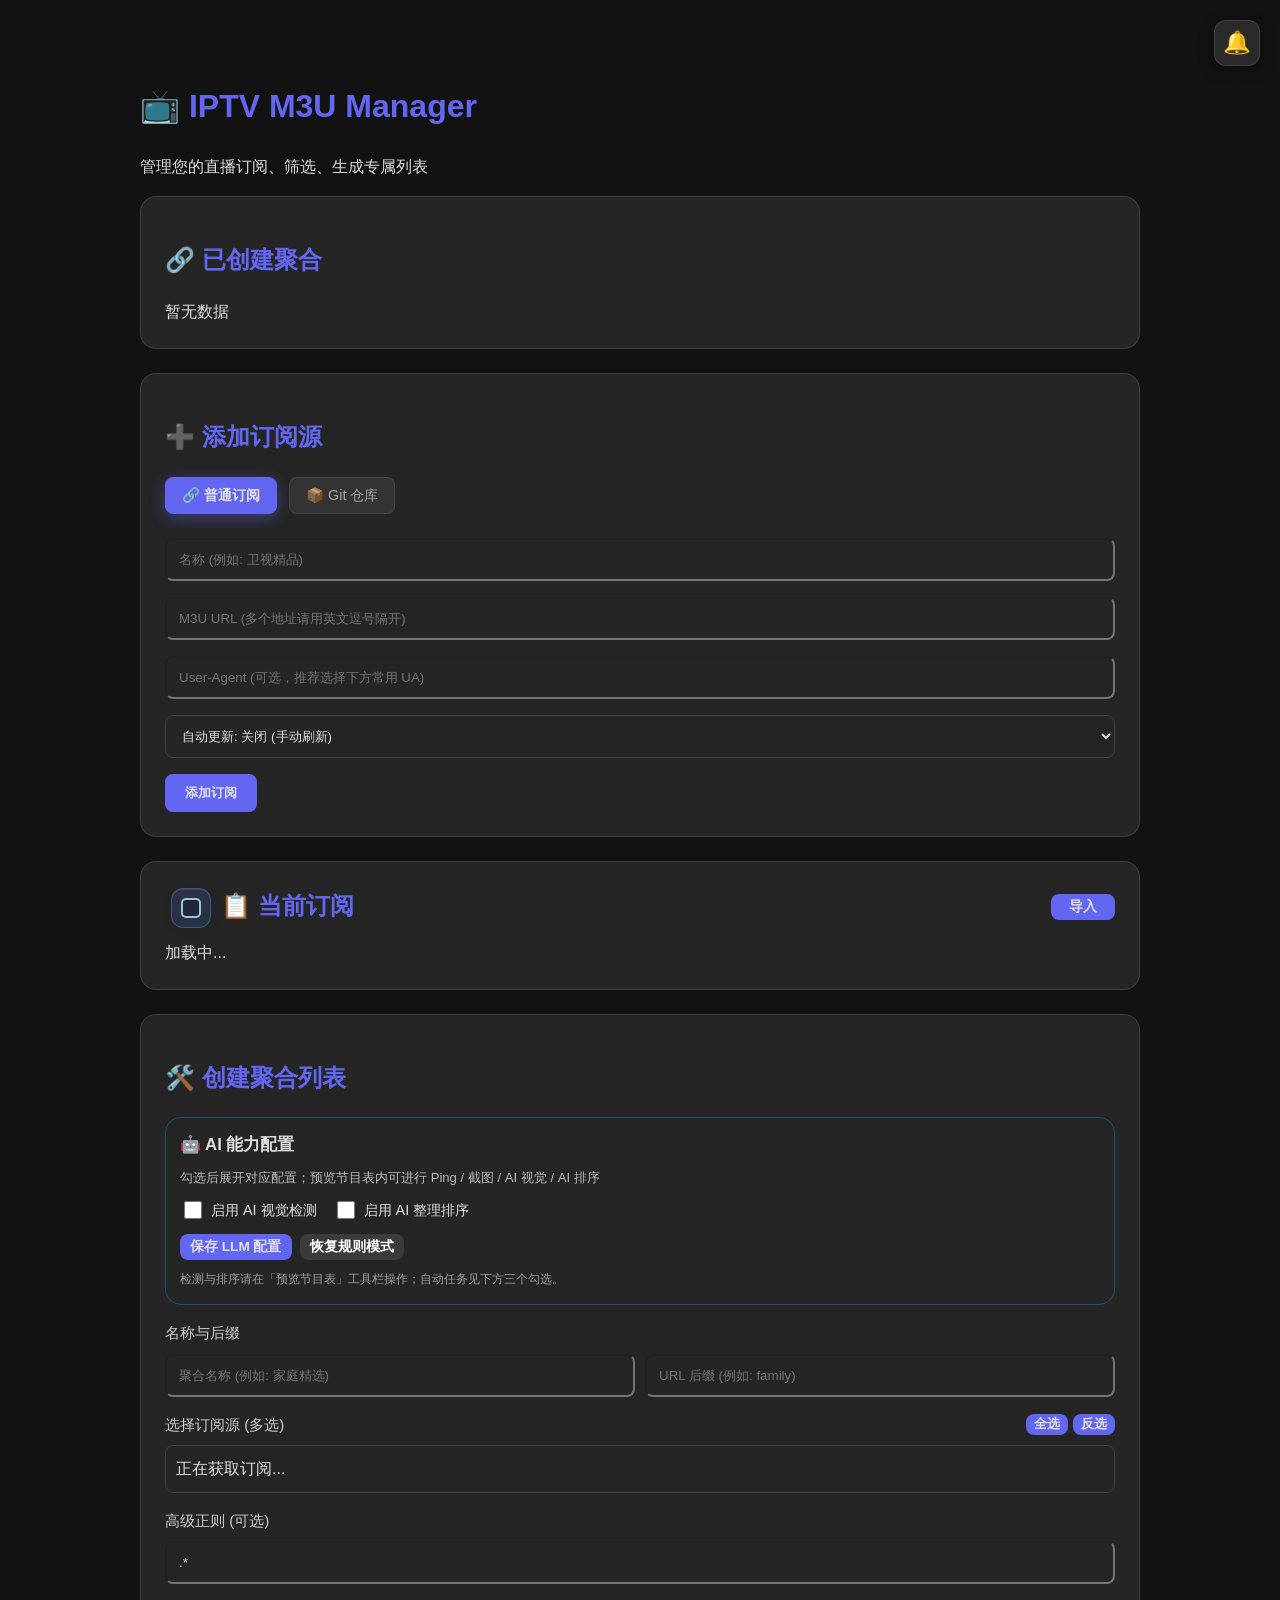
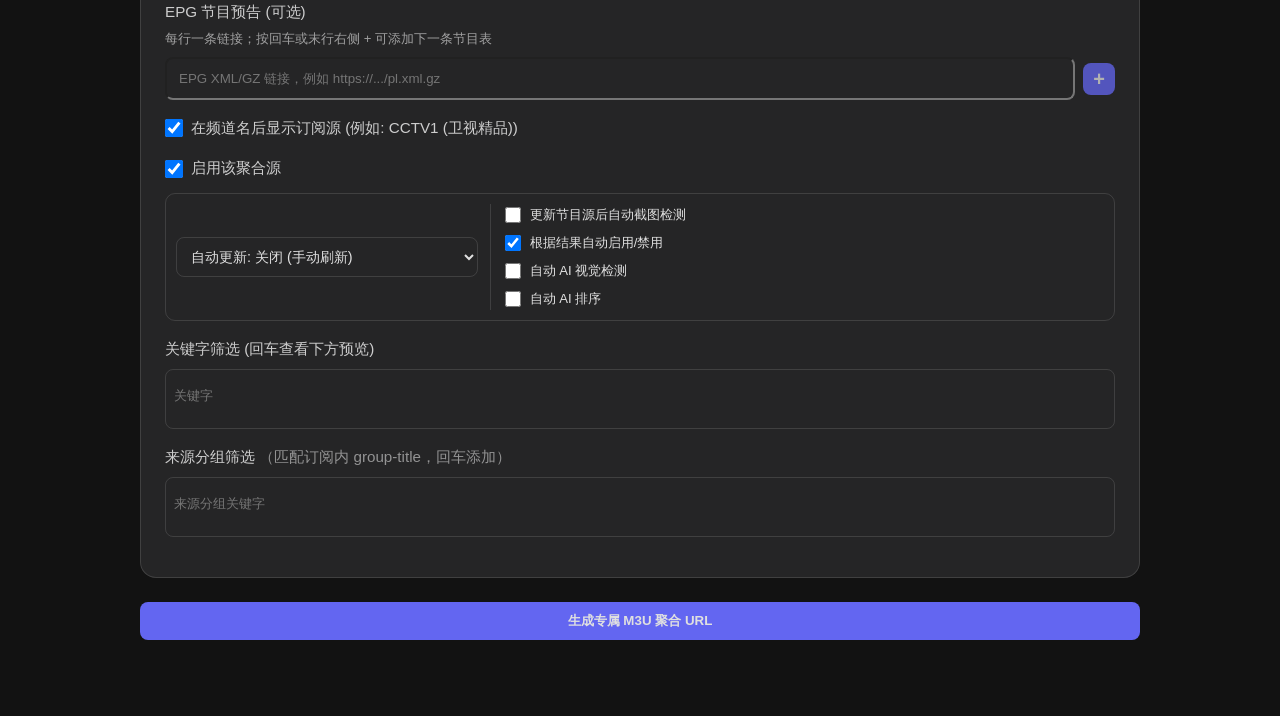
==== commit 66d4ee1e: "feat: EPG多行输入末行增加+按钮添加下一行" ====
--- a/static/index.html
+++ b/static/index.html
@@ -90,7 +90,8 @@
             min-width: 0;
         }
 
-        .out-epg-remove {
+        .out-epg-remove,
+        .out-epg-add {
             flex-shrink: 0;
             width: 32px;
             height: 32px;
@@ -100,8 +101,14 @@
             opacity: 0.75;
         }
 
-        .out-epg-remove:hover {
+        .out-epg-remove:hover,
+        .out-epg-add:hover {
             opacity: 1;
+        }
+
+        .out-epg-add {
+            font-size: 1.25em;
+            font-weight: 600;
         }
     </style>
 </head>
@@ -283,7 +290,7 @@
                     <label
                         style="display: block; margin-bottom: 8px; opacity: 0.9; font-size: 0.95em; font-weight: 500;">EPG
                         节目预告 (可选)</label>
-                    <p class="out-epg-hint">每行一条链接；在行内按回车可添加下一条节目表</p>
+                    <p class="out-epg-hint">每行一条链接；按回车或末行右侧 + 可添加下一条节目表</p>
                     <div id="out_epg_list" class="out-epg-list" aria-label="EPG节目预告链接列表"></div>
                 </div>
 
@@ -933,7 +940,15 @@
             const modal = document.getElementById('channel_modal');
             if (!modal || modal.style.display !== 'flex') return;
             if (msg.layout_mode === 'explicit') window._previewGroupDisplayMode = 'ai';
-            scheduleAggregatePreviewReload({ force: true, silent: true, fetchOutputs: true, delay: 400 });
+            window._previewChannelEnableOverrides = new Map();
+            scheduleAggregatePreviewReload({
+                force: true,
+                silent: false,
+                fetchOutputs: true,
+                layoutRefresh: true,
+                bypassDefer: true,
+                delay: 150,
+            });
         }
 
         function handleRealtimePushMessage(msg) {
@@ -1145,10 +1160,25 @@
                 }
             }
 
+            syncElapsedTicker() {
+                const hasActive = Array.from(this.tasks.values()).some(
+                    (t) => t.status === 'running' || t.status === 'pending'
+                );
+                if (hasActive) {
+                    if (!this._elapsedTicker) {
+                        this._elapsedTicker = setInterval(() => this.render(), 1000);
+                    }
+                } else if (this._elapsedTicker) {
+                    clearInterval(this._elapsedTicker);
+                    this._elapsedTicker = null;
+                }
+            }
+
             render() {
                 const container = document.getElementById('task_list_container');
                 if (this.tasks.size === 0) {
                     container.innerHTML = '<div class="empty-task-state">暂无任务记录</div>';
+                    this.syncElapsedTicker();
                     return;
                 }
 
@@ -1161,6 +1191,7 @@
                     const progress = task.progress || 0;
                     const statusClass = task.status;
                     const canStop = task.status === 'running' || task.status === 'pending';
+                    const durationText = formatTaskDuration(task.created_at, task.updated_at, task.status);
 
                     let statusText = '';
                     switch (task.status) {
@@ -1170,6 +1201,9 @@
                         case 'failure': statusText = '❌ 执行失败'; break;
                         case 'canceled': statusText = '🛑 已中止'; break;
                     }
+                    if (durationText) {
+                        statusText += ` · ${durationText}`;
+                    }
 
                     return `
                         <div class="task-card" id="task_card_${task.id}">
@@ -1178,7 +1212,8 @@
                                     <div class="task-name">${task.name}</div>
                                     <div class="task-sub-info">
                                         <span>${formatDate(task.updated_at).split(' ')[1]}</span>
-                                        <span style="opacity: 0.8">${task.message || ''}</span>
+                                        ${durationText ? `<span class="task-duration">${durationText}</span>` : ''}
+                                        <span class="task-message">${task.message || ''}</span>
                                     </div>
                                 </div>
                                 <div class="task-actions">
@@ -1192,6 +1227,7 @@
                         </div>
                     `;
                 }).join('');
+                this.syncElapsedTicker();
             }
         }
 
@@ -1606,6 +1642,33 @@
             return d.toLocaleString('zh-CN', { hour12: false });
         }
 
+        function parseUtcDate(isoStr) {
+            if (!isoStr) return null;
+            let dateStr = String(isoStr).replace(' ', 'T');
+            if (!dateStr.endsWith('Z')) dateStr += 'Z';
+            const d = new Date(dateStr);
+            return Number.isNaN(d.getTime()) ? null : d;
+        }
+
+        /** 任务中心：根据 created_at / updated_at 计算用时文案 */
+        function formatTaskDuration(createdAt, updatedAt, status) {
+            const start = parseUtcDate(createdAt);
+            if (!start) return '';
+            const isActive = status === 'running' || status === 'pending';
+            const end = isActive ? new Date() : (parseUtcDate(updatedAt) || start);
+            const totalSec = Math.max(0, Math.floor((end - start) / 1000));
+            const prefix = isActive ? '已用时' : '用时';
+            if (totalSec < 60) return `${prefix} ${totalSec} 秒`;
+            const mins = Math.floor(totalSec / 60);
+            const secs = totalSec % 60;
+            if (mins < 60) {
+                return secs ? `${prefix} ${mins} 分 ${secs} 秒` : `${prefix} ${mins} 分`;
+            }
+            const hours = Math.floor(mins / 60);
+            const remMins = mins % 60;
+            return remMins ? `${prefix} ${hours} 小时 ${remMins} 分` : `${prefix} ${hours} 小时`;
+        }
+
         // ... (fetchSubs 没变) ...
 
         let currentChannels = [];
@@ -1898,11 +1961,18 @@
             return `<span ${labelAttr} style="font-size: 0.8em; opacity: 0.6;">${safe}${mark}</span>`;
         }
 
+        function previewEpgDisabledHtml() {
+            return '<span style="font-size:0.85em;opacity:0.35;" title="频道已禁用，不刷新节目表">—</span>';
+        }
+
         function previewEpgSnapshotSpan(c, loadingHtml) {
             if (channelHasEpgSnapshot(c)) {
                 const highlight = c.epg_program && c.epg_program !== '无节目信息';
                 const safe = String(c.epg_program).replace(/&/g, '&amp;').replace(/</g, '&lt;');
                 return `<span style="font-size: 0.85em; color: ${highlight ? 'var(--text-highlight)' : 'inherit'}; opacity: ${highlight ? '1' : '0.5'};">${safe}</span>`;
+            }
+            if (isPreviewChannelDisabled(c)) {
+                return previewEpgDisabledHtml();
             }
             return loadingHtml || '<span style="font-size: 0.85em; color: var(--text-loading);">⏳ 加载中...</span>';
         }
@@ -1949,6 +2019,10 @@
                     const cell = document.getElementById(cellId);
                     if (channelHasEpgSnapshot(c) && !forceRefresh && !options.forceEpg) {
                         if (cell) applyEpgData(cell, { program: c.epg_program, logo: c.epg_logo }, cellId);
+                        return;
+                    }
+                    if (isPreviewChannelDisabled(c)) {
+                        if (cell) cell.innerHTML = previewEpgDisabledHtml();
                         return;
                     }
                     if (cell) {
@@ -2433,7 +2507,8 @@
             return actual;
         }
 
-        function shouldDeferAggregatePreviewReload() {
+        function shouldDeferAggregatePreviewReload(options) {
+            if (options && options.bypassDefer) return false;
             if (window._channelToggleInFlight && window._channelToggleInFlight.size > 0) return true;
             const recentMs = Date.now() - (window._previewLastChannelToggleAt || 0);
             return recentMs < 4000;
@@ -2441,7 +2516,7 @@
 
         function flushDeferredAggregatePreviewReload() {
             if (!window._previewReloadDeferredOptions) return;
-            if (shouldDeferAggregatePreviewReload()) {
+            if (shouldDeferAggregatePreviewReload(window._previewReloadDeferredOptions)) {
                 if (!window._previewReloadDeferredTimer) {
                     const wait = Math.max(50, 4000 - (Date.now() - (window._previewLastChannelToggleAt || 0)) + 50);
                     window._previewReloadDeferredTimer = setTimeout(() => {
@@ -3499,7 +3574,7 @@
                         <td style="padding: 10px;" data-label="TVG：">${formatTvgNameCellHtml(c)}</td>
                         ${window.currentEPGUrl ? `
                         <td id="epg_${renderOffset}_${batch.indexOf(c)}" data-epg-channel-id="${c.id}" style="padding: 10px;" data-label="节目：">
-                            <span style="font-size: 0.85em; color: var(--text-loading);">⏳ 加载中...</span>
+                            ${previewEpgSnapshotSpan(c)}
                         </td>` : ''}
                         <td style="padding: 10px;" data-label="分组：">${previewChannelGroupLabel(c)}</td>
                         ${window.lastRenderShowActions ? `<td style="padding: 10px;" data-label="来源："><span style="font-size: 0.85em; opacity: 0.7;">${c.source || '未知'}</span></td>` : ''}
@@ -3519,11 +3594,13 @@
 
             if (window.currentEPGUrl) {
                 const isRefresh = !!window.forceRefreshEPG;
-                const pending = batch.map((c, idx) => ({
-                    channel: c,
-                    cellId: isMobileCardMode ? `mobile_epg_${renderOffset}_${idx}` : `epg_${renderOffset}_${idx}`,
-                }));
-                runBatchEpgMatch(pending, { refresh: isRefresh });
+                const pending = batch
+                    .map((c, idx) => ({
+                        channel: c,
+                        cellId: isMobileCardMode ? `mobile_epg_${renderOffset}_${idx}` : `epg_${renderOffset}_${idx}`,
+                    }))
+                    .filter((item) => isPreviewChannelEnabled(item.channel));
+                if (pending.length) runBatchEpgMatch(pending, { refresh: isRefresh });
             }
 
             renderOffset = end;
@@ -3886,7 +3963,13 @@
             const n = String(name || '');
             return n.includes('批量深度检测')
                 || n.includes('AI 画面检测')
-                || n.includes('AI 整理节目表');
+                || n.includes('AI 整理节目表')
+                || n.includes('刷新聚合');
+        }
+
+        function isAggregateLayoutRefreshTaskName(name) {
+            const n = String(name || '');
+            return n.includes('AI 整理节目表') || n.includes('刷新聚合');
         }
 
         function rememberPreviewTask(taskId, outputId) {
@@ -4073,8 +4156,9 @@
             const out = (typeof allOutputs !== 'undefined' && allOutputs) ? allOutputs.find(o => o.id === oid) : null;
             if (!out) return false;
             setCurrentOutputAutoDisableFlag(out);
-            const viewState = captureAggregatePreviewViewState();
-            const savedMode = window._previewGroupDisplayMode;
+            const layoutRefresh = !!options.layoutRefresh;
+            const viewState = layoutRefresh ? null : captureAggregatePreviewViewState();
+            const savedMode = layoutRefresh ? null : window._previewGroupDisplayMode;
             try {
                 invalidatePreviewRenderCaches();
                 const data = await fetchAggregateExportPreview(oid, {
@@ -4082,12 +4166,28 @@
                     epg_refresh: !!options.epg_refresh,
                 });
                 window._previewGroupPayload = normalizePreviewPayloadChannels(data);
+                if (layoutRefresh) {
+                    window._previewChannelEnableOverrides = new Map();
+                }
                 updatePreviewGroupModeTabs(data);
                 if (savedMode) window._previewGroupDisplayMode = savedMode;
-                applyPreviewGroupDisplay({ preserveView: true, priorViewState: viewState, forceRender: true });
+                const freshOut = (typeof allOutputs !== 'undefined' && allOutputs)
+                    ? allOutputs.find(o => o.id === oid)
+                    : null;
+                if (freshOut) {
+                    syncLayoutGlobalsFromOutput(freshOut);
+                    updateLayoutModeBadge(freshOut.layout_mode || data.layout_mode || 'rules');
+                } else if (data.layout_mode) {
+                    updateLayoutModeBadge(data.layout_mode);
+                }
+                applyPreviewGroupDisplay({
+                    preserveView: !layoutRefresh,
+                    priorViewState: viewState,
+                    forceRender: true,
+                });
                 updatePreviewStats();
                 if (!options.silent) {
-                    showToast('频道列表已更新', 'success');
+                    showToast(layoutRefresh ? '聚合预览已更新' : '频道列表已更新', 'success');
                 }
                 return true;
             } catch (e) {
@@ -4100,7 +4200,7 @@
         }
 
         function scheduleAggregatePreviewReload(options = {}) {
-            if (shouldDeferAggregatePreviewReload()) {
+            if (shouldDeferAggregatePreviewReload(options)) {
                 window._previewReloadDeferredOptions = options;
                 return;
             }
@@ -4149,16 +4249,19 @@
             if (window._previewRefreshedTaskIds.has(task.id)) return;
             window._previewRefreshedTaskIds.add(task.id);
 
-            if (task.name && task.name.includes('AI 整理')) {
+            const layoutRefresh = isAggregateLayoutRefreshTaskName(task.name);
+            if (layoutRefresh || (task.name && task.name.includes('AI 整理'))) {
                 window._previewGroupDisplayMode = 'ai';
             }
             window._previewChannelEnableOverrides = new Map();
 
             scheduleAggregatePreviewReload({
                 force: true,
-                silent: true,
+                silent: !layoutRefresh,
                 fetchOutputs: true,
-                delay: 600,
+                layoutRefresh,
+                bypassDefer: layoutRefresh,
+                delay: layoutRefresh ? 150 : 400,
             });
             stopPreviewTaskWatcher();
         }
@@ -7184,12 +7287,16 @@
                 const removeBtn = values.length > 1
                     ? '<button type="button" class="btn btn-sm out-epg-remove" onclick="removeOutputEpgRow(this)" title="移除此行" aria-label="移除此节目表">×</button>'
                     : '';
+                const addBtn = idx === values.length - 1
+                    ? '<button type="button" class="btn btn-sm out-epg-add" onclick="addOutputEpgRow()" title="添加下一行" aria-label="添加下一条节目表">+</button>'
+                    : '';
                 return `<div class="out-epg-row">
                     <input type="text" class="out-epg-input" value="${escapeOutputEpgAttr(url)}"
                         placeholder="${escapeOutputEpgAttr(placeholder)}"
                         aria-label="EPG节目表链接 ${idx + 1}"
                         onkeydown="handleOutputEpgKeydown(event, this)">
                     ${removeBtn}
+                    ${addBtn}
                 </div>`;
             }).join('');
         }
@@ -7209,6 +7316,16 @@
 
         function clearOutputEpgRows() {
             renderOutputEpgRows(['']);
+        }
+
+        function addOutputEpgRow() {
+            const list = document.getElementById('out_epg_list');
+            if (!list) return;
+            const urls = Array.from(list.querySelectorAll('.out-epg-input')).map((el) => el.value);
+            urls.push('');
+            renderOutputEpgRows(urls);
+            const inputs = list.querySelectorAll('.out-epg-input');
+            inputs[inputs.length - 1]?.focus();
         }
 
         function handleOutputEpgKeydown(event, input) {
@@ -7224,10 +7341,7 @@
                 rows[idx + 1].querySelector('.out-epg-input')?.focus();
                 return;
             }
-            const urls = Array.from(list.querySelectorAll('.out-epg-input')).map((el) => el.value);
-            urls.push('');
-            renderOutputEpgRows(urls);
-            list.querySelectorAll('.out-epg-input')[idx + 1]?.focus();
+            addOutputEpgRow();
         }
 
         function removeOutputEpgRow(btn) {
@@ -7455,7 +7569,12 @@
                 const res = await fetch(`/outputs/${id}/refresh`, { method: 'POST' });
                 if (res.ok) {
                     const data = await res.json();
-                    showToast('基础同步已完成', 'success');
+                    showToast(data.message || '刷新任务已提交', 'success');
+                    if (data.task_id) {
+                        if (window.currentPreviewOutputId === id) {
+                            rememberPreviewTask(data.task_id, id);
+                        }
+                    }
                     fetchOutputs();
                     fetchSubs();
 
--- a/static/index.css
+++ b/static/index.css
@@ -179,6 +179,23 @@
     display: flex;
     gap: 8px;
     align-items: center;
+    flex-wrap: wrap;
+}
+
+.task-duration {
+    color: var(--primary, #60a5fa);
+    opacity: 0.95;
+    font-variant-numeric: tabular-nums;
+    white-space: nowrap;
+}
+
+.task-sub-info .task-message {
+    opacity: 0.85;
+    flex: 1;
+    min-width: 0;
+    overflow: hidden;
+    text-overflow: ellipsis;
+    white-space: nowrap;
 }
 
 /* 进度条样式 */
